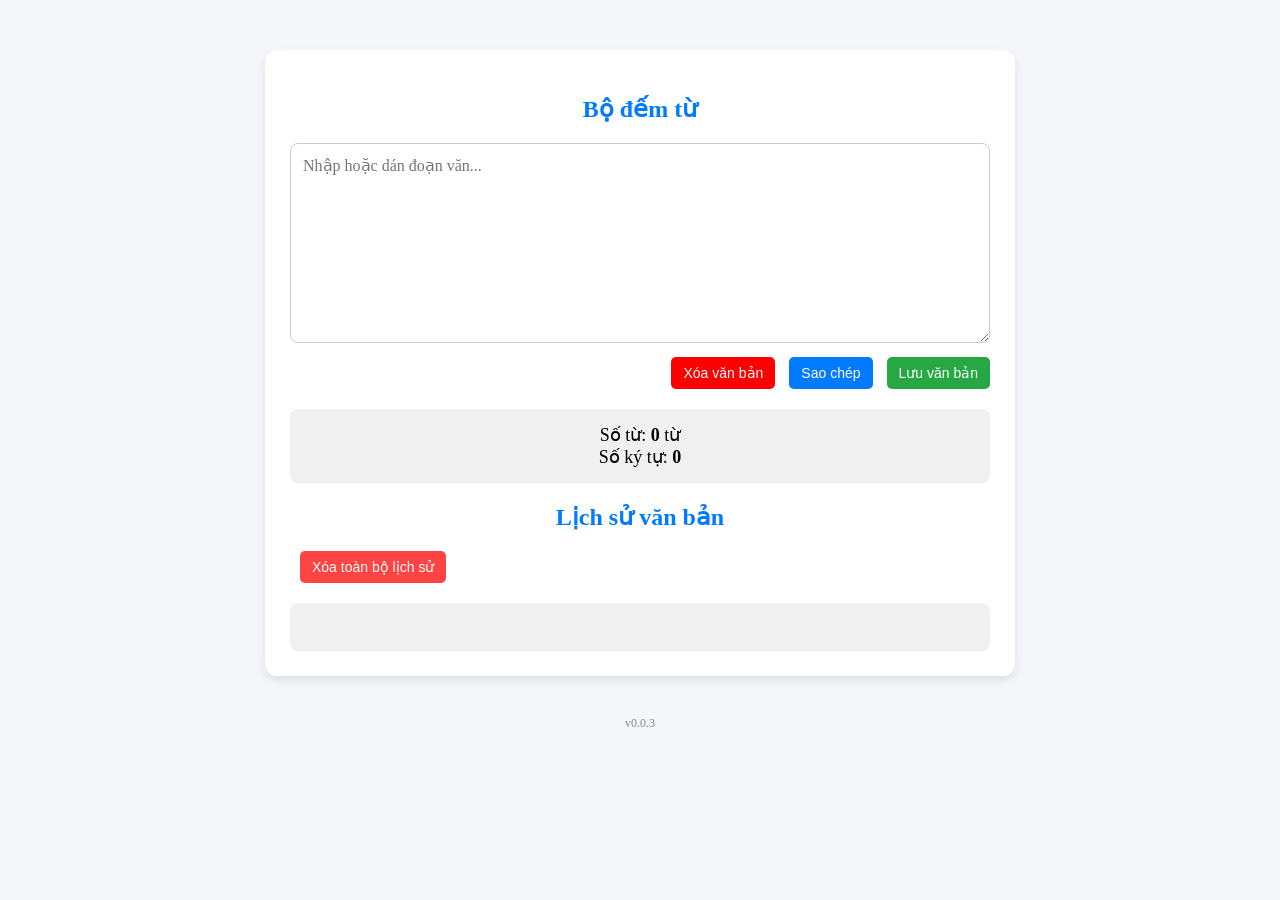
==== index.html @ a681078d "Update index.html" ====
<!DOCTYPE html>
<html lang="vi">
<head>
  <meta charset="UTF-8" />
  <meta name="viewport" content="width=device-width, initial-scale=1.0"/>
  <meta name="description" content="Công cụ đếm từ và ký tự tiếng Việt miễn phí.">
  <meta name="keywords" content="đếm từ, đếm ký tự, công cụ văn bản, tiếng Việt">
  <title>Bộ đếm từ</title>
  <!-- Font Awesome cho icon cây bút -->
  <link rel="stylesheet" href="https://cdnjs.cloudflare.com/ajax/libs/font-awesome/6.4.2/css/all.min.css">
  <style>
    body {
      font-family: "Times New Roman", Times, serif;
      background-color: #f4f6f9;
      margin: 0;
      padding: 0;
      display: flex;
      flex-direction: column;
      min-height: 100vh;
    }

    .container {
      background: #fff;
      padding: 25px;
      margin: 50px auto 20px;
      max-width: 700px;
      width: 90%;
      border-radius: 12px;
      box-shadow: 0 4px 10px rgba(0,0,0,0.1);
    }

    h2 {
      text-align: center;
      color: #007bff;
    }

    textarea {
      width: 100%;
      min-height: 200px;
      padding: 12px;
      font-size: 16px;
      border: 1px solid #ccc;
      border-radius: 8px;
      resize: vertical;
      font-family: "Times New Roman", Times, serif;
      box-sizing: border-box;
    }

    .button-container {
      text-align: right;
      margin-top: 10px;
    }

    button {
      background-color: #007bff;
      color: #fff;
      border: none;
      padding: 8px 12px;
      border-radius: 5px;
      cursor: pointer;
      font-size: 14px;
      margin-left: 10px;
    }

    button:hover {
      background-color: #0056b3;
    }

    button.clear-btn {
      background-color: #ff0000;
    }

    button.clear-btn:hover {
      background-color: #cc0000;
    }

    button.save-btn {
      background-color: #28a745;
    }

    button.save-btn:hover {
      background-color: #218838;
    }

    button.delete {
      background-color: #ff4444;
    }

    button.delete:hover {
      background-color: #cc0000;
    }

    button.edit {
      background-color: #007bff;
      padding: 5px 10px;
      font-size: 12px;
    }

    .output {
      margin-top: 20px;
      padding: 15px;
      background: #f0f0f0;
      border-radius: 8px;
      font-size: 18px;
      text-align: center;
    }

    .error {
      color: red;
      font-size: 14px;
      margin-top: 10px;
      text-align: center;
    }

    .version {
      text-align: center;
      font-size: 12px;
      color: #888;
      margin: 20px 0;
    }

    ul {
      padding-left: 20px;
      margin-top: 15px;
    }

    li {
      margin-bottom: 15px;
      padding: 10px;
      border: 1px solid #ddd;
      border-radius: 8px;
    }

    .history-title {
      display: flex;
      align-items: center;
      margin-bottom: 5px;
    }

    .history-title input {
      width: 150px;
      margin-right: 10px;
      display: none;
    }

    .history-title span {
      font-weight: bold;
    }

    @media (max-width: 600px) {
      textarea {
        min-height: 180px;
      }

      .output {
        font-size: 16px;
      }
    }
  </style>
</head>
<body>
  <div class="container">
    <h2>Bộ đếm từ</h2>
    <textarea id="doanVan" placeholder="Nhập hoặc dán đoạn văn..."></textarea>
    <div class="button-container">
      <button class="clear-btn" onclick="xoaVanBan()">Xóa văn bản</button>
      <button onclick="saoChep()">Sao chép</button>
      <button class="save-btn" onclick="luuLichSu()">Lưu văn bản</button>
    </div>
    <div id="ketQua" class="output">
      Số từ: <strong>0</strong> từ<br>
      Số ký tự: <strong>0</strong>
    </div>
    <div id="error" class="error"></div>

    <h2>Lịch sử văn bản</h2>
    <button class="delete" onclick="xoaLichSu()">Xóa toàn bộ lịch sử</button>
    <div id="lich_su" class="output"></div>
  </div>

  <div class="version">v0.0.3</div>

  <script>
    const textarea = document.getElementById("doanVan");
    const ketQua = document.getElementById("ketQua");

    // Hàm đếm từ và ký tự
    function demSoTuVaKyTu() {
      let text = textarea.value.trim();

      // Đếm từ: chỉ giữ chữ cái (bao gồm tiếng Việt) và bỏ số, dấu câu, ký tự đặc biệt
      let cleanedText = text.replace(/[^a-zA-ZÀ-ỹ\s]/g, " ");
      let words = cleanedText.split(/\s+/).filter(word => word.length > 0 && /[a-zA-ZÀ-ỹ]/.test(word));
      let soTu = words.length;

      // Đếm ký tự (không tính khoảng trắng)
      let soKyTu = textarea.value.replace(/\s/g, '').length;

      ketQua.innerHTML = `Số từ: <strong>${soTu}</strong> từ<br>Số ký tự: <strong>${soKyTu}</strong>`;
    }

    // Hàm xóa văn bản
    function xoaVanBan() {
      textarea.value = "";
      demSoTuVaKyTu();
    }

    // Hàm sao chép văn bản
    function saoChep() {
      const text = textarea.value;
      if (!text.trim()) {
        showError("Vui lòng nhập văn bản trước khi sao chép.");
        return;
      }
      navigator.clipboard.writeText(text).then(() => {
        ketQua.innerHTML += `<br><span style="color: green;">Đã sao chép!</span>`;
        setTimeout(demSoTuVaKyTu, 2000);
      });
    }

    // Hàm hiển thị lỗi
    function showError(message) {
      document.getElementById("error").innerHTML = message;
      setTimeout(() => document.getElementById("error").innerHTML = "", 3000);
    }

    // Hàm lưu lịch sử
    function luuLichSu() {
      const text = textarea.value.trim();
      if (!text) {
        showError("Vui lòng nhập văn bản trước khi lưu.");
        return;
      }
      const soTu = ketQua.querySelector("strong").textContent;
      const soKyTu = ketQua.querySelectorAll("strong")[1].textContent;
      let lichSu = JSON.parse(localStorage.getItem("lichSuVanBan") || "[]");
      lichSu.push({
        title: "Văn bản", // Tên mặc định
        text: text.slice(0, 100) + (text.length > 100 ? "..." : ""), // Giới hạn hiển thị
        soTu,
        soKyTu,
        timestamp: new Date().toLocaleString("vi-VN")
      });
      localStorage.setItem("lichSuVanBan", JSON.stringify(lichSu));
      hienThiLichSu();
    }

    // Hàm hiển thị lịch sử
    function hienThiLichSu() {
      const lichSu = JSON.parse(localStorage.getItem("lichSuVanBan") || "[]");
      let output = "<ul>";
      lichSu.forEach((item, index) => {
        output += `
          <li>
            <div class="history-title">
              <span id="title_${index}">${item.title}</span>
              <input id="input_${index}" value="${item.title}" type="text">
              <button class="edit" onclick="toggleEditTitle(${index})"><i class="fas fa-pencil-alt"></i></button>
              <button class="delete" onclick="xoaMotMuc(${index})">Xóa</button>
            </div>
            Thời gian: ${item.timestamp}<br>
            Văn bản: ${item.text}<br>
            Số từ: ${item.soTu} từ<br>
            Số ký tự: ${item.soKyTu}
          </li>`;
      });
      output += "</ul>";
      document.getElementById("lich_su").innerHTML = output;
    }

    // Hàm chỉnh sửa tiêu đề
    function toggleEditTitle(index) {
      const titleSpan = document.getElementById(`title_${index}`);
      const titleInput = document.getElementById(`input_${index}`);
      if (titleInput.style.display === "none" || !titleInput.style.display) {
        titleSpan.style.display = "none";
        titleInput.style.display = "inline-block";
        titleInput.focus();
        titleInput.onblur = () => saveTitle(index);
        titleInput.onkeypress = (e) => {
          if (e.key === "Enter") saveTitle(index);
        };
      }
    }

    // Hàm lưu tiêu đề sau khi chỉnh sửa
    function saveTitle(index) {
      const titleInput = document.getElementById(`input_${index}`);
      const titleSpan = document.getElementById(`title_${index}`);
      let lichSu = JSON.parse(localStorage.getItem("lichSuVanBan") || "[]");
      const newTitle = titleInput.value.trim() || "Văn bản"; // Mặc định nếu rỗng
      lichSu[index].title = newTitle;
      localStorage.setItem("lichSuVanBan", JSON.stringify(lichSu));
      titleSpan.textContent = newTitle;
      titleSpan.style.display = "inline";
      titleInput.style.display = "none";
    }

    // Hàm xóa một mục lịch sử
    function xoaMotMuc(index) {
      let lichSu = JSON.parse(localStorage.getItem("lichSuVanBan") || "[]");
      lichSu.splice(index, 1);
      localStorage.setItem("lichSuVanBan", JSON.stringify(lichSu));
      hienThiLichSu();
    }

    // Hàm xóa toàn bộ lịch sử
    function xoaLichSu() {
      localStorage.removeItem("lichSuVanBan");
      hienThiLichSu();
    }

    // Sự kiện input cho đếm thời gian thực
    textarea.addEventListener("input", demSoTuVaKyTu);

    // Hiển thị lịch sử khi tải trang
    hienThiLichSu();

    // Gọi lần đầu nếu có nội dung mặc định
    demSoTuVaKyTu();
  </script>
</body>
</html>
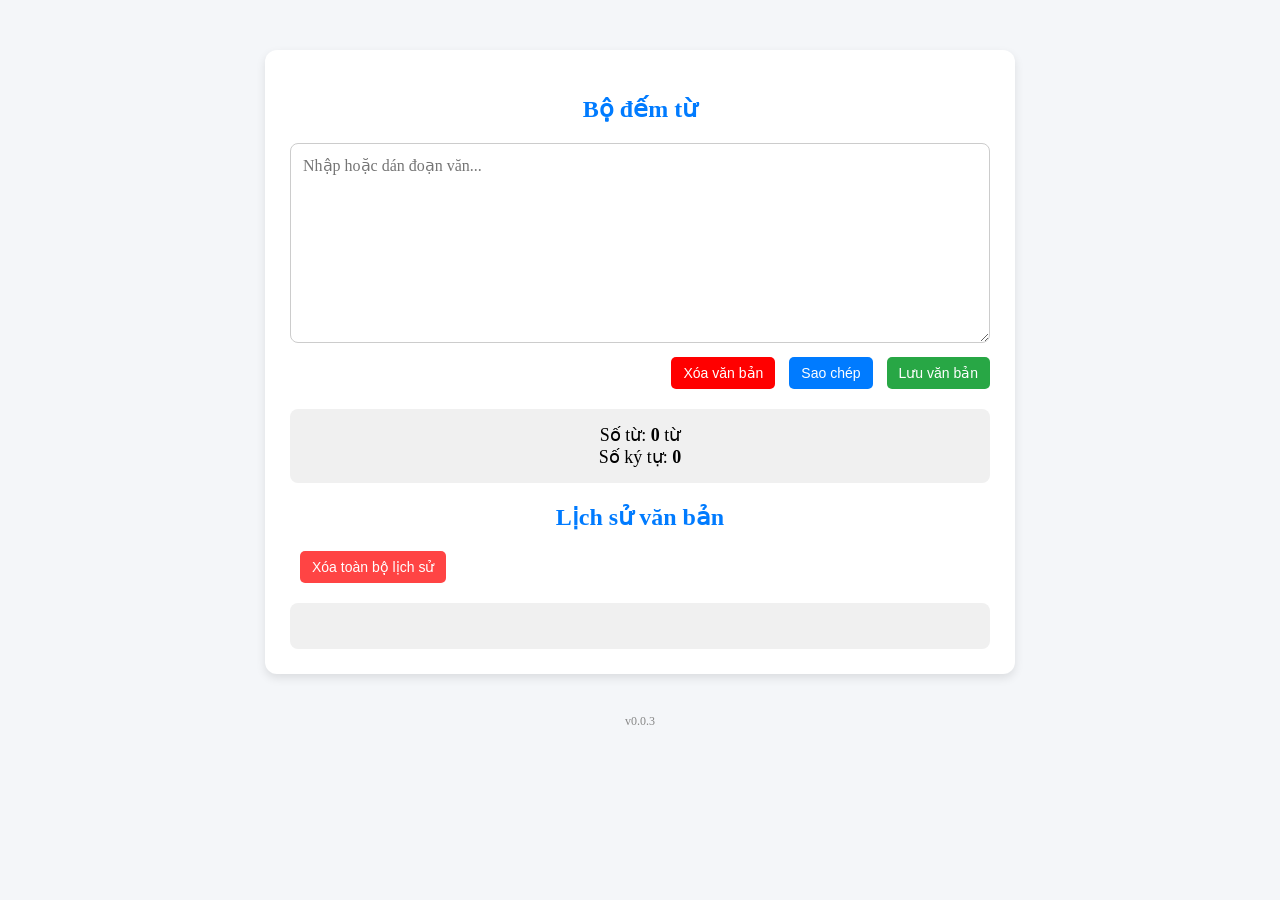
==== commit 3053c7ea: "Update index.html" ====
--- a/index.html
+++ b/index.html
@@ -105,6 +105,15 @@
       text-align: center;
     }
 
+    .history-output {
+      margin-top: 20px;
+      padding: 15px;
+      background: #f0f0f0;
+      border-radius: 8px;
+      font-size: 16px;
+      text-align: left; /* Căn trái cho lịch sử */
+    }
+
     .error {
       color: red;
       font-size: 14px;
@@ -175,7 +184,7 @@
 
     <h2>Lịch sử văn bản</h2>
     <button class="delete" onclick="xoaLichSu()">Xóa toàn bộ lịch sử</button>
-    <div id="lich_su" class="output"></div>
+    <div id="lich_su" class="history-output"></div>
   </div>
 
   <div class="version">v0.0.3</div>
@@ -236,7 +245,7 @@
       let lichSu = JSON.parse(localStorage.getItem("lichSuVanBan") || "[]");
       lichSu.push({
         title: "Văn bản", // Tên mặc định
-        text: text.slice(0, 100) + (text.length > 100 ? "..." : ""), // Giới hạn hiển thị
+        text: text, // Lưu toàn bộ văn bản
         soTu,
         soKyTu,
         timestamp: new Date().toLocaleString("vi-VN")
@@ -259,7 +268,7 @@
               <button class="delete" onclick="xoaMotMuc(${index})">Xóa</button>
             </div>
             Thời gian: ${item.timestamp}<br>
-            Văn bản: ${item.text}<br>
+            Văn bản: ${item.text.replace(/\n/g, "<br>")}<br>
             Số từ: ${item.soTu} từ<br>
             Số ký tự: ${item.soKyTu}
           </li>`;
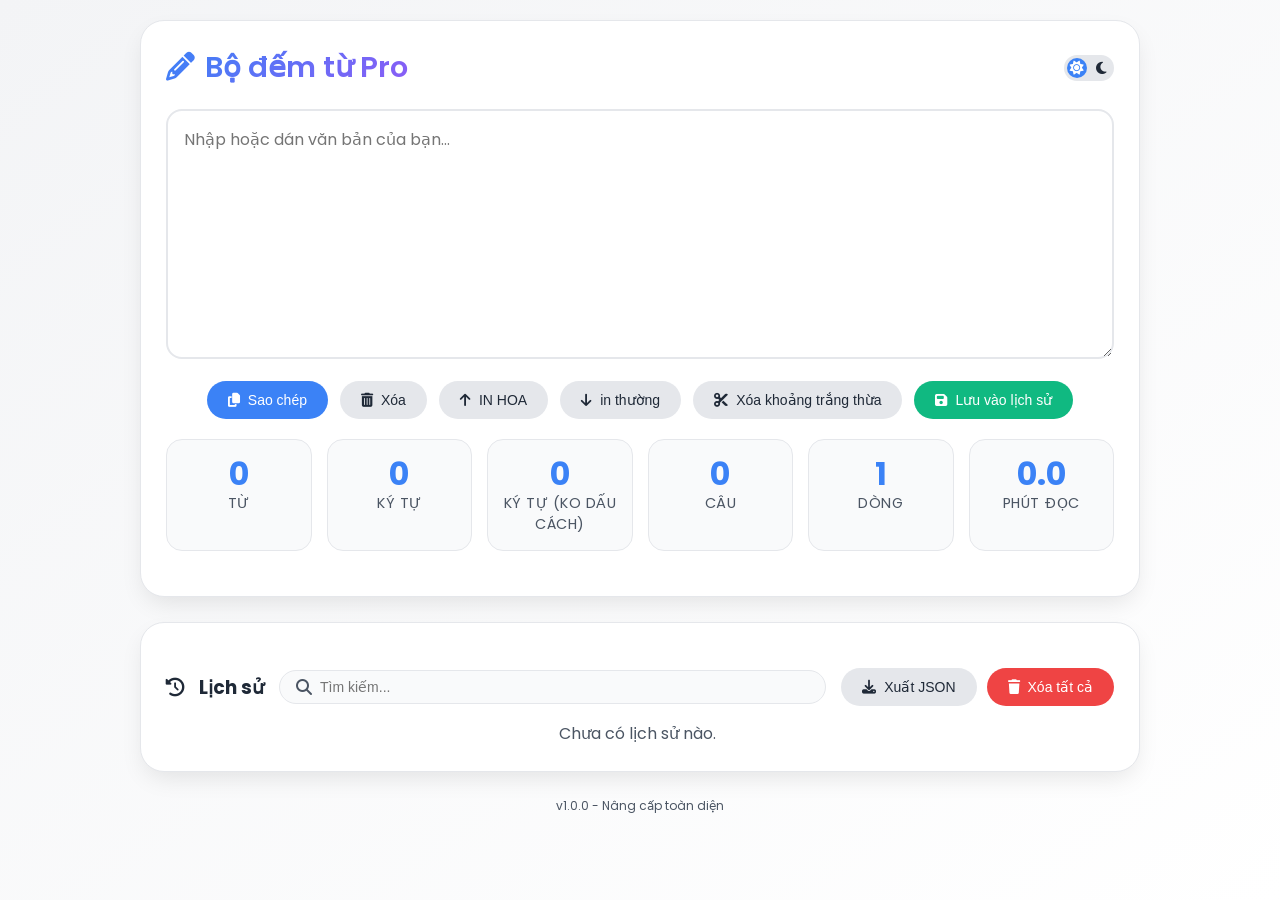
==== commit c68d0465: "Update index.html" ====
--- a/index.html
+++ b/index.html
@@ -1,332 +1,769 @@
 <!DOCTYPE html>
 <html lang="vi">
 <head>
-  <meta charset="UTF-8" />
-  <meta name="viewport" content="width=device-width, initial-scale=1.0"/>
-  <meta name="description" content="Công cụ đếm từ và ký tự tiếng Việt miễn phí.">
-  <meta name="keywords" content="đếm từ, đếm ký tự, công cụ văn bản, tiếng Việt">
-  <title>Bộ đếm từ</title>
-  <!-- Font Awesome cho icon cây bút -->
-  <link rel="stylesheet" href="https://cdnjs.cloudflare.com/ajax/libs/font-awesome/6.4.2/css/all.min.css">
-  <style>
-    body {
-      font-family: "Times New Roman", Times, serif;
-      background-color: #f4f6f9;
-      margin: 0;
-      padding: 0;
-      display: flex;
-      flex-direction: column;
-      min-height: 100vh;
-    }
-
-    .container {
-      background: #fff;
-      padding: 25px;
-      margin: 50px auto 20px;
-      max-width: 700px;
-      width: 90%;
-      border-radius: 12px;
-      box-shadow: 0 4px 10px rgba(0,0,0,0.1);
-    }
-
-    h2 {
-      text-align: center;
-      color: #007bff;
-    }
-
-    textarea {
-      width: 100%;
-      min-height: 200px;
-      padding: 12px;
-      font-size: 16px;
-      border: 1px solid #ccc;
-      border-radius: 8px;
-      resize: vertical;
-      font-family: "Times New Roman", Times, serif;
-      box-sizing: border-box;
-    }
-
-    .button-container {
-      text-align: right;
-      margin-top: 10px;
-    }
-
-    button {
-      background-color: #007bff;
-      color: #fff;
-      border: none;
-      padding: 8px 12px;
-      border-radius: 5px;
-      cursor: pointer;
-      font-size: 14px;
-      margin-left: 10px;
-    }
-
-    button:hover {
-      background-color: #0056b3;
-    }
-
-    button.clear-btn {
-      background-color: #ff0000;
-    }
-
-    button.clear-btn:hover {
-      background-color: #cc0000;
-    }
-
-    button.save-btn {
-      background-color: #28a745;
-    }
-
-    button.save-btn:hover {
-      background-color: #218838;
-    }
-
-    button.delete {
-      background-color: #ff4444;
-    }
-
-    button.delete:hover {
-      background-color: #cc0000;
-    }
-
-    button.edit {
-      background-color: #007bff;
-      padding: 5px 10px;
-      font-size: 12px;
-    }
-
-    .output {
-      margin-top: 20px;
-      padding: 15px;
-      background: #f0f0f0;
-      border-radius: 8px;
-      font-size: 18px;
-      text-align: center;
-    }
-
-    .history-output {
-      margin-top: 20px;
-      padding: 15px;
-      background: #f0f0f0;
-      border-radius: 8px;
-      font-size: 16px;
-      text-align: left; /* Căn trái cho lịch sử */
-    }
-
-    .error {
-      color: red;
-      font-size: 14px;
-      margin-top: 10px;
-      text-align: center;
-    }
-
-    .version {
-      text-align: center;
-      font-size: 12px;
-      color: #888;
-      margin: 20px 0;
-    }
-
-    ul {
-      padding-left: 20px;
-      margin-top: 15px;
-    }
-
-    li {
-      margin-bottom: 15px;
-      padding: 10px;
-      border: 1px solid #ddd;
-      border-radius: 8px;
-    }
-
-    .history-title {
-      display: flex;
-      align-items: center;
-      margin-bottom: 5px;
-    }
-
-    .history-title input {
-      width: 150px;
-      margin-right: 10px;
-      display: none;
-    }
-
-    .history-title span {
-      font-weight: bold;
-    }
-
-    @media (max-width: 600px) {
-      textarea {
-        min-height: 180px;
-      }
-
-      .output {
-        font-size: 16px;
-      }
-    }
-  </style>
+    <meta charset="UTF-8">
+    <meta name="viewport" content="width=device-width, initial-scale=1.0">
+    <meta name="description" content="Công cụ đếm từ và ký tự tiếng Việt miễn phí, nhiều tính năng thông minh">
+    <meta name="keywords" content="đếm từ, đếm ký tự, công cụ văn bản, tiếng Việt, xử lý văn bản">
+    <title>Bộ đếm từ Pro</title>
+    <!-- Google Fonts & Font Awesome -->
+    <link rel="preconnect" href="https://fonts.googleapis.com">
+    <link rel="preconnect" href="https://fonts.gstatic.com" crossorigin>
+    <link href="https://fonts.googleapis.com/css2?family=Poppins:wght@300;400;500;600;700&display=swap" rel="stylesheet">
+    <link rel="stylesheet" href="https://cdnjs.cloudflare.com/ajax/libs/font-awesome/6.4.2/css/all.min.css">
+    <style>
+        * {
+            margin: 0;
+            padding: 0;
+            box-sizing: border-box;
+        }
+
+        :root {
+            --bg-gradient: linear-gradient(145deg, #f3f4f6, #ffffff);
+            --card-bg: #ffffff;
+            --text-primary: #1f2937;
+            --text-secondary: #4b5563;
+            --border: #e5e7eb;
+            --accent: #3b82f6;
+            --accent-hover: #2563eb;
+            --danger: #ef4444;
+            --danger-hover: #dc2626;
+            --success: #10b981;
+            --success-hover: #059669;
+            --history-bg: #f9fafb;
+            --shadow: 0 10px 25px -5px rgba(0,0,0,0.1);
+        }
+
+        body.dark {
+            --bg-gradient: linear-gradient(145deg, #1f2937, #111827);
+            --card-bg: #1f2937;
+            --text-primary: #f9fafb;
+            --text-secondary: #d1d5db;
+            --border: #374151;
+            --history-bg: #111827;
+            --shadow: 0 10px 25px -5px rgba(0,0,0,0.5);
+        }
+
+        body {
+            font-family: 'Poppins', sans-serif;
+            background: var(--bg-gradient);
+            color: var(--text-primary);
+            min-height: 100vh;
+            display: flex;
+            flex-direction: column;
+            transition: background 0.3s, color 0.3s;
+            padding: 20px;
+        }
+
+        .container {
+            max-width: 1000px;
+            margin: 0 auto;
+            width: 100%;
+        }
+
+        .card {
+            background: var(--card-bg);
+            border-radius: 24px;
+            padding: 25px;
+            box-shadow: var(--shadow);
+            margin-bottom: 25px;
+            transition: background 0.3s, box-shadow 0.3s;
+            border: 1px solid var(--border);
+        }
+
+        .header {
+            display: flex;
+            justify-content: space-between;
+            align-items: center;
+            margin-bottom: 20px;
+            flex-wrap: wrap;
+            gap: 15px;
+        }
+
+        h2 {
+            font-weight: 600;
+            font-size: 1.8rem;
+            background: linear-gradient(135deg, #3b82f6, #8b5cf6);
+            -webkit-background-clip: text;
+            -webkit-text-fill-color: transparent;
+        }
+
+        .theme-toggle {
+            background: var(--border);
+            border: none;
+            border-radius: 40px;
+            width: 50px;
+            height: 26px;
+            display: flex;
+            align-items: center;
+            justify-content: space-between;
+            padding: 3px;
+            cursor: pointer;
+            position: relative;
+        }
+
+        .theme-toggle span {
+            font-size: 14px;
+            width: 20px;
+            height: 20px;
+            display: flex;
+            align-items: center;
+            justify-content: center;
+            border-radius: 50%;
+            transition: 0.2s;
+        }
+
+        .theme-toggle .active {
+            background: var(--accent);
+            color: white;
+        }
+
+        textarea {
+            width: 100%;
+            min-height: 250px;
+            padding: 16px;
+            font-size: 16px;
+            border: 2px solid var(--border);
+            border-radius: 16px;
+            background: var(--card-bg);
+            color: var(--text-primary);
+            resize: vertical;
+            font-family: 'Poppins', sans-serif;
+            transition: border 0.2s;
+            outline: none;
+        }
+
+        textarea:focus {
+            border-color: var(--accent);
+        }
+
+        .toolbar {
+            display: flex;
+            flex-wrap: wrap;
+            gap: 12px;
+            margin: 15px 0 10px;
+            justify-content: center;
+        }
+
+        .btn {
+            padding: 10px 20px;
+            border: none;
+            border-radius: 40px;
+            font-weight: 500;
+            font-size: 14px;
+            display: inline-flex;
+            align-items: center;
+            gap: 8px;
+            cursor: pointer;
+            background: var(--border);
+            color: var(--text-primary);
+            transition: all 0.2s;
+            border: 1px solid transparent;
+        }
+
+        .btn-primary {
+            background: var(--accent);
+            color: white;
+        }
+        .btn-primary:hover {
+            background: var(--accent-hover);
+            transform: translateY(-2px);
+        }
+
+        .btn-danger {
+            background: var(--danger);
+            color: white;
+        }
+        .btn-danger:hover {
+            background: var(--danger-hover);
+        }
+
+        .btn-success {
+            background: var(--success);
+            color: white;
+        }
+        .btn-success:hover {
+            background: var(--success-hover);
+        }
+
+        .btn:hover {
+            box-shadow: 0 5px 10px rgba(0,0,0,0.1);
+        }
+
+        .stats-grid {
+            display: grid;
+            grid-template-columns: repeat(auto-fit, minmax(140px, 1fr));
+            gap: 15px;
+            margin: 20px 0;
+        }
+
+        .stat-item {
+            background: var(--history-bg);
+            border-radius: 16px;
+            padding: 15px 10px;
+            text-align: center;
+            border: 1px solid var(--border);
+        }
+
+        .stat-value {
+            font-size: 2rem;
+            font-weight: 700;
+            color: var(--accent);
+            line-height: 1.2;
+        }
+
+        .stat-label {
+            font-size: 0.9rem;
+            color: var(--text-secondary);
+            text-transform: uppercase;
+            letter-spacing: 0.5px;
+        }
+
+        .history-header {
+            display: flex;
+            flex-wrap: wrap;
+            justify-content: space-between;
+            align-items: center;
+            margin: 20px 0 15px;
+            gap: 15px;
+        }
+
+        .search-box {
+            flex: 1;
+            min-width: 200px;
+            display: flex;
+            align-items: center;
+            background: var(--history-bg);
+            border: 1px solid var(--border);
+            border-radius: 40px;
+            padding: 8px 16px;
+        }
+
+        .search-box i {
+            color: var(--text-secondary);
+            margin-right: 8px;
+        }
+
+        .search-box input {
+            background: transparent;
+            border: none;
+            outline: none;
+            width: 100%;
+            color: var(--text-primary);
+            font-size: 14px;
+        }
+
+        .history-list {
+            display: flex;
+            flex-direction: column;
+            gap: 15px;
+            max-height: 400px;
+            overflow-y: auto;
+            padding-right: 5px;
+        }
+
+        .history-item {
+            background: var(--history-bg);
+            border: 1px solid var(--border);
+            border-radius: 16px;
+            padding: 16px;
+            transition: 0.2s;
+        }
+
+        .history-item:hover {
+            box-shadow: 0 5px 10px rgba(0,0,0,0.05);
+        }
+
+        .history-title {
+            display: flex;
+            align-items: center;
+            gap: 12px;
+            flex-wrap: wrap;
+            margin-bottom: 8px;
+        }
+
+        .history-title .title-text {
+            font-weight: 600;
+            font-size: 1.1rem;
+            flex: 1;
+        }
+
+        .history-actions {
+            display: flex;
+            gap: 8px;
+        }
+
+        .history-actions button {
+            padding: 6px 12px;
+            font-size: 12px;
+        }
+
+        .history-preview {
+            color: var(--text-secondary);
+            font-size: 14px;
+            display: -webkit-box;
+            -webkit-line-clamp: 2;
+            -webkit-box-orient: vertical;
+            overflow: hidden;
+            margin: 8px 0 6px;
+        }
+
+        .history-meta {
+            display: flex;
+            gap: 20px;
+            font-size: 13px;
+            color: var(--text-secondary);
+        }
+
+        .toast {
+            position: fixed;
+            bottom: 30px;
+            left: 50%;
+            transform: translateX(-50%);
+            background: var(--card-bg);
+            color: var(--text-primary);
+            padding: 12px 24px;
+            border-radius: 40px;
+            box-shadow: var(--shadow);
+            border-left: 5px solid var(--success);
+            z-index: 999;
+            opacity: 0;
+            transition: opacity 0.3s;
+            pointer-events: none;
+        }
+
+        .toast.show {
+            opacity: 1;
+        }
+
+        .version {
+            text-align: center;
+            font-size: 12px;
+            color: var(--text-secondary);
+            margin-top: 20px;
+        }
+
+        @media (max-width: 600px) {
+            .stats-grid {
+                grid-template-columns: repeat(2, 1fr);
+            }
+            .toolbar .btn {
+                padding: 8px 12px;
+                font-size: 13px;
+            }
+        }
+    </style>
 </head>
 <body>
-  <div class="container">
-    <h2>Bộ đếm từ</h2>
-    <textarea id="doanVan" placeholder="Nhập hoặc dán đoạn văn..."></textarea>
-    <div class="button-container">
-      <button class="clear-btn" onclick="xoaVanBan()">Xóa văn bản</button>
-      <button onclick="saoChep()">Sao chép</button>
-      <button class="save-btn" onclick="luuLichSu()">Lưu văn bản</button>
+    <div class="container">
+        <!-- Header với dark mode toggle -->
+        <div class="card">
+            <div class="header">
+                <h2><i class="fas fa-pencil-alt" style="margin-right: 10px; color: var(--accent);"></i>Bộ đếm từ Pro</h2>
+                <div class="theme-toggle" id="themeToggle">
+                    <span class="active"><i class="fas fa-sun"></i></span>
+                    <span><i class="fas fa-moon"></i></span>
+                </div>
+            </div>
+
+            <!-- Vùng nhập liệu -->
+            <textarea id="textInput" placeholder="Nhập hoặc dán văn bản của bạn..."></textarea>
+
+            <!-- Thanh công cụ -->
+            <div class="toolbar">
+                <button class="btn btn-primary" id="copyBtn"><i class="fas fa-copy"></i> Sao chép</button>
+                <button class="btn" id="clearBtn"><i class="fas fa-trash-alt"></i> Xóa</button>
+                <button class="btn" id="uppercaseBtn"><i class="fas fa-arrow-up"></i> IN HOA</button>
+                <button class="btn" id="lowercaseBtn"><i class="fas fa-arrow-down"></i> in thường</button>
+                <button class="btn" id="trimBtn"><i class="fas fa-cut"></i> Xóa khoảng trắng thừa</button>
+                <button class="btn btn-success" id="saveHistoryBtn"><i class="fas fa-save"></i> Lưu vào lịch sử</button>
+            </div>
+
+            <!-- Thống kê mở rộng -->
+            <div class="stats-grid" id="stats">
+                <div class="stat-item">
+                    <div class="stat-value" id="wordCount">0</div>
+                    <div class="stat-label">Từ</div>
+                </div>
+                <div class="stat-item">
+                    <div class="stat-value" id="charCount">0</div>
+                    <div class="stat-label">Ký tự</div>
+                </div>
+                <div class="stat-item">
+                    <div class="stat-value" id="charNoSpace">0</div>
+                    <div class="stat-label">Ký tự (ko dấu cách)</div>
+                </div>
+                <div class="stat-item">
+                    <div class="stat-value" id="sentenceCount">0</div>
+                    <div class="stat-label">Câu</div>
+                </div>
+                <div class="stat-item">
+                    <div class="stat-value" id="lineCount">0</div>
+                    <div class="stat-label">Dòng</div>
+                </div>
+                <div class="stat-item">
+                    <div class="stat-value" id="readingTime">0</div>
+                    <div class="stat-label">Phút đọc</div>
+                </div>
+            </div>
+        </div>
+
+        <!-- Lịch sử văn bản -->
+        <div class="card">
+            <div class="history-header">
+                <h3><i class="fas fa-history" style="margin-right: 10px;"></i> Lịch sử</h3>
+                <div class="search-box">
+                    <i class="fas fa-search"></i>
+                    <input type="text" id="searchHistory" placeholder="Tìm kiếm...">
+                </div>
+                <div style="display: flex; gap: 10px;">
+                    <button class="btn" id="exportHistoryBtn"><i class="fas fa-download"></i> Xuất JSON</button>
+                    <button class="btn btn-danger" id="clearAllHistoryBtn"><i class="fas fa-trash"></i> Xóa tất cả</button>
+                </div>
+            </div>
+            <div id="historyList" class="history-list">
+                <!-- Lịch sử sẽ được render ở đây -->
+            </div>
+        </div>
+        <div class="version">v1.0.0 - Nâng cấp toàn diện</div>
     </div>
-    <div id="ketQua" class="output">
-      Số từ: <strong>0</strong> từ<br>
-      Số ký tự: <strong>0</strong>
-    </div>
-    <div id="error" class="error"></div>
-
-    <h2>Lịch sử văn bản</h2>
-    <button class="delete" onclick="xoaLichSu()">Xóa toàn bộ lịch sử</button>
-    <div id="lich_su" class="history-output"></div>
-  </div>
-
-  <div class="version">v0.0.3</div>
-
-  <script>
-    const textarea = document.getElementById("doanVan");
-    const ketQua = document.getElementById("ketQua");
-
-    // Hàm đếm từ và ký tự
-    function demSoTuVaKyTu() {
-      let text = textarea.value.trim();
-
-      // Đếm từ: chỉ giữ chữ cái (bao gồm tiếng Việt) và bỏ số, dấu câu, ký tự đặc biệt
-      let cleanedText = text.replace(/[^a-zA-ZÀ-ỹ\s]/g, " ");
-      let words = cleanedText.split(/\s+/).filter(word => word.length > 0 && /[a-zA-ZÀ-ỹ]/.test(word));
-      let soTu = words.length;
-
-      // Đếm ký tự (không tính khoảng trắng)
-      let soKyTu = textarea.value.replace(/\s/g, '').length;
-
-      ketQua.innerHTML = `Số từ: <strong>${soTu}</strong> từ<br>Số ký tự: <strong>${soKyTu}</strong>`;
-    }
-
-    // Hàm xóa văn bản
-    function xoaVanBan() {
-      textarea.value = "";
-      demSoTuVaKyTu();
-    }
-
-    // Hàm sao chép văn bản
-    function saoChep() {
-      const text = textarea.value;
-      if (!text.trim()) {
-        showError("Vui lòng nhập văn bản trước khi sao chép.");
-        return;
-      }
-      navigator.clipboard.writeText(text).then(() => {
-        ketQua.innerHTML += `<br><span style="color: green;">Đã sao chép!</span>`;
-        setTimeout(demSoTuVaKyTu, 2000);
-      });
-    }
-
-    // Hàm hiển thị lỗi
-    function showError(message) {
-      document.getElementById("error").innerHTML = message;
-      setTimeout(() => document.getElementById("error").innerHTML = "", 3000);
-    }
-
-    // Hàm lưu lịch sử
-    function luuLichSu() {
-      const text = textarea.value.trim();
-      if (!text) {
-        showError("Vui lòng nhập văn bản trước khi lưu.");
-        return;
-      }
-      const soTu = ketQua.querySelector("strong").textContent;
-      const soKyTu = ketQua.querySelectorAll("strong")[1].textContent;
-      let lichSu = JSON.parse(localStorage.getItem("lichSuVanBan") || "[]");
-      lichSu.push({
-        title: "Văn bản", // Tên mặc định
-        text: text, // Lưu toàn bộ văn bản
-        soTu,
-        soKyTu,
-        timestamp: new Date().toLocaleString("vi-VN")
-      });
-      localStorage.setItem("lichSuVanBan", JSON.stringify(lichSu));
-      hienThiLichSu();
-    }
-
-    // Hàm hiển thị lịch sử
-    function hienThiLichSu() {
-      const lichSu = JSON.parse(localStorage.getItem("lichSuVanBan") || "[]");
-      let output = "<ul>";
-      lichSu.forEach((item, index) => {
-        output += `
-          <li>
-            <div class="history-title">
-              <span id="title_${index}">${item.title}</span>
-              <input id="input_${index}" value="${item.title}" type="text">
-              <button class="edit" onclick="toggleEditTitle(${index})"><i class="fas fa-pencil-alt"></i></button>
-              <button class="delete" onclick="xoaMotMuc(${index})">Xóa</button>
-            </div>
-            Thời gian: ${item.timestamp}<br>
-            Văn bản: ${item.text.replace(/\n/g, "<br>")}<br>
-            Số từ: ${item.soTu} từ<br>
-            Số ký tự: ${item.soKyTu}
-          </li>`;
-      });
-      output += "</ul>";
-      document.getElementById("lich_su").innerHTML = output;
-    }
-
-    // Hàm chỉnh sửa tiêu đề
-    function toggleEditTitle(index) {
-      const titleSpan = document.getElementById(`title_${index}`);
-      const titleInput = document.getElementById(`input_${index}`);
-      if (titleInput.style.display === "none" || !titleInput.style.display) {
-        titleSpan.style.display = "none";
-        titleInput.style.display = "inline-block";
-        titleInput.focus();
-        titleInput.onblur = () => saveTitle(index);
-        titleInput.onkeypress = (e) => {
-          if (e.key === "Enter") saveTitle(index);
-        };
-      }
-    }
-
-    // Hàm lưu tiêu đề sau khi chỉnh sửa
-    function saveTitle(index) {
-      const titleInput = document.getElementById(`input_${index}`);
-      const titleSpan = document.getElementById(`title_${index}`);
-      let lichSu = JSON.parse(localStorage.getItem("lichSuVanBan") || "[]");
-      const newTitle = titleInput.value.trim() || "Văn bản"; // Mặc định nếu rỗng
-      lichSu[index].title = newTitle;
-      localStorage.setItem("lichSuVanBan", JSON.stringify(lichSu));
-      titleSpan.textContent = newTitle;
-      titleSpan.style.display = "inline";
-      titleInput.style.display = "none";
-    }
-
-    // Hàm xóa một mục lịch sử
-    function xoaMotMuc(index) {
-      let lichSu = JSON.parse(localStorage.getItem("lichSuVanBan") || "[]");
-      lichSu.splice(index, 1);
-      localStorage.setItem("lichSuVanBan", JSON.stringify(lichSu));
-      hienThiLichSu();
-    }
-
-    // Hàm xóa toàn bộ lịch sử
-    function xoaLichSu() {
-      localStorage.removeItem("lichSuVanBan");
-      hienThiLichSu();
-    }
-
-    // Sự kiện input cho đếm thời gian thực
-    textarea.addEventListener("input", demSoTuVaKyTu);
-
-    // Hiển thị lịch sử khi tải trang
-    hienThiLichSu();
-
-    // Gọi lần đầu nếu có nội dung mặc định
-    demSoTuVaKyTu();
-  </script>
+
+    <!-- Toast thông báo -->
+    <div id="toast" class="toast"></div>
+
+    <script>
+        (function() {
+            // ---------- DOM elements ----------
+            const textarea = document.getElementById('textInput');
+            const wordCountEl = document.getElementById('wordCount');
+            const charCountEl = document.getElementById('charCount');
+            const charNoSpaceEl = document.getElementById('charNoSpace');
+            const sentenceCountEl = document.getElementById('sentenceCount');
+            const lineCountEl = document.getElementById('lineCount');
+            const readingTimeEl = document.getElementById('readingTime');
+
+            const copyBtn = document.getElementById('copyBtn');
+            const clearBtn = document.getElementById('clearBtn');
+            const uppercaseBtn = document.getElementById('uppercaseBtn');
+            const lowercaseBtn = document.getElementById('lowercaseBtn');
+            const trimBtn = document.getElementById('trimBtn');
+            const saveHistoryBtn = document.getElementById('saveHistoryBtn');
+            const themeToggle = document.getElementById('themeToggle');
+            const searchInput = document.getElementById('searchHistory');
+            const exportBtn = document.getElementById('exportHistoryBtn');
+            const clearAllBtn = document.getElementById('clearAllHistoryBtn');
+            const historyListDiv = document.getElementById('historyList');
+            const toastDiv = document.getElementById('toast');
+
+            // ---------- State ----------
+            let historyData = JSON.parse(localStorage.getItem('pro_word_history')) || [];
+            let currentText = localStorage.getItem('pro_current_text') || '';
+            let darkMode = localStorage.getItem('pro_dark_mode') === 'true';
+            let searchTerm = '';
+
+            // ---------- Khởi tạo ----------
+            textarea.value = currentText;
+            if (darkMode) document.body.classList.add('dark');
+            updateThemeToggle();
+
+            // ---------- Hàm đếm từ, câu, ... ----------
+            function updateStats() {
+                const text = textarea.value;
+                // Đếm từ (tách bằng khoảng trắng, loại bỏ khoảng trắng đầu cuối)
+                const words = text.trim() ? text.trim().split(/\s+/).filter(w => w.length > 0) : [];
+                const wordCount = words.length;
+
+                // Đếm ký tự (bao gồm dấu cách)
+                const charCount = text.length;
+                // Ký tự không dấu cách
+                const charNoSpace = text.replace(/\s/g, '').length;
+
+                // Đếm câu (dựa trên . ! ? nhưng cần tránh trường hợp viết tắt, tạm dùng regex đơn giản)
+                const sentences = text.split(/[.!?]+/).filter(s => s.trim().length > 0);
+                const sentenceCount = sentences.length;
+
+                // Đếm dòng
+                const lines = text.split(/\r\n|\r|\n/);
+                const lineCount = lines.length;
+
+                // Thời gian đọc (trung bình 200 từ/phút)
+                const readingTime = (wordCount / 200).toFixed(1);
+
+                // Cập nhật DOM
+                wordCountEl.textContent = wordCount;
+                charCountEl.textContent = charCount;
+                charNoSpaceEl.textContent = charNoSpace;
+                sentenceCountEl.textContent = sentenceCount;
+                lineCountEl.textContent = lineCount;
+                readingTimeEl.textContent = readingTime;
+            }
+
+            // ---------- Lưu văn bản hiện tại vào localStorage (tự động) ----------
+            function saveCurrentText() {
+                localStorage.setItem('pro_current_text', textarea.value);
+            }
+
+            // ---------- Toast ----------
+            function showToast(message, type = 'success') {
+                toastDiv.textContent = message;
+                toastDiv.style.borderLeftColor = type === 'success' ? '#10b981' : '#ef4444';
+                toastDiv.classList.add('show');
+                setTimeout(() => toastDiv.classList.remove('show'), 2500);
+            }
+
+            // ---------- Render lịch sử ----------
+            function renderHistory() {
+                const filtered = historyData.filter(item => 
+                    item.title.toLowerCase().includes(searchTerm.toLowerCase()) ||
+                    item.text.toLowerCase().includes(searchTerm.toLowerCase())
+                );
+
+                if (filtered.length === 0) {
+                    historyListDiv.innerHTML = '<p style="text-align:center; color: var(--text-secondary);">Chưa có lịch sử nào.</p>';
+                    return;
+                }
+
+                let html = '';
+                filtered.forEach((item, index) => {
+                    // Tìm index gốc để thao tác xóa/sửa
+                    const originalIndex = historyData.findIndex(h => h.timestamp === item.timestamp && h.text === item.text);
+                    html += `
+                        <div class="history-item" data-index="${originalIndex}">
+                            <div class="history-title">
+                                <span class="title-text" id="title-${originalIndex}">${escapeHtml(item.title)}</span>
+                                <input type="text" id="edit-input-${originalIndex}" value="${escapeHtml(item.title)}" style="display:none; flex:1; padding:5px; border-radius:20px; border:1px solid var(--border); background:var(--card-bg); color:var(--text-primary);">
+                                <div class="history-actions">
+                                    <button class="btn edit-title-btn" data-index="${originalIndex}"><i class="fas fa-pencil-alt"></i></button>
+                                    <button class="btn copy-history-btn" data-index="${originalIndex}"><i class="fas fa-copy"></i></button>
+                                    <button class="btn btn-danger delete-history-btn" data-index="${originalIndex}"><i class="fas fa-trash"></i></button>
+                                </div>
+                            </div>
+                            <div class="history-preview">${escapeHtml(item.text.substring(0, 150))}${item.text.length > 150 ? '...' : ''}</div>
+                            <div class="history-meta">
+                                <span><i class="far fa-clock"></i> ${item.timestamp}</span>
+                                <span><i class="fas fa-language"></i> ${item.wordCount || '0'} từ</span>
+                                <span><i class="fas fa-text-height"></i> ${item.charCount || '0'} ký tự</span>
+                            </div>
+                        </div>
+                    `;
+                });
+                historyListDiv.innerHTML = html;
+
+                // Gắn sự kiện cho các nút trong lịch sử
+                document.querySelectorAll('.edit-title-btn').forEach(btn => {
+                    btn.addEventListener('click', (e) => {
+                        e.stopPropagation();
+                        const idx = btn.getAttribute('data-index');
+                        toggleEditTitle(idx);
+                    });
+                });
+
+                document.querySelectorAll('.copy-history-btn').forEach(btn => {
+                    btn.addEventListener('click', (e) => {
+                        e.stopPropagation();
+                        const idx = btn.getAttribute('data-index');
+                        copyFromHistory(idx);
+                    });
+                });
+
+                document.querySelectorAll('.delete-history-btn').forEach(btn => {
+                    btn.addEventListener('click', (e) => {
+                        e.stopPropagation();
+                        const idx = btn.getAttribute('data-index');
+                        deleteHistoryItem(idx);
+                    });
+                });
+            }
+
+            // Hàm escape HTML để tránh XSS
+            function escapeHtml(unsafe) {
+                return unsafe.replace(/[&<>"]/g, function(m) {
+                    if (m === '&') return '&amp;';
+                    if (m === '<') return '&lt;';
+                    if (m === '>') return '&gt;';
+                    if (m === '"') return '&quot;';
+                    return m;
+                });
+            }
+
+            // Chỉnh sửa tiêu đề lịch sử
+            function toggleEditTitle(index) {
+                const titleSpan = document.getElementById(`title-${index}`);
+                const input = document.getElementById(`edit-input-${index}`);
+                if (input.style.display === 'none' || input.style.display === '') {
+                    titleSpan.style.display = 'none';
+                    input.style.display = 'flex';
+                    input.focus();
+                    const saveEdit = () => {
+                        const newTitle = input.value.trim() || 'Văn bản';
+                        historyData[index].title = newTitle;
+                        localStorage.setItem('pro_word_history', JSON.stringify(historyData));
+                        titleSpan.textContent = newTitle;
+                        titleSpan.style.display = 'inline';
+                        input.style.display = 'none';
+                        showToast('Đã cập nhật tên');
+                    };
+                    input.onblur = saveEdit;
+                    input.onkeypress = (e) => {
+                        if (e.key === 'Enter') {
+                            saveEdit();
+                        }
+                    };
+                }
+            }
+
+            // Sao chép từ lịch sử
+            function copyFromHistory(index) {
+                const text = historyData[index].text;
+                navigator.clipboard.writeText(text).then(() => {
+                    showToast('Đã sao chép văn bản');
+                }).catch(() => showToast('Không thể sao chép', 'error'));
+            }
+
+            // Xóa một mục lịch sử
+            function deleteHistoryItem(index) {
+                historyData.splice(index, 1);
+                localStorage.setItem('pro_word_history', JSON.stringify(historyData));
+                renderHistory();
+                showToast('Đã xóa mục');
+            }
+
+            // Xóa tất cả lịch sử
+            clearAllBtn.addEventListener('click', () => {
+                if (confirm('Xóa toàn bộ lịch sử?')) {
+                    historyData = [];
+                    localStorage.removeItem('pro_word_history');
+                    renderHistory();
+                    showToast('Đã xóa toàn bộ lịch sử');
+                }
+            });
+
+            // Xuất lịch sử ra JSON
+            exportBtn.addEventListener('click', () => {
+                const dataStr = JSON.stringify(historyData, null, 2);
+                const blob = new Blob([dataStr], { type: 'application/json' });
+                const url = URL.createObjectURL(blob);
+                const a = document.createElement('a');
+                a.href = url;
+                a.download = `word_history_${new Date().toISOString().slice(0,10)}.json`;
+                a.click();
+                URL.revokeObjectURL(url);
+                showToast('Đã xuất file JSON');
+            });
+
+            // Tìm kiếm lịch sử
+            searchInput.addEventListener('input', (e) => {
+                searchTerm = e.target.value;
+                renderHistory();
+            });
+
+            // ---------- Lưu lịch sử mới ----------
+            saveHistoryBtn.addEventListener('click', () => {
+                const text = textarea.value.trim();
+                if (!text) {
+                    showToast('Vui lòng nhập văn bản', 'error');
+                    return;
+                }
+
+                // Tạo tên mặc định
+                const defaultTitle = `Văn bản ${new Date().toLocaleString('vi-VN')}`;
+                // Dùng prompt để nhập tên (hoặc có thể dùng modal, nhưng tạm prompt)
+                const title = prompt('Nhập tên cho văn bản này:', defaultTitle) || defaultTitle;
+
+                // Lấy thống kê hiện tại
+                const words = text.trim().split(/\s+/).filter(w => w.length > 0).length;
+                const chars = text.length;
+
+                const newItem = {
+                    title: title,
+                    text: text,
+                    wordCount: words,
+                    charCount: chars,
+                    timestamp: new Date().toLocaleString('vi-VN')
+                };
+                historyData.unshift(newItem); // Thêm vào đầu
+                localStorage.setItem('pro_word_history', JSON.stringify(historyData));
+                renderHistory();
+                showToast('Đã lưu vào lịch sử');
+            });
+
+            // ---------- Xử lý nút công cụ ----------
+            copyBtn.addEventListener('click', () => {
+                const text = textarea.value;
+                if (!text.trim()) {
+                    showToast('Không có nội dung', 'error');
+                    return;
+                }
+                navigator.clipboard.writeText(text).then(() => showToast('Đã sao chép'));
+            });
+
+            clearBtn.addEventListener('click', () => {
+                if (textarea.value.trim() && confirm('Xóa văn bản hiện tại?')) {
+                    textarea.value = '';
+                    updateStats();
+                    saveCurrentText();
+                    showToast('Đã xóa');
+                }
+            });
+
+            uppercaseBtn.addEventListener('click', () => {
+                textarea.value = textarea.value.toLocaleUpperCase('vi');
+                updateStats();
+                saveCurrentText();
+            });
+
+            lowercaseBtn.addEventListener('click', () => {
+                textarea.value = textarea.value.toLocaleLowerCase('vi');
+                updateStats();
+                saveCurrentText();
+            });
+
+            trimBtn.addEventListener('click', () => {
+                // Xóa khoảng trắng đầu cuối và chuẩn hóa khoảng trắng giữa các từ
+                let text = textarea.value;
+                text = text.replace(/^\s+|\s+$/g, ''); // trim
+                text = text.replace(/\s+/g, ' '); // nhiều space -> 1 space
+                textarea.value = text;
+                updateStats();
+                saveCurrentText();
+                showToast('Đã chuẩn hóa khoảng trắng');
+            });
+
+            // ---------- Dark mode ----------
+            function updateThemeToggle() {
+                const spans = themeToggle.children;
+                if (darkMode) {
+                    spans[0].classList.remove('active');
+                    spans[1].classList.add('active');
+                } else {
+                    spans[0].classList.add('active');
+                    spans[1].classList.remove('active');
+                }
+            }
+
+            themeToggle.addEventListener('click', () => {
+                darkMode = !darkMode;
+                document.body.classList.toggle('dark', darkMode);
+                localStorage.setItem('pro_dark_mode', darkMode);
+                updateThemeToggle();
+            });
+
+            // ---------- Sự kiện nhập liệu ----------
+            textarea.addEventListener('input', () => {
+                updateStats();
+                saveCurrentText();
+            });
+
+            // ---------- Khởi tạo lần đầu ----------
+            updateStats();
+            renderHistory();
+
+            // Auto-save khi rời trang (cũng đã lưu qua input)
+            window.addEventListener('beforeunload', () => {
+                saveCurrentText();
+            });
+
+        })();
+    </script>
 </body>
 </html>
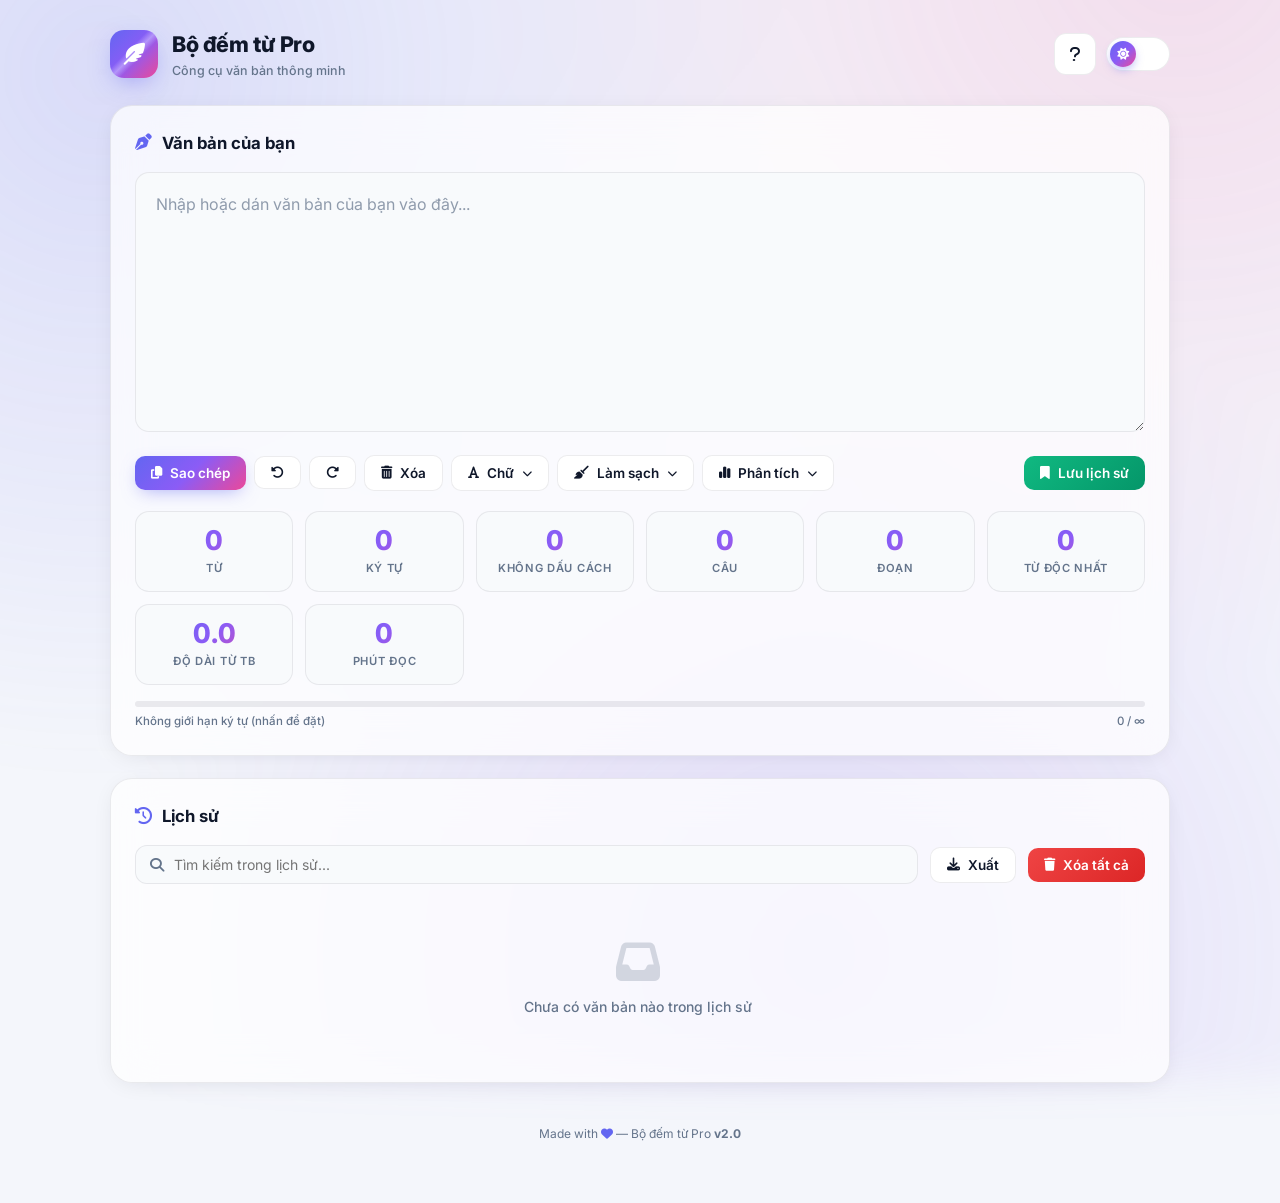
==== commit 6213ed11: "Update index.html" ====
--- a/index.html
+++ b/index.html
@@ -1,769 +1,1077 @@
 <!DOCTYPE html>
 <html lang="vi">
 <head>
-    <meta charset="UTF-8">
-    <meta name="viewport" content="width=device-width, initial-scale=1.0">
-    <meta name="description" content="Công cụ đếm từ và ký tự tiếng Việt miễn phí, nhiều tính năng thông minh">
-    <meta name="keywords" content="đếm từ, đếm ký tự, công cụ văn bản, tiếng Việt, xử lý văn bản">
-    <title>Bộ đếm từ Pro</title>
-    <!-- Google Fonts & Font Awesome -->
-    <link rel="preconnect" href="https://fonts.googleapis.com">
-    <link rel="preconnect" href="https://fonts.gstatic.com" crossorigin>
-    <link href="https://fonts.googleapis.com/css2?family=Poppins:wght@300;400;500;600;700&display=swap" rel="stylesheet">
-    <link rel="stylesheet" href="https://cdnjs.cloudflare.com/ajax/libs/font-awesome/6.4.2/css/all.min.css">
-    <style>
-        * {
-            margin: 0;
-            padding: 0;
-            box-sizing: border-box;
-        }
-
-        :root {
-            --bg-gradient: linear-gradient(145deg, #f3f4f6, #ffffff);
-            --card-bg: #ffffff;
-            --text-primary: #1f2937;
-            --text-secondary: #4b5563;
-            --border: #e5e7eb;
-            --accent: #3b82f6;
-            --accent-hover: #2563eb;
-            --danger: #ef4444;
-            --danger-hover: #dc2626;
-            --success: #10b981;
-            --success-hover: #059669;
-            --history-bg: #f9fafb;
-            --shadow: 0 10px 25px -5px rgba(0,0,0,0.1);
-        }
-
-        body.dark {
-            --bg-gradient: linear-gradient(145deg, #1f2937, #111827);
-            --card-bg: #1f2937;
-            --text-primary: #f9fafb;
-            --text-secondary: #d1d5db;
-            --border: #374151;
-            --history-bg: #111827;
-            --shadow: 0 10px 25px -5px rgba(0,0,0,0.5);
-        }
-
-        body {
-            font-family: 'Poppins', sans-serif;
-            background: var(--bg-gradient);
-            color: var(--text-primary);
-            min-height: 100vh;
-            display: flex;
-            flex-direction: column;
-            transition: background 0.3s, color 0.3s;
-            padding: 20px;
-        }
-
-        .container {
-            max-width: 1000px;
-            margin: 0 auto;
-            width: 100%;
-        }
-
-        .card {
-            background: var(--card-bg);
-            border-radius: 24px;
-            padding: 25px;
-            box-shadow: var(--shadow);
-            margin-bottom: 25px;
-            transition: background 0.3s, box-shadow 0.3s;
-            border: 1px solid var(--border);
-        }
-
-        .header {
-            display: flex;
-            justify-content: space-between;
-            align-items: center;
-            margin-bottom: 20px;
-            flex-wrap: wrap;
-            gap: 15px;
-        }
-
-        h2 {
-            font-weight: 600;
-            font-size: 1.8rem;
-            background: linear-gradient(135deg, #3b82f6, #8b5cf6);
-            -webkit-background-clip: text;
-            -webkit-text-fill-color: transparent;
-        }
-
-        .theme-toggle {
-            background: var(--border);
-            border: none;
-            border-radius: 40px;
-            width: 50px;
-            height: 26px;
-            display: flex;
-            align-items: center;
-            justify-content: space-between;
-            padding: 3px;
-            cursor: pointer;
-            position: relative;
-        }
-
-        .theme-toggle span {
-            font-size: 14px;
-            width: 20px;
-            height: 20px;
-            display: flex;
-            align-items: center;
-            justify-content: center;
-            border-radius: 50%;
-            transition: 0.2s;
-        }
-
-        .theme-toggle .active {
-            background: var(--accent);
-            color: white;
-        }
-
-        textarea {
-            width: 100%;
-            min-height: 250px;
-            padding: 16px;
-            font-size: 16px;
-            border: 2px solid var(--border);
-            border-radius: 16px;
-            background: var(--card-bg);
-            color: var(--text-primary);
-            resize: vertical;
-            font-family: 'Poppins', sans-serif;
-            transition: border 0.2s;
-            outline: none;
-        }
-
-        textarea:focus {
-            border-color: var(--accent);
-        }
-
-        .toolbar {
-            display: flex;
-            flex-wrap: wrap;
-            gap: 12px;
-            margin: 15px 0 10px;
-            justify-content: center;
-        }
-
-        .btn {
-            padding: 10px 20px;
-            border: none;
-            border-radius: 40px;
-            font-weight: 500;
-            font-size: 14px;
-            display: inline-flex;
-            align-items: center;
-            gap: 8px;
-            cursor: pointer;
-            background: var(--border);
-            color: var(--text-primary);
-            transition: all 0.2s;
-            border: 1px solid transparent;
-        }
-
-        .btn-primary {
-            background: var(--accent);
-            color: white;
-        }
-        .btn-primary:hover {
-            background: var(--accent-hover);
-            transform: translateY(-2px);
-        }
-
-        .btn-danger {
-            background: var(--danger);
-            color: white;
-        }
-        .btn-danger:hover {
-            background: var(--danger-hover);
-        }
-
-        .btn-success {
-            background: var(--success);
-            color: white;
-        }
-        .btn-success:hover {
-            background: var(--success-hover);
-        }
-
-        .btn:hover {
-            box-shadow: 0 5px 10px rgba(0,0,0,0.1);
-        }
-
-        .stats-grid {
-            display: grid;
-            grid-template-columns: repeat(auto-fit, minmax(140px, 1fr));
-            gap: 15px;
-            margin: 20px 0;
-        }
-
-        .stat-item {
-            background: var(--history-bg);
-            border-radius: 16px;
-            padding: 15px 10px;
-            text-align: center;
-            border: 1px solid var(--border);
-        }
-
-        .stat-value {
-            font-size: 2rem;
-            font-weight: 700;
-            color: var(--accent);
-            line-height: 1.2;
-        }
-
-        .stat-label {
-            font-size: 0.9rem;
-            color: var(--text-secondary);
-            text-transform: uppercase;
-            letter-spacing: 0.5px;
-        }
-
-        .history-header {
-            display: flex;
-            flex-wrap: wrap;
-            justify-content: space-between;
-            align-items: center;
-            margin: 20px 0 15px;
-            gap: 15px;
-        }
-
-        .search-box {
-            flex: 1;
-            min-width: 200px;
-            display: flex;
-            align-items: center;
-            background: var(--history-bg);
-            border: 1px solid var(--border);
-            border-radius: 40px;
-            padding: 8px 16px;
-        }
-
-        .search-box i {
-            color: var(--text-secondary);
-            margin-right: 8px;
-        }
-
-        .search-box input {
-            background: transparent;
-            border: none;
-            outline: none;
-            width: 100%;
-            color: var(--text-primary);
-            font-size: 14px;
-        }
-
-        .history-list {
-            display: flex;
-            flex-direction: column;
-            gap: 15px;
-            max-height: 400px;
-            overflow-y: auto;
-            padding-right: 5px;
-        }
-
-        .history-item {
-            background: var(--history-bg);
-            border: 1px solid var(--border);
-            border-radius: 16px;
-            padding: 16px;
-            transition: 0.2s;
-        }
-
-        .history-item:hover {
-            box-shadow: 0 5px 10px rgba(0,0,0,0.05);
-        }
-
-        .history-title {
-            display: flex;
-            align-items: center;
-            gap: 12px;
-            flex-wrap: wrap;
-            margin-bottom: 8px;
-        }
-
-        .history-title .title-text {
-            font-weight: 600;
-            font-size: 1.1rem;
-            flex: 1;
-        }
-
-        .history-actions {
-            display: flex;
-            gap: 8px;
-        }
-
-        .history-actions button {
-            padding: 6px 12px;
-            font-size: 12px;
-        }
-
-        .history-preview {
-            color: var(--text-secondary);
-            font-size: 14px;
-            display: -webkit-box;
-            -webkit-line-clamp: 2;
-            -webkit-box-orient: vertical;
-            overflow: hidden;
-            margin: 8px 0 6px;
-        }
-
-        .history-meta {
-            display: flex;
-            gap: 20px;
-            font-size: 13px;
-            color: var(--text-secondary);
-        }
-
-        .toast {
-            position: fixed;
-            bottom: 30px;
-            left: 50%;
-            transform: translateX(-50%);
-            background: var(--card-bg);
-            color: var(--text-primary);
-            padding: 12px 24px;
-            border-radius: 40px;
-            box-shadow: var(--shadow);
-            border-left: 5px solid var(--success);
-            z-index: 999;
-            opacity: 0;
-            transition: opacity 0.3s;
-            pointer-events: none;
-        }
-
-        .toast.show {
-            opacity: 1;
-        }
-
-        .version {
-            text-align: center;
-            font-size: 12px;
-            color: var(--text-secondary);
-            margin-top: 20px;
-        }
-
-        @media (max-width: 600px) {
-            .stats-grid {
-                grid-template-columns: repeat(2, 1fr);
-            }
-            .toolbar .btn {
-                padding: 8px 12px;
-                font-size: 13px;
-            }
-        }
-    </style>
+<meta charset="UTF-8">
+<meta name="viewport" content="width=device-width, initial-scale=1.0">
+<meta name="description" content="Bộ đếm từ và ký tự tiếng Việt miễn phí - công cụ văn bản thông minh, hiện đại">
+<meta name="keywords" content="đếm từ, đếm ký tự, công cụ văn bản, tiếng Việt, xử lý văn bản">
+<title>Bộ đếm từ Pro — Công cụ văn bản thông minh</title>
+<link rel="preconnect" href="https://fonts.googleapis.com">
+<link rel="preconnect" href="https://fonts.gstatic.com" crossorigin>
+<link href="https://fonts.googleapis.com/css2?family=Inter:wght@400;500;600;700;800&family=JetBrains+Mono:wght@400;500&display=swap" rel="stylesheet">
+<link rel="stylesheet" href="https://cdnjs.cloudflare.com/ajax/libs/font-awesome/6.4.2/css/all.min.css">
+<style>
+/* ============ RESET & TOKENS ============ */
+*,*::before,*::after{margin:0;padding:0;box-sizing:border-box}
+:root{
+  --bg:#f4f6fb;
+  --bg-2:#eef1f9;
+  --surface:rgba(255,255,255,.72);
+  --surface-solid:#ffffff;
+  --surface-2:#f8fafc;
+  --text:#0f172a;
+  --text-muted:#64748b;
+  --border:rgba(15,23,42,.08);
+  --border-strong:rgba(15,23,42,.14);
+  --accent:#6366f1;
+  --accent-2:#8b5cf6;
+  --accent-soft:rgba(99,102,241,.12);
+  --accent-grad:linear-gradient(135deg,#6366f1 0%,#8b5cf6 50%,#ec4899 100%);
+  --success:#10b981;
+  --warning:#f59e0b;
+  --danger:#ef4444;
+  --shadow-sm:0 1px 2px rgba(15,23,42,.04);
+  --shadow:0 4px 24px -8px rgba(15,23,42,.12);
+  --shadow-lg:0 24px 60px -20px rgba(15,23,42,.25);
+  --radius:14px;
+  --radius-lg:22px;
+  --radius-pill:999px;
+  --tr:all .25s cubic-bezier(.4,0,.2,1);
+}
+body.dark{
+  --bg:#0b1020;
+  --bg-2:#0f1629;
+  --surface:rgba(24,31,52,.72);
+  --surface-solid:#151c33;
+  --surface-2:#1a2140;
+  --text:#e8ecf6;
+  --text-muted:#94a3b8;
+  --border:rgba(148,163,184,.14);
+  --border-strong:rgba(148,163,184,.24);
+  --accent-soft:rgba(99,102,241,.2);
+  --shadow:0 4px 24px -8px rgba(0,0,0,.5);
+  --shadow-lg:0 24px 60px -20px rgba(0,0,0,.7);
+}
+
+body{
+  font-family:'Inter',system-ui,sans-serif;
+  background:var(--bg);
+  color:var(--text);
+  min-height:100vh;
+  line-height:1.55;
+  transition:background .35s,color .35s;
+  overflow-x:hidden;
+  -webkit-font-smoothing:antialiased;
+}
+/* animated mesh background */
+body::before{
+  content:'';position:fixed;inset:-20%;z-index:-1;
+  background:
+    radial-gradient(circle at 20% 20%,rgba(99,102,241,.18),transparent 40%),
+    radial-gradient(circle at 80% 10%,rgba(236,72,153,.14),transparent 40%),
+    radial-gradient(circle at 60% 90%,rgba(139,92,246,.16),transparent 45%);
+  animation:mesh 22s ease-in-out infinite alternate;
+  filter:blur(20px);
+}
+body.dark::before{opacity:.55}
+@keyframes mesh{
+  0%{transform:translate(0,0) scale(1)}
+  50%{transform:translate(2%,-2%) scale(1.05)}
+  100%{transform:translate(-2%,2%) scale(1)}
+}
+
+/* ============ LAYOUT ============ */
+.container{max-width:1100px;margin:0 auto;padding:28px 20px 60px}
+header.app-header{
+  display:flex;justify-content:space-between;align-items:center;
+  gap:16px;flex-wrap:wrap;margin-bottom:24px;
+}
+.brand{display:flex;align-items:center;gap:14px}
+.brand-logo{
+  width:48px;height:48px;border-radius:14px;
+  background:var(--accent-grad);color:#fff;
+  display:grid;place-items:center;font-size:22px;
+  box-shadow:0 8px 24px -6px rgba(99,102,241,.5);
+  position:relative;overflow:hidden;
+}
+.brand-logo::after{
+  content:'';position:absolute;inset:0;
+  background:linear-gradient(135deg,transparent 40%,rgba(255,255,255,.35) 50%,transparent 60%);
+  animation:shine 4s linear infinite;
+}
+@keyframes shine{0%{transform:translateX(-100%)}100%{transform:translateX(100%)}}
+.brand h1{font-size:1.35rem;font-weight:800;letter-spacing:-.02em}
+.brand p{font-size:.78rem;color:var(--text-muted);font-weight:500}
+
+.header-actions{display:flex;gap:10px;align-items:center}
+
+/* icon button */
+.icon-btn{
+  width:42px;height:42px;border-radius:12px;
+  background:var(--surface-solid);border:1px solid var(--border);
+  color:var(--text);cursor:pointer;
+  display:grid;place-items:center;font-size:16px;
+  transition:var(--tr);position:relative;
+  backdrop-filter:blur(12px);
+}
+.icon-btn:hover{transform:translateY(-2px);border-color:var(--accent);color:var(--accent);box-shadow:var(--shadow)}
+.icon-btn .badge{
+  position:absolute;top:-4px;right:-4px;
+  background:var(--accent);color:#fff;font-size:10px;font-weight:700;
+  border-radius:999px;padding:2px 6px;min-width:18px;text-align:center;
+}
+
+/* theme toggle */
+.theme-toggle{
+  width:64px;height:34px;border-radius:999px;
+  background:var(--surface-solid);border:1px solid var(--border);
+  cursor:pointer;position:relative;transition:var(--tr);
+  backdrop-filter:blur(12px);
+}
+.theme-toggle .thumb{
+  position:absolute;top:3px;left:3px;width:26px;height:26px;
+  border-radius:50%;background:var(--accent-grad);
+  display:grid;place-items:center;color:#fff;font-size:12px;
+  transition:transform .35s cubic-bezier(.34,1.56,.64,1);
+  box-shadow:0 4px 10px -2px rgba(99,102,241,.5);
+}
+body.dark .theme-toggle .thumb{transform:translateX(30px)}
+.theme-toggle:hover{border-color:var(--accent)}
+
+/* ============ CARD ============ */
+.card{
+  background:var(--surface);
+  border:1px solid var(--border);
+  border-radius:var(--radius-lg);
+  padding:24px;
+  box-shadow:var(--shadow);
+  backdrop-filter:blur(20px);
+  -webkit-backdrop-filter:blur(20px);
+  margin-bottom:22px;
+  transition:var(--tr);
+}
+.card-title{
+  display:flex;align-items:center;gap:10px;
+  font-size:1.05rem;font-weight:700;margin-bottom:16px;
+}
+.card-title i{color:var(--accent)}
+
+/* ============ EDITOR ============ */
+.editor-wrap{position:relative}
+textarea.editor{
+  width:100%;min-height:260px;padding:18px 20px;
+  font-family:'Inter',sans-serif;font-size:16px;line-height:1.7;
+  background:var(--surface-2);color:var(--text);
+  border:1.5px solid var(--border);border-radius:var(--radius);
+  resize:vertical;outline:none;transition:var(--tr);
+}
+textarea.editor:focus{
+  border-color:var(--accent);
+  box-shadow:0 0 0 4px var(--accent-soft);
+  background:var(--surface-solid);
+}
+textarea.editor::placeholder{color:var(--text-muted);opacity:.7}
+
+.save-indicator{
+  position:absolute;top:14px;right:16px;
+  font-size:11px;color:var(--text-muted);
+  background:var(--surface-solid);padding:4px 10px;border-radius:999px;
+  border:1px solid var(--border);
+  display:flex;align-items:center;gap:6px;
+  opacity:0;transition:opacity .3s;pointer-events:none;
+}
+.save-indicator.show{opacity:1}
+.save-indicator i{color:var(--success)}
+
+/* ============ TOOLBAR ============ */
+.toolbar{
+  display:flex;flex-wrap:wrap;gap:8px;margin-top:16px;
+  align-items:center;
+}
+.btn{
+  display:inline-flex;align-items:center;gap:8px;
+  padding:9px 16px;border-radius:10px;
+  font-family:inherit;font-size:13.5px;font-weight:600;
+  background:var(--surface-solid);color:var(--text);
+  border:1px solid var(--border);cursor:pointer;
+  transition:var(--tr);white-space:nowrap;position:relative;overflow:hidden;
+}
+.btn:hover{transform:translateY(-2px);box-shadow:var(--shadow);border-color:var(--border-strong)}
+.btn:active{transform:translateY(0)}
+.btn i{font-size:13px}
+.btn-primary{background:var(--accent-grad);color:#fff;border:none;box-shadow:0 6px 18px -6px rgba(99,102,241,.55)}
+.btn-primary:hover{box-shadow:0 10px 24px -6px rgba(99,102,241,.7)}
+.btn-success{background:linear-gradient(135deg,#10b981,#059669);color:#fff;border:none}
+.btn-danger{background:linear-gradient(135deg,#ef4444,#dc2626);color:#fff;border:none}
+.btn-ghost{background:transparent}
+
+/* dropdown */
+.dropdown{position:relative}
+.dropdown-menu{
+  position:absolute;top:calc(100% + 8px);left:0;z-index:50;
+  background:var(--surface-solid);border:1px solid var(--border);
+  border-radius:14px;padding:8px;min-width:230px;
+  box-shadow:var(--shadow-lg);
+  opacity:0;visibility:hidden;transform:translateY(-8px);
+  transition:var(--tr);
+}
+.dropdown.open .dropdown-menu{opacity:1;visibility:visible;transform:translateY(0)}
+.dropdown-menu button{
+  width:100%;text-align:left;padding:9px 12px;
+  background:transparent;border:none;border-radius:8px;
+  color:var(--text);font-family:inherit;font-size:13.5px;font-weight:500;
+  cursor:pointer;display:flex;align-items:center;gap:10px;
+  transition:background .15s;
+}
+.dropdown-menu button:hover{background:var(--accent-soft);color:var(--accent)}
+.dropdown-menu hr{border:none;border-top:1px solid var(--border);margin:6px 4px}
+.dropdown-menu button i{width:16px;text-align:center;color:var(--text-muted);font-size:13px}
+.dropdown-menu button:hover i{color:var(--accent)}
+
+/* ============ STATS ============ */
+.stats-grid{
+  display:grid;grid-template-columns:repeat(auto-fit,minmax(140px,1fr));
+  gap:12px;margin-top:20px;
+}
+.stat{
+  background:var(--surface-2);border:1px solid var(--border);
+  border-radius:14px;padding:14px 12px;text-align:center;
+  transition:var(--tr);position:relative;overflow:hidden;
+}
+.stat::before{
+  content:'';position:absolute;top:0;left:0;right:0;height:3px;
+  background:var(--accent-grad);opacity:0;transition:opacity .3s;
+}
+.stat:hover{transform:translateY(-3px);border-color:var(--border-strong);box-shadow:var(--shadow)}
+.stat:hover::before{opacity:1}
+.stat-value{
+  font-size:1.7rem;font-weight:800;
+  background:var(--accent-grad);-webkit-background-clip:text;-webkit-text-fill-color:transparent;
+  background-clip:text;line-height:1.1;font-variant-numeric:tabular-nums;
+}
+.stat-label{
+  font-size:.7rem;font-weight:600;color:var(--text-muted);
+  text-transform:uppercase;letter-spacing:.06em;margin-top:4px;
+}
+.stat.clickable{cursor:pointer}
+
+/* progress bar */
+.limit-bar{height:6px;background:var(--border);border-radius:999px;margin-top:16px;overflow:hidden;position:relative}
+.limit-bar-fill{height:100%;background:var(--accent-grad);width:0;border-radius:999px;transition:width .3s,background .3s}
+.limit-bar-fill.warning{background:linear-gradient(90deg,#f59e0b,#f97316)}
+.limit-bar-fill.danger{background:linear-gradient(90deg,#ef4444,#dc2626)}
+.limit-info{display:flex;justify-content:space-between;font-size:11.5px;color:var(--text-muted);margin-top:6px;font-weight:500}
+
+/* ============ HISTORY ============ */
+.history-head{display:flex;flex-wrap:wrap;gap:12px;align-items:center;margin-bottom:16px}
+.search-box{
+  flex:1;min-width:200px;display:flex;align-items:center;gap:10px;
+  background:var(--surface-2);border:1px solid var(--border);
+  border-radius:12px;padding:10px 14px;transition:var(--tr);
+}
+.search-box:focus-within{border-color:var(--accent);box-shadow:0 0 0 4px var(--accent-soft)}
+.search-box i{color:var(--text-muted);font-size:14px}
+.search-box input{flex:1;background:transparent;border:none;outline:none;color:var(--text);font-family:inherit;font-size:14px}
+
+.history-list{display:flex;flex-direction:column;gap:12px;max-height:520px;overflow-y:auto;padding-right:4px}
+.history-list::-webkit-scrollbar{width:8px}
+.history-list::-webkit-scrollbar-thumb{background:var(--border-strong);border-radius:4px}
+
+.history-item{
+  background:var(--surface-2);border:1px solid var(--border);
+  border-radius:14px;padding:14px 16px;transition:var(--tr);
+  animation:fadeIn .35s ease;
+}
+@keyframes fadeIn{from{opacity:0;transform:translateY(8px)}to{opacity:1;transform:translateY(0)}}
+.history-item:hover{border-color:var(--border-strong);box-shadow:var(--shadow)}
+.history-item.pinned{border-left:3px solid var(--warning)}
+
+.h-row1{display:flex;align-items:center;gap:10px;margin-bottom:6px}
+.h-title{font-weight:600;font-size:14.5px;flex:1;overflow:hidden;text-overflow:ellipsis;white-space:nowrap;display:flex;align-items:center;gap:8px}
+.h-title input{
+  flex:1;background:var(--surface-solid);border:1px solid var(--accent);
+  border-radius:8px;padding:5px 10px;font-family:inherit;font-size:14px;color:var(--text);outline:none;
+}
+.h-actions{display:flex;gap:4px}
+.h-actions button{
+  width:30px;height:30px;border-radius:8px;border:none;
+  background:transparent;color:var(--text-muted);cursor:pointer;
+  display:grid;place-items:center;font-size:12.5px;transition:var(--tr);
+}
+.h-actions button:hover{background:var(--accent-soft);color:var(--accent);transform:scale(1.08)}
+.h-actions button.fav.active{color:var(--warning)}
+.h-actions button.del:hover{background:rgba(239,68,68,.12);color:var(--danger)}
+
+.h-preview{
+  color:var(--text-muted);font-size:13px;line-height:1.5;
+  display:-webkit-box;-webkit-line-clamp:2;-webkit-box-orient:vertical;overflow:hidden;
+  margin:6px 0 8px;
+}
+.h-meta{display:flex;flex-wrap:wrap;gap:14px;font-size:11.5px;color:var(--text-muted);font-weight:500}
+.h-meta span{display:inline-flex;align-items:center;gap:5px}
+.h-meta i{color:var(--accent);font-size:10.5px}
+
+.empty{
+  text-align:center;padding:40px 20px;color:var(--text-muted);
+}
+.empty i{font-size:44px;opacity:.25;margin-bottom:12px;display:block}
+.empty p{font-size:14px;font-weight:500}
+
+/* ============ MODAL ============ */
+.modal-backdrop{
+  position:fixed;inset:0;background:rgba(15,23,42,.55);
+  backdrop-filter:blur(6px);-webkit-backdrop-filter:blur(6px);
+  z-index:200;display:grid;place-items:center;padding:20px;
+  opacity:0;visibility:hidden;transition:var(--tr);
+}
+.modal-backdrop.open{opacity:1;visibility:visible}
+.modal{
+  background:var(--surface-solid);border:1px solid var(--border);
+  border-radius:20px;padding:24px;width:100%;max-width:520px;
+  box-shadow:var(--shadow-lg);transform:scale(.95);transition:var(--tr);
+  max-height:85vh;overflow-y:auto;
+}
+.modal-backdrop.open .modal{transform:scale(1)}
+.modal-head{display:flex;justify-content:space-between;align-items:center;margin-bottom:18px}
+.modal-head h3{font-size:1.1rem;font-weight:700}
+.modal-head button{
+  width:32px;height:32px;border-radius:9px;border:none;
+  background:var(--surface-2);color:var(--text-muted);cursor:pointer;transition:var(--tr);
+}
+.modal-head button:hover{background:var(--danger);color:#fff}
+.modal input[type=text]{
+  width:100%;padding:12px 14px;border-radius:12px;
+  border:1.5px solid var(--border);background:var(--surface-2);
+  color:var(--text);font-family:inherit;font-size:15px;outline:none;transition:var(--tr);
+}
+.modal input[type=text]:focus{border-color:var(--accent);box-shadow:0 0 0 4px var(--accent-soft)}
+.modal-actions{display:flex;gap:10px;justify-content:flex-end;margin-top:18px}
+
+/* frequency list */
+.freq-list{display:flex;flex-direction:column;gap:8px;max-height:50vh;overflow-y:auto}
+.freq-item{display:flex;align-items:center;gap:12px;padding:9px 12px;background:var(--surface-2);border-radius:10px}
+.freq-word{font-family:'JetBrains Mono',monospace;font-weight:600;font-size:14px;min-width:80px}
+.freq-bar{flex:1;height:8px;background:var(--border);border-radius:999px;overflow:hidden}
+.freq-bar div{height:100%;background:var(--accent-grad);border-radius:999px;transition:width .5s}
+.freq-count{font-size:13px;font-weight:700;color:var(--accent);min-width:36px;text-align:right}
+
+/* shortcuts table */
+.kbd-table{width:100%;border-collapse:collapse;font-size:14px}
+.kbd-table td{padding:9px 4px;border-bottom:1px solid var(--border)}
+.kbd-table td:last-child{text-align:right;color:var(--text-muted);font-size:12.5px}
+kbd{
+  display:inline-block;padding:3px 8px;border-radius:6px;
+  background:var(--surface-2);border:1px solid var(--border-strong);
+  font-family:'JetBrains Mono',monospace;font-size:11.5px;font-weight:600;
+  box-shadow:0 2px 0 var(--border-strong);
+}
+
+/* ============ TOAST ============ */
+.toast-container{
+  position:fixed;bottom:24px;left:50%;transform:translateX(-50%);
+  z-index:300;display:flex;flex-direction:column-reverse;gap:10px;align-items:center;
+  pointer-events:none;width:min(92vw,420px);
+}
+.toast{
+  display:flex;align-items:center;gap:12px;
+  background:var(--surface-solid);border:1px solid var(--border);
+  border-radius:14px;padding:12px 18px;min-width:220px;
+  box-shadow:var(--shadow-lg);font-size:14px;font-weight:500;
+  animation:toastIn .35s cubic-bezier(.34,1.56,.64,1);
+  pointer-events:auto;
+}
+@keyframes toastIn{from{opacity:0;transform:translateY(20px) scale(.95)}to{opacity:1;transform:translateY(0) scale(1)}}
+.toast.out{animation:toastOut .3s forwards}
+@keyframes toastOut{to{opacity:0;transform:translateY(20px) scale(.95)}}
+.toast-icon{
+  width:30px;height:30px;border-radius:50%;display:grid;place-items:center;
+  color:#fff;font-size:13px;flex-shrink:0;
+}
+.toast.success .toast-icon{background:linear-gradient(135deg,#10b981,#059669)}
+.toast.error .toast-icon{background:linear-gradient(135deg,#ef4444,#dc2626)}
+.toast.info .toast-icon{background:var(--accent-grad)}
+
+/* footer */
+footer{text-align:center;font-size:12px;color:var(--text-muted);padding:20px 0 0}
+footer i{color:var(--accent)}
+
+/* ============ RESPONSIVE ============ */
+@media (max-width:600px){
+  .container{padding:20px 14px 40px}
+  .brand h1{font-size:1.15rem}
+  .stats-grid{grid-template-columns:repeat(2,1fr);gap:10px}
+  .stat{padding:11px 8px}
+  .stat-value{font-size:1.35rem}
+  .btn{padding:8px 12px;font-size:12.5px}
+  .btn span.lbl{display:none}
+  .card{padding:18px}
+  .theme-toggle{width:56px;height:30px}
+  body.dark .theme-toggle .thumb{transform:translateX(26px)}
+  .theme-toggle .thumb{width:22px;height:22px}
+}
+</style>
 </head>
 <body>
-    <div class="container">
-        <!-- Header với dark mode toggle -->
-        <div class="card">
-            <div class="header">
-                <h2><i class="fas fa-pencil-alt" style="margin-right: 10px; color: var(--accent);"></i>Bộ đếm từ Pro</h2>
-                <div class="theme-toggle" id="themeToggle">
-                    <span class="active"><i class="fas fa-sun"></i></span>
-                    <span><i class="fas fa-moon"></i></span>
-                </div>
-            </div>
-
-            <!-- Vùng nhập liệu -->
-            <textarea id="textInput" placeholder="Nhập hoặc dán văn bản của bạn..."></textarea>
-
-            <!-- Thanh công cụ -->
-            <div class="toolbar">
-                <button class="btn btn-primary" id="copyBtn"><i class="fas fa-copy"></i> Sao chép</button>
-                <button class="btn" id="clearBtn"><i class="fas fa-trash-alt"></i> Xóa</button>
-                <button class="btn" id="uppercaseBtn"><i class="fas fa-arrow-up"></i> IN HOA</button>
-                <button class="btn" id="lowercaseBtn"><i class="fas fa-arrow-down"></i> in thường</button>
-                <button class="btn" id="trimBtn"><i class="fas fa-cut"></i> Xóa khoảng trắng thừa</button>
-                <button class="btn btn-success" id="saveHistoryBtn"><i class="fas fa-save"></i> Lưu vào lịch sử</button>
-            </div>
-
-            <!-- Thống kê mở rộng -->
-            <div class="stats-grid" id="stats">
-                <div class="stat-item">
-                    <div class="stat-value" id="wordCount">0</div>
-                    <div class="stat-label">Từ</div>
-                </div>
-                <div class="stat-item">
-                    <div class="stat-value" id="charCount">0</div>
-                    <div class="stat-label">Ký tự</div>
-                </div>
-                <div class="stat-item">
-                    <div class="stat-value" id="charNoSpace">0</div>
-                    <div class="stat-label">Ký tự (ko dấu cách)</div>
-                </div>
-                <div class="stat-item">
-                    <div class="stat-value" id="sentenceCount">0</div>
-                    <div class="stat-label">Câu</div>
-                </div>
-                <div class="stat-item">
-                    <div class="stat-value" id="lineCount">0</div>
-                    <div class="stat-label">Dòng</div>
-                </div>
-                <div class="stat-item">
-                    <div class="stat-value" id="readingTime">0</div>
-                    <div class="stat-label">Phút đọc</div>
-                </div>
-            </div>
+
+<div class="container">
+
+  <!-- ============ HEADER ============ -->
+  <header class="app-header">
+    <div class="brand">
+      <div class="brand-logo"><i class="fas fa-feather-alt"></i></div>
+      <div>
+        <h1>Bộ đếm từ Pro</h1>
+        <p>Công cụ văn bản thông minh</p>
+      </div>
+    </div>
+    <div class="header-actions">
+      <button class="icon-btn" id="helpBtn" title="Trợ giúp (Ctrl+/)"><i class="fas fa-question"></i></button>
+      <div class="theme-toggle" id="themeToggle" title="Đổi chế độ sáng/tối">
+        <div class="thumb"><i class="fas fa-sun" id="themeIcon"></i></div>
+      </div>
+    </div>
+  </header>
+
+  <!-- ============ EDITOR CARD ============ -->
+  <section class="card">
+    <div class="card-title"><i class="fas fa-pen-nib"></i> Văn bản của bạn</div>
+
+    <div class="editor-wrap">
+      <textarea id="textInput" class="editor" placeholder="Nhập hoặc dán văn bản của bạn vào đây..."></textarea>
+      <div class="save-indicator" id="saveIndicator"><i class="fas fa-circle-check"></i> Đã lưu</div>
+    </div>
+
+    <!-- toolbar -->
+    <div class="toolbar">
+      <button class="btn btn-primary" id="copyBtn"><i class="fas fa-copy"></i><span class="lbl">Sao chép</span></button>
+      <button class="btn" id="undoBtn" title="Hoàn tác (Ctrl+Z)"><i class="fas fa-rotate-left"></i></button>
+      <button class="btn" id="redoBtn" title="Làm lại (Ctrl+Y)"><i class="fas fa-rotate-right"></i></button>
+      <button class="btn" id="clearBtn"><i class="fas fa-trash-alt"></i><span class="lbl">Xóa</span></button>
+
+      <div class="dropdown" id="caseDropdown">
+        <button class="btn dropdown-toggle"><i class="fas fa-font"></i><span class="lbl">Chữ</span> <i class="fas fa-chevron-down" style="font-size:10px"></i></button>
+        <div class="dropdown-menu">
+          <button data-action="upper"><i class="fas fa-arrow-up"></i> IN HOA toàn bộ</button>
+          <button data-action="lower"><i class="fas fa-arrow-down"></i> in thường toàn bộ</button>
+          <button data-action="capitalize"><i class="fas fa-heading"></i> Viết Hoa Đầu Từ</button>
+          <button data-action="sentence"><i class="fas fa-paragraph"></i> Sentence case</button>
         </div>
-
-        <!-- Lịch sử văn bản -->
-        <div class="card">
-            <div class="history-header">
-                <h3><i class="fas fa-history" style="margin-right: 10px;"></i> Lịch sử</h3>
-                <div class="search-box">
-                    <i class="fas fa-search"></i>
-                    <input type="text" id="searchHistory" placeholder="Tìm kiếm...">
-                </div>
-                <div style="display: flex; gap: 10px;">
-                    <button class="btn" id="exportHistoryBtn"><i class="fas fa-download"></i> Xuất JSON</button>
-                    <button class="btn btn-danger" id="clearAllHistoryBtn"><i class="fas fa-trash"></i> Xóa tất cả</button>
-                </div>
-            </div>
-            <div id="historyList" class="history-list">
-                <!-- Lịch sử sẽ được render ở đây -->
-            </div>
+      </div>
+
+      <div class="dropdown" id="cleanDropdown">
+        <button class="btn dropdown-toggle"><i class="fas fa-broom"></i><span class="lbl">Làm sạch</span> <i class="fas fa-chevron-down" style="font-size:10px"></i></button>
+        <div class="dropdown-menu">
+          <button data-action="trim"><i class="fas fa-scissors"></i> Xóa khoảng trắng thừa</button>
+          <button data-action="rmlines"><i class="fas fa-align-left"></i> Xóa xuống dòng</button>
+          <button data-action="rmaccents"><i class="fas fa-language"></i> Xóa dấu tiếng Việt</button>
+          <button data-action="reverse"><i class="fas fa-arrows-rotate"></i> Đảo ngược văn bản</button>
         </div>
-        <div class="version">v1.0.0 - Nâng cấp toàn diện</div>
-    </div>
-
-    <!-- Toast thông báo -->
-    <div id="toast" class="toast"></div>
-
-    <script>
-        (function() {
-            // ---------- DOM elements ----------
-            const textarea = document.getElementById('textInput');
-            const wordCountEl = document.getElementById('wordCount');
-            const charCountEl = document.getElementById('charCount');
-            const charNoSpaceEl = document.getElementById('charNoSpace');
-            const sentenceCountEl = document.getElementById('sentenceCount');
-            const lineCountEl = document.getElementById('lineCount');
-            const readingTimeEl = document.getElementById('readingTime');
-
-            const copyBtn = document.getElementById('copyBtn');
-            const clearBtn = document.getElementById('clearBtn');
-            const uppercaseBtn = document.getElementById('uppercaseBtn');
-            const lowercaseBtn = document.getElementById('lowercaseBtn');
-            const trimBtn = document.getElementById('trimBtn');
-            const saveHistoryBtn = document.getElementById('saveHistoryBtn');
-            const themeToggle = document.getElementById('themeToggle');
-            const searchInput = document.getElementById('searchHistory');
-            const exportBtn = document.getElementById('exportHistoryBtn');
-            const clearAllBtn = document.getElementById('clearAllHistoryBtn');
-            const historyListDiv = document.getElementById('historyList');
-            const toastDiv = document.getElementById('toast');
-
-            // ---------- State ----------
-            let historyData = JSON.parse(localStorage.getItem('pro_word_history')) || [];
-            let currentText = localStorage.getItem('pro_current_text') || '';
-            let darkMode = localStorage.getItem('pro_dark_mode') === 'true';
-            let searchTerm = '';
-
-            // ---------- Khởi tạo ----------
-            textarea.value = currentText;
-            if (darkMode) document.body.classList.add('dark');
-            updateThemeToggle();
-
-            // ---------- Hàm đếm từ, câu, ... ----------
-            function updateStats() {
-                const text = textarea.value;
-                // Đếm từ (tách bằng khoảng trắng, loại bỏ khoảng trắng đầu cuối)
-                const words = text.trim() ? text.trim().split(/\s+/).filter(w => w.length > 0) : [];
-                const wordCount = words.length;
-
-                // Đếm ký tự (bao gồm dấu cách)
-                const charCount = text.length;
-                // Ký tự không dấu cách
-                const charNoSpace = text.replace(/\s/g, '').length;
-
-                // Đếm câu (dựa trên . ! ? nhưng cần tránh trường hợp viết tắt, tạm dùng regex đơn giản)
-                const sentences = text.split(/[.!?]+/).filter(s => s.trim().length > 0);
-                const sentenceCount = sentences.length;
-
-                // Đếm dòng
-                const lines = text.split(/\r\n|\r|\n/);
-                const lineCount = lines.length;
-
-                // Thời gian đọc (trung bình 200 từ/phút)
-                const readingTime = (wordCount / 200).toFixed(1);
-
-                // Cập nhật DOM
-                wordCountEl.textContent = wordCount;
-                charCountEl.textContent = charCount;
-                charNoSpaceEl.textContent = charNoSpace;
-                sentenceCountEl.textContent = sentenceCount;
-                lineCountEl.textContent = lineCount;
-                readingTimeEl.textContent = readingTime;
-            }
-
-            // ---------- Lưu văn bản hiện tại vào localStorage (tự động) ----------
-            function saveCurrentText() {
-                localStorage.setItem('pro_current_text', textarea.value);
-            }
-
-            // ---------- Toast ----------
-            function showToast(message, type = 'success') {
-                toastDiv.textContent = message;
-                toastDiv.style.borderLeftColor = type === 'success' ? '#10b981' : '#ef4444';
-                toastDiv.classList.add('show');
-                setTimeout(() => toastDiv.classList.remove('show'), 2500);
-            }
-
-            // ---------- Render lịch sử ----------
-            function renderHistory() {
-                const filtered = historyData.filter(item => 
-                    item.title.toLowerCase().includes(searchTerm.toLowerCase()) ||
-                    item.text.toLowerCase().includes(searchTerm.toLowerCase())
-                );
-
-                if (filtered.length === 0) {
-                    historyListDiv.innerHTML = '<p style="text-align:center; color: var(--text-secondary);">Chưa có lịch sử nào.</p>';
-                    return;
-                }
-
-                let html = '';
-                filtered.forEach((item, index) => {
-                    // Tìm index gốc để thao tác xóa/sửa
-                    const originalIndex = historyData.findIndex(h => h.timestamp === item.timestamp && h.text === item.text);
-                    html += `
-                        <div class="history-item" data-index="${originalIndex}">
-                            <div class="history-title">
-                                <span class="title-text" id="title-${originalIndex}">${escapeHtml(item.title)}</span>
-                                <input type="text" id="edit-input-${originalIndex}" value="${escapeHtml(item.title)}" style="display:none; flex:1; padding:5px; border-radius:20px; border:1px solid var(--border); background:var(--card-bg); color:var(--text-primary);">
-                                <div class="history-actions">
-                                    <button class="btn edit-title-btn" data-index="${originalIndex}"><i class="fas fa-pencil-alt"></i></button>
-                                    <button class="btn copy-history-btn" data-index="${originalIndex}"><i class="fas fa-copy"></i></button>
-                                    <button class="btn btn-danger delete-history-btn" data-index="${originalIndex}"><i class="fas fa-trash"></i></button>
-                                </div>
-                            </div>
-                            <div class="history-preview">${escapeHtml(item.text.substring(0, 150))}${item.text.length > 150 ? '...' : ''}</div>
-                            <div class="history-meta">
-                                <span><i class="far fa-clock"></i> ${item.timestamp}</span>
-                                <span><i class="fas fa-language"></i> ${item.wordCount || '0'} từ</span>
-                                <span><i class="fas fa-text-height"></i> ${item.charCount || '0'} ký tự</span>
-                            </div>
-                        </div>
-                    `;
-                });
-                historyListDiv.innerHTML = html;
-
-                // Gắn sự kiện cho các nút trong lịch sử
-                document.querySelectorAll('.edit-title-btn').forEach(btn => {
-                    btn.addEventListener('click', (e) => {
-                        e.stopPropagation();
-                        const idx = btn.getAttribute('data-index');
-                        toggleEditTitle(idx);
-                    });
-                });
-
-                document.querySelectorAll('.copy-history-btn').forEach(btn => {
-                    btn.addEventListener('click', (e) => {
-                        e.stopPropagation();
-                        const idx = btn.getAttribute('data-index');
-                        copyFromHistory(idx);
-                    });
-                });
-
-                document.querySelectorAll('.delete-history-btn').forEach(btn => {
-                    btn.addEventListener('click', (e) => {
-                        e.stopPropagation();
-                        const idx = btn.getAttribute('data-index');
-                        deleteHistoryItem(idx);
-                    });
-                });
-            }
-
-            // Hàm escape HTML để tránh XSS
-            function escapeHtml(unsafe) {
-                return unsafe.replace(/[&<>"]/g, function(m) {
-                    if (m === '&') return '&amp;';
-                    if (m === '<') return '&lt;';
-                    if (m === '>') return '&gt;';
-                    if (m === '"') return '&quot;';
-                    return m;
-                });
-            }
-
-            // Chỉnh sửa tiêu đề lịch sử
-            function toggleEditTitle(index) {
-                const titleSpan = document.getElementById(`title-${index}`);
-                const input = document.getElementById(`edit-input-${index}`);
-                if (input.style.display === 'none' || input.style.display === '') {
-                    titleSpan.style.display = 'none';
-                    input.style.display = 'flex';
-                    input.focus();
-                    const saveEdit = () => {
-                        const newTitle = input.value.trim() || 'Văn bản';
-                        historyData[index].title = newTitle;
-                        localStorage.setItem('pro_word_history', JSON.stringify(historyData));
-                        titleSpan.textContent = newTitle;
-                        titleSpan.style.display = 'inline';
-                        input.style.display = 'none';
-                        showToast('Đã cập nhật tên');
-                    };
-                    input.onblur = saveEdit;
-                    input.onkeypress = (e) => {
-                        if (e.key === 'Enter') {
-                            saveEdit();
-                        }
-                    };
-                }
-            }
-
-            // Sao chép từ lịch sử
-            function copyFromHistory(index) {
-                const text = historyData[index].text;
-                navigator.clipboard.writeText(text).then(() => {
-                    showToast('Đã sao chép văn bản');
-                }).catch(() => showToast('Không thể sao chép', 'error'));
-            }
-
-            // Xóa một mục lịch sử
-            function deleteHistoryItem(index) {
-                historyData.splice(index, 1);
-                localStorage.setItem('pro_word_history', JSON.stringify(historyData));
-                renderHistory();
-                showToast('Đã xóa mục');
-            }
-
-            // Xóa tất cả lịch sử
-            clearAllBtn.addEventListener('click', () => {
-                if (confirm('Xóa toàn bộ lịch sử?')) {
-                    historyData = [];
-                    localStorage.removeItem('pro_word_history');
-                    renderHistory();
-                    showToast('Đã xóa toàn bộ lịch sử');
-                }
-            });
-
-            // Xuất lịch sử ra JSON
-            exportBtn.addEventListener('click', () => {
-                const dataStr = JSON.stringify(historyData, null, 2);
-                const blob = new Blob([dataStr], { type: 'application/json' });
-                const url = URL.createObjectURL(blob);
-                const a = document.createElement('a');
-                a.href = url;
-                a.download = `word_history_${new Date().toISOString().slice(0,10)}.json`;
-                a.click();
-                URL.revokeObjectURL(url);
-                showToast('Đã xuất file JSON');
-            });
-
-            // Tìm kiếm lịch sử
-            searchInput.addEventListener('input', (e) => {
-                searchTerm = e.target.value;
-                renderHistory();
-            });
-
-            // ---------- Lưu lịch sử mới ----------
-            saveHistoryBtn.addEventListener('click', () => {
-                const text = textarea.value.trim();
-                if (!text) {
-                    showToast('Vui lòng nhập văn bản', 'error');
-                    return;
-                }
-
-                // Tạo tên mặc định
-                const defaultTitle = `Văn bản ${new Date().toLocaleString('vi-VN')}`;
-                // Dùng prompt để nhập tên (hoặc có thể dùng modal, nhưng tạm prompt)
-                const title = prompt('Nhập tên cho văn bản này:', defaultTitle) || defaultTitle;
-
-                // Lấy thống kê hiện tại
-                const words = text.trim().split(/\s+/).filter(w => w.length > 0).length;
-                const chars = text.length;
-
-                const newItem = {
-                    title: title,
-                    text: text,
-                    wordCount: words,
-                    charCount: chars,
-                    timestamp: new Date().toLocaleString('vi-VN')
-                };
-                historyData.unshift(newItem); // Thêm vào đầu
-                localStorage.setItem('pro_word_history', JSON.stringify(historyData));
-                renderHistory();
-                showToast('Đã lưu vào lịch sử');
-            });
-
-            // ---------- Xử lý nút công cụ ----------
-            copyBtn.addEventListener('click', () => {
-                const text = textarea.value;
-                if (!text.trim()) {
-                    showToast('Không có nội dung', 'error');
-                    return;
-                }
-                navigator.clipboard.writeText(text).then(() => showToast('Đã sao chép'));
-            });
-
-            clearBtn.addEventListener('click', () => {
-                if (textarea.value.trim() && confirm('Xóa văn bản hiện tại?')) {
-                    textarea.value = '';
-                    updateStats();
-                    saveCurrentText();
-                    showToast('Đã xóa');
-                }
-            });
-
-            uppercaseBtn.addEventListener('click', () => {
-                textarea.value = textarea.value.toLocaleUpperCase('vi');
-                updateStats();
-                saveCurrentText();
-            });
-
-            lowercaseBtn.addEventListener('click', () => {
-                textarea.value = textarea.value.toLocaleLowerCase('vi');
-                updateStats();
-                saveCurrentText();
-            });
-
-            trimBtn.addEventListener('click', () => {
-                // Xóa khoảng trắng đầu cuối và chuẩn hóa khoảng trắng giữa các từ
-                let text = textarea.value;
-                text = text.replace(/^\s+|\s+$/g, ''); // trim
-                text = text.replace(/\s+/g, ' '); // nhiều space -> 1 space
-                textarea.value = text;
-                updateStats();
-                saveCurrentText();
-                showToast('Đã chuẩn hóa khoảng trắng');
-            });
-
-            // ---------- Dark mode ----------
-            function updateThemeToggle() {
-                const spans = themeToggle.children;
-                if (darkMode) {
-                    spans[0].classList.remove('active');
-                    spans[1].classList.add('active');
-                } else {
-                    spans[0].classList.add('active');
-                    spans[1].classList.remove('active');
-                }
-            }
-
-            themeToggle.addEventListener('click', () => {
-                darkMode = !darkMode;
-                document.body.classList.toggle('dark', darkMode);
-                localStorage.setItem('pro_dark_mode', darkMode);
-                updateThemeToggle();
-            });
-
-            // ---------- Sự kiện nhập liệu ----------
-            textarea.addEventListener('input', () => {
-                updateStats();
-                saveCurrentText();
-            });
-
-            // ---------- Khởi tạo lần đầu ----------
-            updateStats();
-            renderHistory();
-
-            // Auto-save khi rời trang (cũng đã lưu qua input)
-            window.addEventListener('beforeunload', () => {
-                saveCurrentText();
-            });
-
-        })();
-    </script>
+      </div>
+
+      <div class="dropdown" id="analyzeDropdown">
+        <button class="btn dropdown-toggle"><i class="fas fa-chart-simple"></i><span class="lbl">Phân tích</span> <i class="fas fa-chevron-down" style="font-size:10px"></i></button>
+        <div class="dropdown-menu">
+          <button data-action="frequency"><i class="fas fa-ranking-star"></i> Tần suất từ</button>
+          <button data-action="stats-to-clipboard"><i class="fas fa-clipboard-list"></i> Sao chép thống kê</button>
+        </div>
+      </div>
+
+      <button class="btn btn-success" id="saveHistoryBtn" style="margin-left:auto"><i class="fas fa-bookmark"></i><span class="lbl">Lưu lịch sử</span></button>
+    </div>
+
+    <!-- stats -->
+    <div class="stats-grid" id="statsGrid">
+      <div class="stat"><div class="stat-value" id="wordCount">0</div><div class="stat-label">Từ</div></div>
+      <div class="stat"><div class="stat-value" id="charCount">0</div><div class="stat-label">Ký tự</div></div>
+      <div class="stat"><div class="stat-value" id="charNoSpace">0</div><div class="stat-label">Không dấu cách</div></div>
+      <div class="stat"><div class="stat-value" id="sentenceCount">0</div><div class="stat-label">Câu</div></div>
+      <div class="stat"><div class="stat-value" id="paragraphCount">0</div><div class="stat-label">Đoạn</div></div>
+      <div class="stat"><div class="stat-value" id="uniqueWords">0</div><div class="stat-label">Từ độc nhất</div></div>
+      <div class="stat"><div class="stat-value" id="avgWordLen">0</div><div class="stat-label">Độ dài từ TB</div></div>
+      <div class="stat"><div class="stat-value" id="readingTime">0</div><div class="stat-label">Phút đọc</div></div>
+    </div>
+
+    <!-- char limit bar -->
+    <div class="limit-bar"><div class="limit-bar-fill" id="limitFill"></div></div>
+    <div class="limit-info">
+      <span id="limitLabel">Không giới hạn ký tự</span>
+      <span id="limitValue">0 / ∞</span>
+    </div>
+  </section>
+
+  <!-- ============ HISTORY CARD ============ -->
+  <section class="card">
+    <div class="history-head">
+      <div class="card-title" style="margin:0"><i class="fas fa-clock-rotate-left"></i> Lịch sử <span class="badge" id="historyBadge" style="display:none"></span></div>
+    </div>
+    <div class="history-head">
+      <div class="search-box">
+        <i class="fas fa-search"></i>
+        <input type="text" id="searchHistory" placeholder="Tìm kiếm trong lịch sử...">
+      </div>
+      <div class="dropdown" id="exportDropdown">
+        <button class="btn dropdown-toggle"><i class="fas fa-download"></i><span class="lbl">Xuất</span></button>
+        <div class="dropdown-menu" style="right:0;left:auto">
+          <button data-action="export-json"><i class="fas fa-file-code"></i> Xuất JSON</button>
+          <button data-action="export-txt"><i class="fas fa-file-lines"></i> Xuất TXT</button>
+        </div>
+      </div>
+      <button class="btn btn-danger" id="clearAllBtn"><i class="fas fa-trash"></i><span class="lbl">Xóa tất cả</span></button>
+    </div>
+    <div class="history-list" id="historyList"></div>
+  </section>
+
+  <footer>
+    <p>Made with <i class="fas fa-heart"></i> — Bộ đếm từ Pro <strong>v2.0</strong></p>
+  </footer>
+</div>
+
+<!-- ============ MODAL: SAVE ============ -->
+<div class="modal-backdrop" id="saveModal">
+  <div class="modal">
+    <div class="modal-head">
+      <h3><i class="fas fa-bookmark" style="color:var(--accent);margin-right:8px"></i>Lưu vào lịch sử</h3>
+      <button class="modal-close"><i class="fas fa-times"></i></button>
+    </div>
+    <label style="font-size:13px;color:var(--text-muted);font-weight:500">Tên văn bản</label>
+    <input type="text" id="saveTitleInput" placeholder="Nhập tên..." style="margin-top:8px">
+    <div class="modal-actions">
+      <button class="btn modal-close">Hủy</button>
+      <button class="btn btn-primary" id="saveConfirmBtn"><i class="fas fa-check"></i> Lưu</button>
+    </div>
+  </div>
+</div>
+
+<!-- ============ MODAL: HELP ============ -->
+<div class="modal-backdrop" id="helpModal">
+  <div class="modal">
+    <div class="modal-head">
+      <h3><i class="fas fa-keyboard" style="color:var(--accent);margin-right:8px"></i>Phím tắt & Trợ giúp</h3>
+      <button class="modal-close"><i class="fas fa-times"></i></button>
+    </div>
+    <table class="kbd-table">
+      <tr><td><kbd>Ctrl</kbd> + <kbd>S</kbd></td><td>Lưu vào lịch sử</td></tr>
+      <tr><td><kbd>Ctrl</kbd> + <kbd>Shift</kbd> + <kbd>C</kbd></td><td>Sao chép văn bản</td></tr>
+      <tr><td><kbd>Ctrl</kbd> + <kbd>Z</kbd></td><td>Hoàn tác</td></tr>
+      <tr><td><kbd>Ctrl</kbd> + <kbd>Y</kbd></td><td>Làm lại</td></tr>
+      <tr><td><kbd>Ctrl</kbd> + <kbd>K</kbd></td><td>Xóa văn bản</td></tr>
+      <tr><td><kbd>Ctrl</kbd> + <kbd>/</kbd></td><td>Mở trợ giúp này</td></tr>
+      <tr><td><kbd>Esc</kbd></td><td>Đóng hộp thoại</td></tr>
+    </table>
+    <p style="margin-top:16px;font-size:13px;color:var(--text-muted);line-height:1.6">
+      Văn bản được <strong style="color:var(--accent)">tự động lưu</strong> vào trình duyệt khi bạn gõ.
+      Lịch sử được lưu cục bộ trên thiết bị — không gửi lên server.
+    </p>
+  </div>
+</div>
+
+<!-- ============ MODAL: FREQUENCY ============ -->
+<div class="modal-backdrop" id="freqModal">
+  <div class="modal">
+    <div class="modal-head">
+      <h3><i class="fas fa-ranking-star" style="color:var(--accent);margin-right:8px"></i>Tần suất từ</h3>
+      <button class="modal-close"><i class="fas fa-times"></i></button>
+    </div>
+    <div class="freq-list" id="freqList"></div>
+  </div>
+</div>
+
+<!-- ============ TOASTS ============ -->
+<div class="toast-container" id="toastContainer"></div>
+
+<script>
+(function(){
+  'use strict';
+
+  /* ============ DOM refs ============ */
+  const $ = id => document.getElementById(id);
+  const textarea = $('textInput');
+  const saveIndicator = $('saveIndicator');
+  const historyList = $('historyList');
+  const historyBadge = $('historyBadge');
+  const toastContainer = $('toastContainer');
+  const searchInput = $('searchHistory');
+  const themeIcon = $('themeIcon');
+  const limitFill = $('limitFill');
+  const limitLabel = $('limitLabel');
+  const limitValue = $('limitValue');
+
+  /* ============ State ============ */
+  const LS = {
+    history: 'pro_v2_history',
+    current: 'pro_v2_current',
+    dark: 'pro_v2_dark',
+    limit: 'pro_v2_limit'
+  };
+  let history = safeJSON(localStorage.getItem(LS.history), []);
+  let darkMode = localStorage.getItem(LS.dark) === '1';
+  let charLimit = parseInt(localStorage.getItem(LS.limit)) || 0;
+  let searchTerm = '';
+  let saveIndicatorTimer = null;
+
+  // undo/redo stacks
+  const undoStack = [];
+  const redoStack = [];
+  let lastSnapshot = '';
+
+  /* ============ Utils ============ */
+  function safeJSON(str, fallback){
+    try{ return str ? JSON.parse(str) : fallback; }catch(e){ return fallback; }
+  }
+  function escapeHtml(s){
+    return String(s).replace(/[&<>"']/g, m => ({
+      '&':'&amp;','<':'&lt;','>':'&gt;','"':'&quot;',"'":'&#39;'
+    }[m]));
+  }
+  function debounce(fn, ms){
+    let t; return function(...args){
+      clearTimeout(t); t = setTimeout(()=>fn.apply(this,args), ms);
+    };
+  }
+  function nowString(){
+    const d = new Date();
+    return d.toLocaleString('vi-VN', {hour:'2-digit',minute:'2-digit',day:'2-digit',month:'2-digit',year:'numeric'});
+  }
+  function uid(){ return Date.now().toString(36) + Math.random().toString(36).slice(2,7); }
+
+  /* ============ Toast ============ */
+  function showToast(msg, type='success'){
+    const icons = {success:'fa-check', error:'fa-xmark', info:'fa-info'};
+    const el = document.createElement('div');
+    el.className = 'toast ' + type;
+    el.innerHTML = `<div class="toast-icon"><i class="fas ${icons[type]||icons.info}"></i></div><div>${escapeHtml(msg)}</div>`;
+    toastContainer.appendChild(el);
+    setTimeout(()=>{
+      el.classList.add('out');
+      setTimeout(()=>el.remove(), 300);
+    }, 2400);
+  }
+
+  /* ============ Theme ============ */
+  function applyTheme(){
+    document.body.classList.toggle('dark', darkMode);
+    themeIcon.className = darkMode ? 'fas fa-moon' : 'fas fa-sun';
+    localStorage.setItem(LS.dark, darkMode ? '1' : '0');
+  }
+  $('themeToggle').addEventListener('click', ()=>{ darkMode = !darkMode; applyTheme(); });
+
+  /* ============ Text stats ============ */
+  function computeStats(text){
+    const trimmed = text.trim();
+    const words = trimmed ? trimmed.split(/\s+/).filter(Boolean) : [];
+    const wordCount = words.length;
+    const charCount = text.length;
+    const charNoSpace = text.replace(/\s/g,'').length;
+    const sentences = trimmed ? text.split(/[.!?…]+/).filter(s=>s.trim().length).length : 0;
+    const paragraphs = trimmed ? text.split(/\n\s*\n/).filter(p=>p.trim().length).length : 0;
+    const lower = words.map(w=>w.toLowerCase().replace(/[.,!?;:…"“”‘’()\[\]{}]/g,''));
+    const uniqueSet = new Set(lower.filter(Boolean));
+    const avgLen = wordCount ? (words.reduce((a,w)=>a+w.length,0)/wordCount) : 0;
+    const readMin = wordCount/200;
+    const speakMin = wordCount/130;
+    return {wordCount, charCount, charNoSpace, sentences, paragraphs, unique: uniqueSet.size, avgLen, readMin, speakMin, words: lower};
+  }
+
+  function updateStats(){
+    const text = textarea.value;
+    const s = computeStats(text);
+    $('wordCount').textContent = s.wordCount.toLocaleString('vi-VN');
+    $('charCount').textContent = s.charCount.toLocaleString('vi-VN');
+    $('charNoSpace').textContent = s.charNoSpace.toLocaleString('vi-VN');
+    $('sentenceCount').textContent = s.sentences.toLocaleString('vi-VN');
+    $('paragraphCount').textContent = s.paragraphs.toLocaleString('vi-VN');
+    $('uniqueWords').textContent = s.unique.toLocaleString('vi-VN');
+    $('avgWordLen').textContent = s.avgLen.toFixed(1);
+    $('readingTime').textContent = s.readMin < 1 && s.readMin > 0 ? '<1' : Math.round(s.readMin);
+
+    // char limit
+    if(charLimit > 0){
+      const pct = Math.min(100, (s.charCount / charLimit) * 100);
+      limitFill.style.width = pct + '%';
+      limitFill.classList.toggle('warning', pct >= 80 && pct < 100);
+      limitFill.classList.toggle('danger', pct >= 100);
+      limitLabel.textContent = `Giới hạn: ${charLimit.toLocaleString('vi-VN')} ký tự`;
+      limitValue.textContent = `${s.charCount.toLocaleString('vi-VN')} / ${charLimit.toLocaleString('vi-VN')}`;
+    } else {
+      limitFill.style.width = '0%';
+      limitLabel.textContent = 'Không giới hạn ký tự (nhấn để đặt)';
+      limitValue.textContent = `${s.charCount.toLocaleString('vi-VN')} / ∞`;
+    }
+  }
+
+  /* ============ Auto-save & Undo/Redo ============ */
+  function persist(){
+    localStorage.setItem(LS.current, textarea.value);
+    saveIndicator.classList.add('show');
+    clearTimeout(saveIndicatorTimer);
+    saveIndicatorTimer = setTimeout(()=>saveIndicator.classList.remove('show'), 1400);
+  }
+  function pushUndo(prev){
+    if(prev === lastSnapshot) return;
+    undoStack.push(prev);
+    if(undoStack.length > 100) undoStack.shift();
+    redoStack.length = 0;
+    lastSnapshot = textarea.value;
+  }
+  function undo(){
+    if(!undoStack.length) return showToast('Không có gì để hoàn tác', 'info');
+    const prev = undoStack.pop();
+    redoStack.push(textarea.value);
+    textarea.value = prev;
+    lastSnapshot = prev;
+    updateStats(); persist();
+    showToast('Đã hoàn tác', 'info');
+  }
+  function redo(){
+    if(!redoStack.length) return showToast('Không có gì để làm lại', 'info');
+    const next = redoStack.pop();
+    undoStack.push(textarea.value);
+    textarea.value = next;
+    lastSnapshot = next;
+    updateStats(); persist();
+    showToast('Đã làm lại', 'info');
+  }
+
+  /* ============ History render ============ */
+  function renderHistory(){
+    const term = searchTerm.toLowerCase().trim();
+    let filtered = history.slice();
+    // pinned first
+    filtered.sort((a,b)=>(b.pinned?1:0)-(a.pinned?1:0));
+    if(term){
+      filtered = filtered.filter(it =>
+        it.title.toLowerCase().includes(term) || it.text.toLowerCase().includes(term)
+      );
+    }
+    // badge
+    historyBadge.style.display = history.length ? 'inline-block' : 'none';
+    historyBadge.textContent = history.length;
+
+    if(!filtered.length){
+      historyList.innerHTML = `<div class="empty">
+        <i class="fas fa-inbox"></i>
+        <p>${term ? 'Không tìm thấy kết quả phù hợp' : 'Chưa có văn bản nào trong lịch sử'}</p>
+      </div>`;
+      return;
+    }
+
+    historyList.innerHTML = filtered.map(item => `
+      <div class="history-item ${item.pinned?'pinned':''}" data-id="${item.id}">
+        <div class="h-row1">
+          <div class="h-title">${item.pinned?'<i class="fas fa-thumbtack" style="color:var(--warning);font-size:11px"></i>':''}<span class="h-title-text">${escapeHtml(item.title)}</span></div>
+          <div class="h-actions">
+            <button class="fav ${item.pinned?'active':''}" data-act="fav" title="Ghim"><i class="fas fa-thumbtack"></i></button>
+            <button data-act="rename" title="Đổi tên"><i class="fas fa-pen"></i></button>
+            <button data-act="copy" title="Sao chép"><i class="fas fa-copy"></i></button>
+            <button data-act="restore" title="Khôi phục vào editor"><i class="fas fa-arrow-up-from-bracket"></i></button>
+            <button class="del" data-act="del" title="Xóa"><i class="fas fa-trash"></i></button>
+          </div>
+        </div>
+        <div class="h-preview">${escapeHtml(item.text.slice(0,160))}${item.text.length>160?'…':''}</div>
+        <div class="h-meta">
+          <span><i class="far fa-clock"></i> ${escapeHtml(item.time)}</span>
+          <span><i class="fas fa-font"></i> ${item.wordCount.toLocaleString('vi-VN')} từ</span>
+          <span><i class="fas fa-text-height"></i> ${item.charCount.toLocaleString('vi-VN')} ký tự</span>
+        </div>
+      </div>
+    `).join('');
+  }
+
+  /* History delegation */
+  historyList.addEventListener('click', e => {
+    const btn = e.target.closest('button[data-act]');
+    if(!btn) return;
+    const row = btn.closest('.history-item');
+    const id = row.dataset.id;
+    const idx = history.findIndex(h=>h.id===id);
+    if(idx === -1) return;
+    const act = btn.dataset.act;
+
+    if(act === 'copy'){
+      navigator.clipboard.writeText(history[idx].text)
+        .then(()=>showToast('Đã sao chép văn bản'))
+        .catch(()=>showToast('Không thể sao chép','error'));
+    }
+    else if(act === 'restore'){
+      textarea.value = history[idx].text;
+      pushUndo(lastSnapshot);
+      updateStats(); persist();
+      window.scrollTo({top:0,behavior:'smooth'});
+      showToast('Đã khôi phục vào editor');
+    }
+    else if(act === 'del'){
+      if(confirm('Xóa mục này khỏi lịch sử?')){
+        history.splice(idx,1);
+        saveHistory();
+        renderHistory();
+        showToast('Đã xóa mục','info');
+      }
+    }
+    else if(act === 'fav'){
+      history[idx].pinned = !history[idx].pinned;
+      saveHistory();
+      renderHistory();
+      showToast(history[idx].pinned ? 'Đã ghim' : 'Đã bỏ ghim', 'info');
+    }
+    else if(act === 'rename'){
+      const titleEl = row.querySelector('.h-title-text');
+      const cur = history[idx].title;
+      const input = document.createElement('input');
+      input.type = 'text'; input.value = cur; input.maxLength = 100;
+      titleEl.replaceWith(input); input.focus(); input.select();
+
+      const commit = () => {
+        const val = input.value.trim() || 'Văn bản';
+        history[idx].title = val;
+        saveHistory(); renderHistory();
+        showToast('Đã đổi tên');
+      };
+      input.addEventListener('blur', commit);
+      input.addEventListener('keydown', ev => {
+        if(ev.key === 'Enter'){ ev.preventDefault(); input.blur(); }
+        if(ev.key === 'Escape'){ renderHistory(); }
+      });
+    }
+  });
+
+  function saveHistory(){ localStorage.setItem(LS.history, JSON.stringify(history)); }
+  const saveHistoryDebounced = debounce(saveHistory, 300);
+
+  /* ============ Save modal ============ */
+  const saveModal = $('saveModal');
+  const saveTitleInput = $('saveTitleInput');
+
+  function openSaveModal(){
+    const text = textarea.value.trim();
+    if(!text) return showToast('Vui lòng nhập văn bản trước', 'error');
+    saveTitleInput.value = `Văn bản ${new Date().toLocaleString('vi-VN')}`;
+    saveModal.classList.add('open');
+    setTimeout(()=>{ saveTitleInput.focus(); saveTitleInput.select(); }, 150);
+  }
+  function closeModal(el){ el.classList.remove('open'); }
+
+  $('saveHistoryBtn').addEventListener('click', openSaveModal);
+  $('saveConfirmBtn').addEventListener('click', ()=>{
+    const text = textarea.value.trim();
+    const title = saveTitleInput.value.trim() || 'Văn bản';
+    const s = computeStats(text);
+    history.unshift({
+      id: uid(),
+      title,
+      text,
+      wordCount: s.wordCount,
+      charCount: s.charCount,
+      time: nowString(),
+      pinned: false
+    });
+    if(history.length > 200) history.length = 200;
+    saveHistory();
+    renderHistory();
+    closeModal(saveModal);
+    showToast('Đã lưu vào lịch sử');
+  });
+
+  /* ============ Modal close ============ */
+  document.querySelectorAll('.modal-backdrop').forEach(m => {
+    m.addEventListener('click', e => { if(e.target === m) closeModal(m); });
+    m.querySelectorAll('.modal-close').forEach(b => b.addEventListener('click', ()=>closeModal(m)));
+  });
+  document.addEventListener('keydown', e => {
+    if(e.key === 'Escape') document.querySelectorAll('.modal-backdrop.open').forEach(closeModal);
+  });
+
+  /* ============ Help modal ============ */
+  $('helpBtn').addEventListener('click', ()=>$('helpModal').classList.add('open'));
+
+  /* ============ Frequency modal ============ */
+  function openFrequency(){
+    const text = textarea.value.trim();
+    if(!text) return showToast('Chưa có văn bản để phân tích', 'error');
+    const s = computeStats(text);
+    const map = new Map();
+    s.words.filter(w=>w.length>1).forEach(w => map.set(w, (map.get(w)||0)+1));
+    const sorted = [...map.entries()].sort((a,b)=>b[1]-a[1]).slice(0,30);
+    if(!sorted.length) return showToast('Không đủ dữ liệu', 'info');
+    const max = sorted[0][1];
+    $('freqList').innerHTML = sorted.map(([w,c])=>`
+      <div class="freq-item">
+        <div class="freq-word">${escapeHtml(w)}</div>
+        <div class="freq-bar"><div style="width:${(c/max)*100}%"></div></div>
+        <div class="freq-count">${c}</div>
+      </div>
+    `).join('');
+    $('freqModal').classList.add('open');
+  }
+
+  /* ============ Toolbar actions ============ */
+  function applyTransform(fn){
+    const prev = textarea.value;
+    const next = fn(prev);
+    if(next === prev) return showToast('Không có gì thay đổi', 'info');
+    pushUndo(prev);
+    textarea.value = next;
+    updateStats(); persist();
+  }
+
+  const transforms = {
+    upper: t => t.toLocaleUpperCase('vi'),
+    lower: t => t.toLocaleLowerCase('vi'),
+    capitalize: t => t.replace(/\b\p{L}/gu, c => c.toLocaleUpperCase('vi')),
+    sentence: t => t.toLowerCase().replace(/(^\s*\p{L}|[.!?…]\s+\p{L})/gu, c => c.toLocaleUpperCase('vi')),
+    trim: t => t.replace(/[ \t]+/g,' ').replace(/ *\n */g,'\n').replace(/\n{3,}/g,'\n\n').trim(),
+    rmlines: t => t.replace(/\s*\n\s*/g, ' ').replace(/\s+/g,' ').trim(),
+    rmaccents: t => t.normalize('NFD').replace(/[\u0300-\u036f]/g,'').replace(/đ/g,'d').replace(/Đ/g,'D'),
+    reverse: t => t.split('\n').map(line => [...line].reverse().join('')).join('\n')
+  };
+
+  // dropdown toggles
+  document.querySelectorAll('.dropdown').forEach(dd => {
+    const toggle = dd.querySelector('.dropdown-toggle');
+    if(!toggle) return;
+    toggle.addEventListener('click', e => {
+      e.stopPropagation();
+      const wasOpen = dd.classList.contains('open');
+      document.querySelectorAll('.dropdown.open').forEach(o=>o.classList.remove('open'));
+      if(!wasOpen) dd.classList.add('open');
+    });
+  });
+  document.addEventListener('click', ()=>document.querySelectorAll('.dropdown.open').forEach(o=>o.classList.remove('open')));
+
+  // handle dropdown menu actions
+  document.addEventListener('click', e => {
+    const btn = e.target.closest('.dropdown-menu button[data-action]');
+    if(!btn) return;
+    const act = btn.dataset.action;
+    if(transforms[act]) applyTransform(transforms[act]);
+    else if(act === 'frequency') openFrequency();
+    else if(act === 'stats-to-clipboard') copyStats();
+    else if(act === 'export-json') exportJSON();
+    else if(act === 'export-txt') exportTXT();
+  });
+
+  function copyStats(){
+    const s = computeStats(textarea.value);
+    const txt = `THỐNG KÊ VĂN BẢN
+─────────────────────
+Từ: ${s.wordCount}
+Ký tự: ${s.charCount}
+Ký tự (không dấu cách): ${s.charNoSpace}
+Câu: ${s.sentences}
+Đoạn: ${s.paragraphs}
+Từ độc nhất: ${s.unique}
+Độ dài từ trung bình: ${s.avgLen.toFixed(1)}
+Thời gian đọc: ~${s.readMin.toFixed(1)} phút
+Thời gian nói: ~${s.speakMin.toFixed(1)} phút`;
+    navigator.clipboard.writeText(txt)
+      .then(()=>showToast('Đã sao chép thống kê'))
+      .catch(()=>showToast('Không thể sao chép','error'));
+  }
+
+  /* ============ Export ============ */
+  function download(filename, content, type){
+    const blob = new Blob([content], {type});
+    const url = URL.createObjectURL(blob);
+    const a = document.createElement('a');
+    a.href = url; a.download = filename; a.click();
+    URL.revokeObjectURL(url);
+  }
+  function exportJSON(){
+    if(!history.length) return showToast('Lịch sử trống','info');
+    const date = new Date().toISOString().slice(0,10);
+    download(`word_history_${date}.json`, JSON.stringify(history,null,2), 'application/json');
+    showToast('Đã xuất JSON');
+  }
+  function exportTXT(){
+    if(!history.length) return showToast('Lịch sử trống','info');
+    const date = new Date().toISOString().slice(0,10);
+    const content = history.map((h,i)=>
+      `#${i+1} — ${h.title}\n[${h.time}] ${h.wordCount} từ, ${h.charCount} ký tự\n${'─'.repeat(40)}\n${h.text}\n`
+    ).join('\n\n');
+    download(`word_history_${date}.txt`, content, 'text/plain');
+    showToast('Đã xuất TXT');
+  }
+
+  /* ============ Buttons ============ */
+  $('copyBtn').addEventListener('click', ()=>{
+    const t = textarea.value;
+    if(!t.trim()) return showToast('Không có nội dung', 'error');
+    navigator.clipboard.writeText(t)
+      .then(()=>showToast('Đã sao chép'))
+      .catch(()=>showToast('Không thể sao chép','error'));
+  });
+  $('clearBtn').addEventListener('click', ()=>{
+    if(!textarea.value.trim()) return;
+    if(confirm('Xóa văn bản hiện tại?')){
+      pushUndo(textarea.value);
+      textarea.value = '';
+      updateStats(); persist();
+      showToast('Đã xóa','info');
+    }
+  });
+  $('undoBtn').addEventListener('click', undo);
+  $('redoBtn').addEventListener('click', redo);
+  $('clearAllBtn').addEventListener('click', ()=>{
+    if(!history.length) return showToast('Lịch sử đã trống', 'info');
+    if(confirm('Xóa toàn bộ lịch sử? Hành động này không thể hoàn tác.')){
+      history = [];
+      saveHistory();
+      renderHistory();
+      showToast('Đã xóa toàn bộ lịch sử','info');
+    }
+  });
+
+  /* ============ Char limit click ============ */
+  limitLabel.addEventListener('click', ()=>{
+    const v = prompt('Đặt giới hạn ký tự (0 = không giới hạn):', charLimit || 0);
+    if(v === null) return;
+    const n = parseInt(v);
+    if(isNaN(n) || n < 0) return showToast('Giá trị không hợp lệ','error');
+    charLimit = n;
+    localStorage.setItem(LS.limit, charLimit);
+    updateStats();
+  });
+
+  /* ============ Search ============ */
+  const debouncedSearch = debounce(()=>renderHistory(), 200);
+  searchInput.addEventListener('input', e => { searchTerm = e.target.value; debouncedSearch(); });
+
+  /* ============ Input handling ============ */
+  const persistDebounced = debounce(persist, 400);
+  textarea.addEventListener('input', ()=>{
+    pushUndo(lastSnapshot);
+    updateStats();
+    persistDebounced();
+  });
+
+  /* ============ Keyboard shortcuts ============ */
+  document.addEventListener('keydown', e => {
+    const ctrl = e.ctrlKey || e.metaKey;
+    if(!ctrl) return;
+    const k = e.key.toLowerCase();
+    if(k === 's'){ e.preventDefault(); openSaveModal(); }
+    else if(k === 'c' && e.shiftKey){ e.preventDefault(); $('copyBtn').click(); }
+    else if(k === 'z' && !e.shiftKey){ e.preventDefault(); undo(); }
+    else if(k === 'y' || (k === 'z' && e.shiftKey)){ e.preventDefault(); redo(); }
+    else if(k === 'k'){ e.preventDefault(); $('clearBtn').click(); }
+    else if(k === '/'){ e.preventDefault(); $('helpModal').classList.add('open'); }
+  });
+
+  /* ============ Init ============ */
+  function init(){
+    applyTheme();
+    textarea.value = localStorage.getItem(LS.current) || '';
+    lastSnapshot = textarea.value;
+    updateStats();
+    renderHistory();
+    // welcome
+    if(!history.length && textarea.value.trim()){
+      setTimeout(()=>showToast('Văn bản cũ đã được phục hồi','info'), 600);
+    }
+  }
+  init();
+
+  window.addEventListener('beforeunload', ()=>persist());
+})();
+</script>
 </body>
 </html>
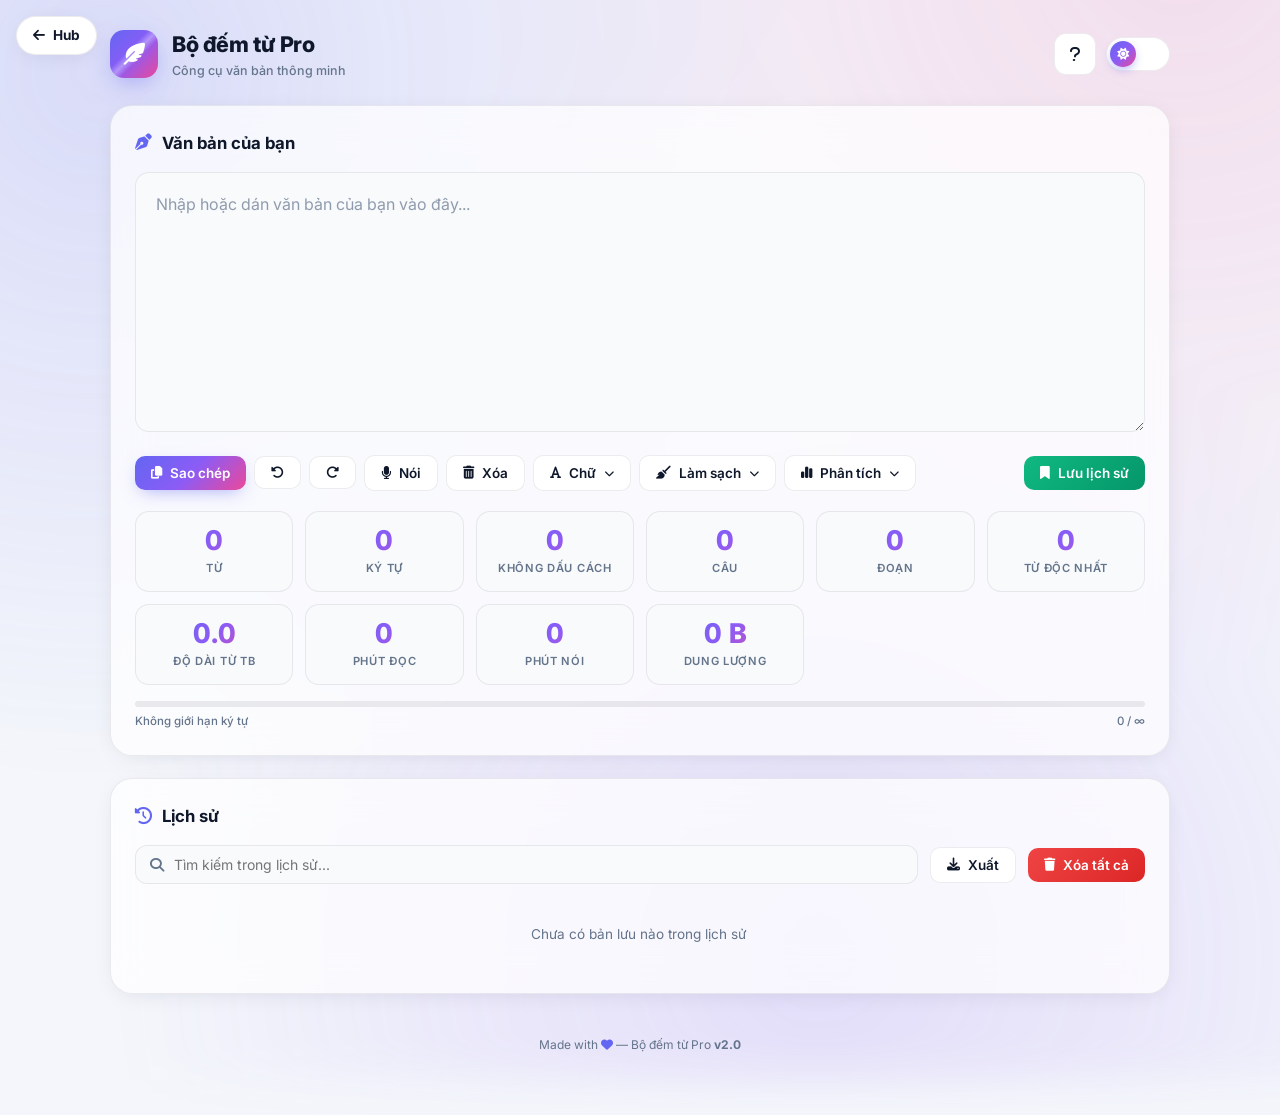
==== commit 17160d00: "feat: modularize architecture into css/js, fix abbreviations regex and add find-replace" ====
--- a/index.html
+++ b/index.html
@@ -10,409 +10,13 @@
 <link rel="preconnect" href="https://fonts.gstatic.com" crossorigin>
 <link href="https://fonts.googleapis.com/css2?family=Inter:wght@400;500;600;700;800&family=JetBrains+Mono:wght@400;500&display=swap" rel="stylesheet">
 <link rel="stylesheet" href="https://cdnjs.cloudflare.com/ajax/libs/font-awesome/6.4.2/css/all.min.css">
-<style>
-/* ============ RESET & TOKENS ============ */
-*,*::before,*::after{margin:0;padding:0;box-sizing:border-box}
-:root{
-  --bg:#f4f6fb;
-  --bg-2:#eef1f9;
-  --surface:rgba(255,255,255,.72);
-  --surface-solid:#ffffff;
-  --surface-2:#f8fafc;
-  --text:#0f172a;
-  --text-muted:#64748b;
-  --border:rgba(15,23,42,.08);
-  --border-strong:rgba(15,23,42,.14);
-  --accent:#6366f1;
-  --accent-2:#8b5cf6;
-  --accent-soft:rgba(99,102,241,.12);
-  --accent-grad:linear-gradient(135deg,#6366f1 0%,#8b5cf6 50%,#ec4899 100%);
-  --success:#10b981;
-  --warning:#f59e0b;
-  --danger:#ef4444;
-  --shadow-sm:0 1px 2px rgba(15,23,42,.04);
-  --shadow:0 4px 24px -8px rgba(15,23,42,.12);
-  --shadow-lg:0 24px 60px -20px rgba(15,23,42,.25);
-  --radius:14px;
-  --radius-lg:22px;
-  --radius-pill:999px;
-  --tr:all .25s cubic-bezier(.4,0,.2,1);
-}
-body.dark{
-  --bg:#0b1020;
-  --bg-2:#0f1629;
-  --surface:rgba(24,31,52,.72);
-  --surface-solid:#151c33;
-  --surface-2:#1a2140;
-  --text:#e8ecf6;
-  --text-muted:#94a3b8;
-  --border:rgba(148,163,184,.14);
-  --border-strong:rgba(148,163,184,.24);
-  --accent-soft:rgba(99,102,241,.2);
-  --shadow:0 4px 24px -8px rgba(0,0,0,.5);
-  --shadow-lg:0 24px 60px -20px rgba(0,0,0,.7);
-}
-
-body{
-  font-family:'Inter',system-ui,sans-serif;
-  background:var(--bg);
-  color:var(--text);
-  min-height:100vh;
-  line-height:1.55;
-  transition:background .35s,color .35s;
-  overflow-x:hidden;
-  -webkit-font-smoothing:antialiased;
-}
-/* animated mesh background */
-body::before{
-  content:'';position:fixed;inset:-20%;z-index:-1;
-  background:
-    radial-gradient(circle at 20% 20%,rgba(99,102,241,.18),transparent 40%),
-    radial-gradient(circle at 80% 10%,rgba(236,72,153,.14),transparent 40%),
-    radial-gradient(circle at 60% 90%,rgba(139,92,246,.16),transparent 45%);
-  animation:mesh 22s ease-in-out infinite alternate;
-  filter:blur(20px);
-}
-body.dark::before{opacity:.55}
-@keyframes mesh{
-  0%{transform:translate(0,0) scale(1)}
-  50%{transform:translate(2%,-2%) scale(1.05)}
-  100%{transform:translate(-2%,2%) scale(1)}
-}
-
-/* ============ LAYOUT ============ */
-.container{max-width:1100px;margin:0 auto;padding:28px 20px 60px}
-header.app-header{
-  display:flex;justify-content:space-between;align-items:center;
-  gap:16px;flex-wrap:wrap;margin-bottom:24px;
-}
-.brand{display:flex;align-items:center;gap:14px}
-.brand-logo{
-  width:48px;height:48px;border-radius:14px;
-  background:var(--accent-grad);color:#fff;
-  display:grid;place-items:center;font-size:22px;
-  box-shadow:0 8px 24px -6px rgba(99,102,241,.5);
-  position:relative;overflow:hidden;
-}
-.brand-logo::after{
-  content:'';position:absolute;inset:0;
-  background:linear-gradient(135deg,transparent 40%,rgba(255,255,255,.35) 50%,transparent 60%);
-  animation:shine 4s linear infinite;
-}
-@keyframes shine{0%{transform:translateX(-100%)}100%{transform:translateX(100%)}}
-.brand h1{font-size:1.35rem;font-weight:800;letter-spacing:-.02em}
-.brand p{font-size:.78rem;color:var(--text-muted);font-weight:500}
-
-.header-actions{display:flex;gap:10px;align-items:center}
-
-/* icon button */
-.icon-btn{
-  width:42px;height:42px;border-radius:12px;
-  background:var(--surface-solid);border:1px solid var(--border);
-  color:var(--text);cursor:pointer;
-  display:grid;place-items:center;font-size:16px;
-  transition:var(--tr);position:relative;
-  backdrop-filter:blur(12px);
-}
-.icon-btn:hover{transform:translateY(-2px);border-color:var(--accent);color:var(--accent);box-shadow:var(--shadow)}
-.icon-btn .badge{
-  position:absolute;top:-4px;right:-4px;
-  background:var(--accent);color:#fff;font-size:10px;font-weight:700;
-  border-radius:999px;padding:2px 6px;min-width:18px;text-align:center;
-}
-
-/* theme toggle */
-.theme-toggle{
-  width:64px;height:34px;border-radius:999px;
-  background:var(--surface-solid);border:1px solid var(--border);
-  cursor:pointer;position:relative;transition:var(--tr);
-  backdrop-filter:blur(12px);
-}
-.theme-toggle .thumb{
-  position:absolute;top:3px;left:3px;width:26px;height:26px;
-  border-radius:50%;background:var(--accent-grad);
-  display:grid;place-items:center;color:#fff;font-size:12px;
-  transition:transform .35s cubic-bezier(.34,1.56,.64,1);
-  box-shadow:0 4px 10px -2px rgba(99,102,241,.5);
-}
-body.dark .theme-toggle .thumb{transform:translateX(30px)}
-.theme-toggle:hover{border-color:var(--accent)}
-
-/* ============ CARD ============ */
-.card{
-  background:var(--surface);
-  border:1px solid var(--border);
-  border-radius:var(--radius-lg);
-  padding:24px;
-  box-shadow:var(--shadow);
-  backdrop-filter:blur(20px);
-  -webkit-backdrop-filter:blur(20px);
-  margin-bottom:22px;
-  transition:var(--tr);
-}
-.card-title{
-  display:flex;align-items:center;gap:10px;
-  font-size:1.05rem;font-weight:700;margin-bottom:16px;
-}
-.card-title i{color:var(--accent)}
-
-/* ============ EDITOR ============ */
-.editor-wrap{position:relative}
-textarea.editor{
-  width:100%;min-height:260px;padding:18px 20px;
-  font-family:'Inter',sans-serif;font-size:16px;line-height:1.7;
-  background:var(--surface-2);color:var(--text);
-  border:1.5px solid var(--border);border-radius:var(--radius);
-  resize:vertical;outline:none;transition:var(--tr);
-}
-textarea.editor:focus{
-  border-color:var(--accent);
-  box-shadow:0 0 0 4px var(--accent-soft);
-  background:var(--surface-solid);
-}
-textarea.editor::placeholder{color:var(--text-muted);opacity:.7}
-
-.save-indicator{
-  position:absolute;top:14px;right:16px;
-  font-size:11px;color:var(--text-muted);
-  background:var(--surface-solid);padding:4px 10px;border-radius:999px;
-  border:1px solid var(--border);
-  display:flex;align-items:center;gap:6px;
-  opacity:0;transition:opacity .3s;pointer-events:none;
-}
-.save-indicator.show{opacity:1}
-.save-indicator i{color:var(--success)}
-
-/* ============ TOOLBAR ============ */
-.toolbar{
-  display:flex;flex-wrap:wrap;gap:8px;margin-top:16px;
-  align-items:center;
-}
-.btn{
-  display:inline-flex;align-items:center;gap:8px;
-  padding:9px 16px;border-radius:10px;
-  font-family:inherit;font-size:13.5px;font-weight:600;
-  background:var(--surface-solid);color:var(--text);
-  border:1px solid var(--border);cursor:pointer;
-  transition:var(--tr);white-space:nowrap;position:relative;overflow:hidden;
-}
-.btn:hover{transform:translateY(-2px);box-shadow:var(--shadow);border-color:var(--border-strong)}
-.btn:active{transform:translateY(0)}
-.btn i{font-size:13px}
-.btn-primary{background:var(--accent-grad);color:#fff;border:none;box-shadow:0 6px 18px -6px rgba(99,102,241,.55)}
-.btn-primary:hover{box-shadow:0 10px 24px -6px rgba(99,102,241,.7)}
-.btn-success{background:linear-gradient(135deg,#10b981,#059669);color:#fff;border:none}
-.btn-danger{background:linear-gradient(135deg,#ef4444,#dc2626);color:#fff;border:none}
-.btn-ghost{background:transparent}
-
-/* dropdown */
-.dropdown{position:relative}
-.dropdown-menu{
-  position:absolute;top:calc(100% + 8px);left:0;z-index:50;
-  background:var(--surface-solid);border:1px solid var(--border);
-  border-radius:14px;padding:8px;min-width:230px;
-  box-shadow:var(--shadow-lg);
-  opacity:0;visibility:hidden;transform:translateY(-8px);
-  transition:var(--tr);
-}
-.dropdown.open .dropdown-menu{opacity:1;visibility:visible;transform:translateY(0)}
-.dropdown-menu button{
-  width:100%;text-align:left;padding:9px 12px;
-  background:transparent;border:none;border-radius:8px;
-  color:var(--text);font-family:inherit;font-size:13.5px;font-weight:500;
-  cursor:pointer;display:flex;align-items:center;gap:10px;
-  transition:background .15s;
-}
-.dropdown-menu button:hover{background:var(--accent-soft);color:var(--accent)}
-.dropdown-menu hr{border:none;border-top:1px solid var(--border);margin:6px 4px}
-.dropdown-menu button i{width:16px;text-align:center;color:var(--text-muted);font-size:13px}
-.dropdown-menu button:hover i{color:var(--accent)}
-
-/* ============ STATS ============ */
-.stats-grid{
-  display:grid;grid-template-columns:repeat(auto-fit,minmax(140px,1fr));
-  gap:12px;margin-top:20px;
-}
-.stat{
-  background:var(--surface-2);border:1px solid var(--border);
-  border-radius:14px;padding:14px 12px;text-align:center;
-  transition:var(--tr);position:relative;overflow:hidden;
-}
-.stat::before{
-  content:'';position:absolute;top:0;left:0;right:0;height:3px;
-  background:var(--accent-grad);opacity:0;transition:opacity .3s;
-}
-.stat:hover{transform:translateY(-3px);border-color:var(--border-strong);box-shadow:var(--shadow)}
-.stat:hover::before{opacity:1}
-.stat-value{
-  font-size:1.7rem;font-weight:800;
-  background:var(--accent-grad);-webkit-background-clip:text;-webkit-text-fill-color:transparent;
-  background-clip:text;line-height:1.1;font-variant-numeric:tabular-nums;
-}
-.stat-label{
-  font-size:.7rem;font-weight:600;color:var(--text-muted);
-  text-transform:uppercase;letter-spacing:.06em;margin-top:4px;
-}
-.stat.clickable{cursor:pointer}
-
-/* progress bar */
-.limit-bar{height:6px;background:var(--border);border-radius:999px;margin-top:16px;overflow:hidden;position:relative}
-.limit-bar-fill{height:100%;background:var(--accent-grad);width:0;border-radius:999px;transition:width .3s,background .3s}
-.limit-bar-fill.warning{background:linear-gradient(90deg,#f59e0b,#f97316)}
-.limit-bar-fill.danger{background:linear-gradient(90deg,#ef4444,#dc2626)}
-.limit-info{display:flex;justify-content:space-between;font-size:11.5px;color:var(--text-muted);margin-top:6px;font-weight:500}
-
-/* ============ HISTORY ============ */
-.history-head{display:flex;flex-wrap:wrap;gap:12px;align-items:center;margin-bottom:16px}
-.search-box{
-  flex:1;min-width:200px;display:flex;align-items:center;gap:10px;
-  background:var(--surface-2);border:1px solid var(--border);
-  border-radius:12px;padding:10px 14px;transition:var(--tr);
-}
-.search-box:focus-within{border-color:var(--accent);box-shadow:0 0 0 4px var(--accent-soft)}
-.search-box i{color:var(--text-muted);font-size:14px}
-.search-box input{flex:1;background:transparent;border:none;outline:none;color:var(--text);font-family:inherit;font-size:14px}
-
-.history-list{display:flex;flex-direction:column;gap:12px;max-height:520px;overflow-y:auto;padding-right:4px}
-.history-list::-webkit-scrollbar{width:8px}
-.history-list::-webkit-scrollbar-thumb{background:var(--border-strong);border-radius:4px}
-
-.history-item{
-  background:var(--surface-2);border:1px solid var(--border);
-  border-radius:14px;padding:14px 16px;transition:var(--tr);
-  animation:fadeIn .35s ease;
-}
-@keyframes fadeIn{from{opacity:0;transform:translateY(8px)}to{opacity:1;transform:translateY(0)}}
-.history-item:hover{border-color:var(--border-strong);box-shadow:var(--shadow)}
-.history-item.pinned{border-left:3px solid var(--warning)}
-
-.h-row1{display:flex;align-items:center;gap:10px;margin-bottom:6px}
-.h-title{font-weight:600;font-size:14.5px;flex:1;overflow:hidden;text-overflow:ellipsis;white-space:nowrap;display:flex;align-items:center;gap:8px}
-.h-title input{
-  flex:1;background:var(--surface-solid);border:1px solid var(--accent);
-  border-radius:8px;padding:5px 10px;font-family:inherit;font-size:14px;color:var(--text);outline:none;
-}
-.h-actions{display:flex;gap:4px}
-.h-actions button{
-  width:30px;height:30px;border-radius:8px;border:none;
-  background:transparent;color:var(--text-muted);cursor:pointer;
-  display:grid;place-items:center;font-size:12.5px;transition:var(--tr);
-}
-.h-actions button:hover{background:var(--accent-soft);color:var(--accent);transform:scale(1.08)}
-.h-actions button.fav.active{color:var(--warning)}
-.h-actions button.del:hover{background:rgba(239,68,68,.12);color:var(--danger)}
-
-.h-preview{
-  color:var(--text-muted);font-size:13px;line-height:1.5;
-  display:-webkit-box;-webkit-line-clamp:2;-webkit-box-orient:vertical;overflow:hidden;
-  margin:6px 0 8px;
-}
-.h-meta{display:flex;flex-wrap:wrap;gap:14px;font-size:11.5px;color:var(--text-muted);font-weight:500}
-.h-meta span{display:inline-flex;align-items:center;gap:5px}
-.h-meta i{color:var(--accent);font-size:10.5px}
-
-.empty{
-  text-align:center;padding:40px 20px;color:var(--text-muted);
-}
-.empty i{font-size:44px;opacity:.25;margin-bottom:12px;display:block}
-.empty p{font-size:14px;font-weight:500}
-
-/* ============ MODAL ============ */
-.modal-backdrop{
-  position:fixed;inset:0;background:rgba(15,23,42,.55);
-  backdrop-filter:blur(6px);-webkit-backdrop-filter:blur(6px);
-  z-index:200;display:grid;place-items:center;padding:20px;
-  opacity:0;visibility:hidden;transition:var(--tr);
-}
-.modal-backdrop.open{opacity:1;visibility:visible}
-.modal{
-  background:var(--surface-solid);border:1px solid var(--border);
-  border-radius:20px;padding:24px;width:100%;max-width:520px;
-  box-shadow:var(--shadow-lg);transform:scale(.95);transition:var(--tr);
-  max-height:85vh;overflow-y:auto;
-}
-.modal-backdrop.open .modal{transform:scale(1)}
-.modal-head{display:flex;justify-content:space-between;align-items:center;margin-bottom:18px}
-.modal-head h3{font-size:1.1rem;font-weight:700}
-.modal-head button{
-  width:32px;height:32px;border-radius:9px;border:none;
-  background:var(--surface-2);color:var(--text-muted);cursor:pointer;transition:var(--tr);
-}
-.modal-head button:hover{background:var(--danger);color:#fff}
-.modal input[type=text]{
-  width:100%;padding:12px 14px;border-radius:12px;
-  border:1.5px solid var(--border);background:var(--surface-2);
-  color:var(--text);font-family:inherit;font-size:15px;outline:none;transition:var(--tr);
-}
-.modal input[type=text]:focus{border-color:var(--accent);box-shadow:0 0 0 4px var(--accent-soft)}
-.modal-actions{display:flex;gap:10px;justify-content:flex-end;margin-top:18px}
-
-/* frequency list */
-.freq-list{display:flex;flex-direction:column;gap:8px;max-height:50vh;overflow-y:auto}
-.freq-item{display:flex;align-items:center;gap:12px;padding:9px 12px;background:var(--surface-2);border-radius:10px}
-.freq-word{font-family:'JetBrains Mono',monospace;font-weight:600;font-size:14px;min-width:80px}
-.freq-bar{flex:1;height:8px;background:var(--border);border-radius:999px;overflow:hidden}
-.freq-bar div{height:100%;background:var(--accent-grad);border-radius:999px;transition:width .5s}
-.freq-count{font-size:13px;font-weight:700;color:var(--accent);min-width:36px;text-align:right}
-
-/* shortcuts table */
-.kbd-table{width:100%;border-collapse:collapse;font-size:14px}
-.kbd-table td{padding:9px 4px;border-bottom:1px solid var(--border)}
-.kbd-table td:last-child{text-align:right;color:var(--text-muted);font-size:12.5px}
-kbd{
-  display:inline-block;padding:3px 8px;border-radius:6px;
-  background:var(--surface-2);border:1px solid var(--border-strong);
-  font-family:'JetBrains Mono',monospace;font-size:11.5px;font-weight:600;
-  box-shadow:0 2px 0 var(--border-strong);
-}
-
-/* ============ TOAST ============ */
-.toast-container{
-  position:fixed;bottom:24px;left:50%;transform:translateX(-50%);
-  z-index:300;display:flex;flex-direction:column-reverse;gap:10px;align-items:center;
-  pointer-events:none;width:min(92vw,420px);
-}
-.toast{
-  display:flex;align-items:center;gap:12px;
-  background:var(--surface-solid);border:1px solid var(--border);
-  border-radius:14px;padding:12px 18px;min-width:220px;
-  box-shadow:var(--shadow-lg);font-size:14px;font-weight:500;
-  animation:toastIn .35s cubic-bezier(.34,1.56,.64,1);
-  pointer-events:auto;
-}
-@keyframes toastIn{from{opacity:0;transform:translateY(20px) scale(.95)}to{opacity:1;transform:translateY(0) scale(1)}}
-.toast.out{animation:toastOut .3s forwards}
-@keyframes toastOut{to{opacity:0;transform:translateY(20px) scale(.95)}}
-.toast-icon{
-  width:30px;height:30px;border-radius:50%;display:grid;place-items:center;
-  color:#fff;font-size:13px;flex-shrink:0;
-}
-.toast.success .toast-icon{background:linear-gradient(135deg,#10b981,#059669)}
-.toast.error .toast-icon{background:linear-gradient(135deg,#ef4444,#dc2626)}
-.toast.info .toast-icon{background:var(--accent-grad)}
-
-/* footer */
-footer{text-align:center;font-size:12px;color:var(--text-muted);padding:20px 0 0}
-footer i{color:var(--accent)}
-
-/* ============ RESPONSIVE ============ */
-@media (max-width:600px){
-  .container{padding:20px 14px 40px}
-  .brand h1{font-size:1.15rem}
-  .stats-grid{grid-template-columns:repeat(2,1fr);gap:10px}
-  .stat{padding:11px 8px}
-  .stat-value{font-size:1.35rem}
-  .btn{padding:8px 12px;font-size:12.5px}
-  .btn span.lbl{display:none}
-  .card{padding:18px}
-  .theme-toggle{width:56px;height:30px}
-  body.dark .theme-toggle .thumb{transform:translateX(26px)}
-  .theme-toggle .thumb{width:22px;height:22px}
-}
-</style>
+<link rel="stylesheet" href="css/style.css">
 </head>
 <body>
 
+<!-- Back to Hub Navigation -->
+<a href="../index.html" class="hub-pill" title="Quay lại Master Hub"><i class="fas fa-arrow-left"></i> <span>Hub</span></a>
+
 <div class="container">
 
   <!-- ============ HEADER ============ -->
@@ -446,7 +50,9 @@
       <button class="btn btn-primary" id="copyBtn"><i class="fas fa-copy"></i><span class="lbl">Sao chép</span></button>
       <button class="btn" id="undoBtn" title="Hoàn tác (Ctrl+Z)"><i class="fas fa-rotate-left"></i></button>
       <button class="btn" id="redoBtn" title="Làm lại (Ctrl+Y)"><i class="fas fa-rotate-right"></i></button>
-      <button class="btn" id="clearBtn"><i class="fas fa-trash-alt"></i><span class="lbl">Xóa</span></button>
+      
+        <button class="btn" id="micBtn" title="Nhập liệu bằng giọng nói tiếng Việt"><i class="fas fa-microphone"></i><span class="lbl">Nói</span></button>
+        <button class="btn" id="clearBtn"><i class="fas fa-trash-alt"></i><span class="lbl">Xóa</span></button>
 
       <div class="dropdown" id="caseDropdown">
         <button class="btn dropdown-toggle"><i class="fas fa-font"></i><span class="lbl">Chữ</span> <i class="fas fa-chevron-down" style="font-size:10px"></i></button>
@@ -463,7 +69,12 @@
         <div class="dropdown-menu">
           <button data-action="trim"><i class="fas fa-scissors"></i> Xóa khoảng trắng thừa</button>
           <button data-action="rmlines"><i class="fas fa-align-left"></i> Xóa xuống dòng</button>
-          <button data-action="rmaccents"><i class="fas fa-language"></i> Xóa dấu tiếng Việt</button>
+          <button data-action="rmaccents"><i class="fas fa-language"></i> Xóa dấu tiếng Việt</button>
+          <button data-action="dedup"><i class="fas fa-filter"></i> Lọc trùng dòng (Deduplicate)</button>
+          <button data-action="sortaz"><i class="fas fa-arrow-down-a-z"></i> Sắp xếp dòng (A → Z)</button>
+          <button data-action="sortza"><i class="fas fa-arrow-up-z-a"></i> Sắp xếp dòng (Z → A)</button>
+
+          <button data-action="slug"><i class="fas fa-link"></i> Tạo URL Slug</button>
           <button data-action="reverse"><i class="fas fa-arrows-rotate"></i> Đảo ngược văn bản</button>
         </div>
       </div>
@@ -471,6 +82,7 @@
       <div class="dropdown" id="analyzeDropdown">
         <button class="btn dropdown-toggle"><i class="fas fa-chart-simple"></i><span class="lbl">Phân tích</span> <i class="fas fa-chevron-down" style="font-size:10px"></i></button>
         <div class="dropdown-menu">
+          <button data-action="find-replace"><i class="fas fa-search"></i> Tìm kiếm & Thay thế</button>
           <button data-action="frequency"><i class="fas fa-ranking-star"></i> Tần suất từ</button>
           <button data-action="stats-to-clipboard"><i class="fas fa-clipboard-list"></i> Sao chép thống kê</button>
         </div>
@@ -488,7 +100,9 @@
       <div class="stat"><div class="stat-value" id="paragraphCount">0</div><div class="stat-label">Đoạn</div></div>
       <div class="stat"><div class="stat-value" id="uniqueWords">0</div><div class="stat-label">Từ độc nhất</div></div>
       <div class="stat"><div class="stat-value" id="avgWordLen">0</div><div class="stat-label">Độ dài từ TB</div></div>
-      <div class="stat"><div class="stat-value" id="readingTime">0</div><div class="stat-label">Phút đọc</div></div>
+      <div class="stat"><div class="stat-value" id="readingTime">0</div><div class="stat-label">Phút đọc</div></div>
+      <div class="stat"><div class="stat-value" id="speakingTime">0</div><div class="stat-label">Phút nói</div></div>
+      <div class="stat"><div class="stat-value" id="byteSize">0 B</div><div class="stat-label">Dung lượng</div></div>
     </div>
 
     <!-- char limit bar -->
@@ -513,7 +127,8 @@
         <button class="btn dropdown-toggle"><i class="fas fa-download"></i><span class="lbl">Xuất</span></button>
         <div class="dropdown-menu" style="right:0;left:auto">
           <button data-action="export-json"><i class="fas fa-file-code"></i> Xuất JSON</button>
-          <button data-action="export-txt"><i class="fas fa-file-lines"></i> Xuất TXT</button>
+          <button data-action="export-txt"><i class="fas fa-file-lines"></i> Xuất TXT</button>
+          <button data-action="export-md"><i class="fas fa-file-invoice"></i> Xuất Markdown (.md)</button>
         </div>
       </div>
       <button class="btn btn-danger" id="clearAllBtn"><i class="fas fa-trash"></i><span class="lbl">Xóa tất cả</span></button>
@@ -565,6 +180,28 @@
   </div>
 </div>
 
+
+<!-- ============ MODAL: FIND & REPLACE ============ -->
+<div class="modal-backdrop" id="findReplaceModal">
+  <div class="modal">
+    <div class="modal-head">
+      <h3><i class="fas fa-search" style="color:var(--accent);margin-right:8px"></i>Tìm kiếm & Thay thế</h3>
+      <button class="modal-close"><i class="fas fa-times"></i></button>
+    </div>
+    <label style="font-size:13px;color:var(--text-muted);font-weight:500">Tìm từ khóa</label>
+    <input type="text" id="findInput" placeholder="Nhập từ hoặc cụm từ cần tìm..." style="margin-top:6px;margin-bottom:12px">
+    <label style="font-size:13px;color:var(--text-muted);font-weight:500">Thay thế bằng</label>
+    <input type="text" id="replaceInput" placeholder="Nhập nội dung thay thế..." style="margin-top:6px;margin-bottom:12px">
+    <label style="display:flex;align-items:center;gap:8px;font-size:13px;cursor:pointer;margin-top:4px">
+      <input type="checkbox" id="matchCaseCheck"> Phân biệt hoa / thường
+    </label>
+    <div class="modal-actions">
+      <button class="btn modal-close">Hủy</button>
+      <button class="btn btn-primary" id="doReplaceAllBtn"><i class="fas fa-sync-alt"></i> Thay thế tất cả</button>
+    </div>
+  </div>
+</div>
+
 <!-- ============ MODAL: FREQUENCY ============ -->
 <div class="modal-backdrop" id="freqModal">
   <div class="modal">
@@ -579,499 +216,11 @@
 <!-- ============ TOASTS ============ -->
 <div class="toast-container" id="toastContainer"></div>
 
-<script>
-(function(){
-  'use strict';
-
-  /* ============ DOM refs ============ */
-  const $ = id => document.getElementById(id);
-  const textarea = $('textInput');
-  const saveIndicator = $('saveIndicator');
-  const historyList = $('historyList');
-  const historyBadge = $('historyBadge');
-  const toastContainer = $('toastContainer');
-  const searchInput = $('searchHistory');
-  const themeIcon = $('themeIcon');
-  const limitFill = $('limitFill');
-  const limitLabel = $('limitLabel');
-  const limitValue = $('limitValue');
-
-  /* ============ State ============ */
-  const LS = {
-    history: 'pro_v2_history',
-    current: 'pro_v2_current',
-    dark: 'pro_v2_dark',
-    limit: 'pro_v2_limit'
-  };
-  let history = safeJSON(localStorage.getItem(LS.history), []);
-  let darkMode = localStorage.getItem(LS.dark) === '1';
-  let charLimit = parseInt(localStorage.getItem(LS.limit)) || 0;
-  let searchTerm = '';
-  let saveIndicatorTimer = null;
-
-  // undo/redo stacks
-  const undoStack = [];
-  const redoStack = [];
-  let lastSnapshot = '';
-
-  /* ============ Utils ============ */
-  function safeJSON(str, fallback){
-    try{ return str ? JSON.parse(str) : fallback; }catch(e){ return fallback; }
-  }
-  function escapeHtml(s){
-    return String(s).replace(/[&<>"']/g, m => ({
-      '&':'&amp;','<':'&lt;','>':'&gt;','"':'&quot;',"'":'&#39;'
-    }[m]));
-  }
-  function debounce(fn, ms){
-    let t; return function(...args){
-      clearTimeout(t); t = setTimeout(()=>fn.apply(this,args), ms);
-    };
-  }
-  function nowString(){
-    const d = new Date();
-    return d.toLocaleString('vi-VN', {hour:'2-digit',minute:'2-digit',day:'2-digit',month:'2-digit',year:'numeric'});
-  }
-  function uid(){ return Date.now().toString(36) + Math.random().toString(36).slice(2,7); }
-
-  /* ============ Toast ============ */
-  function showToast(msg, type='success'){
-    const icons = {success:'fa-check', error:'fa-xmark', info:'fa-info'};
-    const el = document.createElement('div');
-    el.className = 'toast ' + type;
-    el.innerHTML = `<div class="toast-icon"><i class="fas ${icons[type]||icons.info}"></i></div><div>${escapeHtml(msg)}</div>`;
-    toastContainer.appendChild(el);
-    setTimeout(()=>{
-      el.classList.add('out');
-      setTimeout(()=>el.remove(), 300);
-    }, 2400);
-  }
-
-  /* ============ Theme ============ */
-  function applyTheme(){
-    document.body.classList.toggle('dark', darkMode);
-    themeIcon.className = darkMode ? 'fas fa-moon' : 'fas fa-sun';
-    localStorage.setItem(LS.dark, darkMode ? '1' : '0');
-  }
-  $('themeToggle').addEventListener('click', ()=>{ darkMode = !darkMode; applyTheme(); });
-
-  /* ============ Text stats ============ */
-  function computeStats(text){
-    const trimmed = text.trim();
-    const words = trimmed ? trimmed.split(/\s+/).filter(Boolean) : [];
-    const wordCount = words.length;
-    const charCount = text.length;
-    const charNoSpace = text.replace(/\s/g,'').length;
-    const sentences = trimmed ? text.split(/[.!?…]+/).filter(s=>s.trim().length).length : 0;
-    const paragraphs = trimmed ? text.split(/\n\s*\n/).filter(p=>p.trim().length).length : 0;
-    const lower = words.map(w=>w.toLowerCase().replace(/[.,!?;:…"“”‘’()\[\]{}]/g,''));
-    const uniqueSet = new Set(lower.filter(Boolean));
-    const avgLen = wordCount ? (words.reduce((a,w)=>a+w.length,0)/wordCount) : 0;
-    const readMin = wordCount/200;
-    const speakMin = wordCount/130;
-    return {wordCount, charCount, charNoSpace, sentences, paragraphs, unique: uniqueSet.size, avgLen, readMin, speakMin, words: lower};
-  }
-
-  function updateStats(){
-    const text = textarea.value;
-    const s = computeStats(text);
-    $('wordCount').textContent = s.wordCount.toLocaleString('vi-VN');
-    $('charCount').textContent = s.charCount.toLocaleString('vi-VN');
-    $('charNoSpace').textContent = s.charNoSpace.toLocaleString('vi-VN');
-    $('sentenceCount').textContent = s.sentences.toLocaleString('vi-VN');
-    $('paragraphCount').textContent = s.paragraphs.toLocaleString('vi-VN');
-    $('uniqueWords').textContent = s.unique.toLocaleString('vi-VN');
-    $('avgWordLen').textContent = s.avgLen.toFixed(1);
-    $('readingTime').textContent = s.readMin < 1 && s.readMin > 0 ? '<1' : Math.round(s.readMin);
-
-    // char limit
-    if(charLimit > 0){
-      const pct = Math.min(100, (s.charCount / charLimit) * 100);
-      limitFill.style.width = pct + '%';
-      limitFill.classList.toggle('warning', pct >= 80 && pct < 100);
-      limitFill.classList.toggle('danger', pct >= 100);
-      limitLabel.textContent = `Giới hạn: ${charLimit.toLocaleString('vi-VN')} ký tự`;
-      limitValue.textContent = `${s.charCount.toLocaleString('vi-VN')} / ${charLimit.toLocaleString('vi-VN')}`;
-    } else {
-      limitFill.style.width = '0%';
-      limitLabel.textContent = 'Không giới hạn ký tự (nhấn để đặt)';
-      limitValue.textContent = `${s.charCount.toLocaleString('vi-VN')} / ∞`;
-    }
-  }
-
-  /* ============ Auto-save & Undo/Redo ============ */
-  function persist(){
-    localStorage.setItem(LS.current, textarea.value);
-    saveIndicator.classList.add('show');
-    clearTimeout(saveIndicatorTimer);
-    saveIndicatorTimer = setTimeout(()=>saveIndicator.classList.remove('show'), 1400);
-  }
-  function pushUndo(prev){
-    if(prev === lastSnapshot) return;
-    undoStack.push(prev);
-    if(undoStack.length > 100) undoStack.shift();
-    redoStack.length = 0;
-    lastSnapshot = textarea.value;
-  }
-  function undo(){
-    if(!undoStack.length) return showToast('Không có gì để hoàn tác', 'info');
-    const prev = undoStack.pop();
-    redoStack.push(textarea.value);
-    textarea.value = prev;
-    lastSnapshot = prev;
-    updateStats(); persist();
-    showToast('Đã hoàn tác', 'info');
-  }
-  function redo(){
-    if(!redoStack.length) return showToast('Không có gì để làm lại', 'info');
-    const next = redoStack.pop();
-    undoStack.push(textarea.value);
-    textarea.value = next;
-    lastSnapshot = next;
-    updateStats(); persist();
-    showToast('Đã làm lại', 'info');
-  }
-
-  /* ============ History render ============ */
-  function renderHistory(){
-    const term = searchTerm.toLowerCase().trim();
-    let filtered = history.slice();
-    // pinned first
-    filtered.sort((a,b)=>(b.pinned?1:0)-(a.pinned?1:0));
-    if(term){
-      filtered = filtered.filter(it =>
-        it.title.toLowerCase().includes(term) || it.text.toLowerCase().includes(term)
-      );
-    }
-    // badge
-    historyBadge.style.display = history.length ? 'inline-block' : 'none';
-    historyBadge.textContent = history.length;
-
-    if(!filtered.length){
-      historyList.innerHTML = `<div class="empty">
-        <i class="fas fa-inbox"></i>
-        <p>${term ? 'Không tìm thấy kết quả phù hợp' : 'Chưa có văn bản nào trong lịch sử'}</p>
-      </div>`;
-      return;
-    }
-
-    historyList.innerHTML = filtered.map(item => `
-      <div class="history-item ${item.pinned?'pinned':''}" data-id="${item.id}">
-        <div class="h-row1">
-          <div class="h-title">${item.pinned?'<i class="fas fa-thumbtack" style="color:var(--warning);font-size:11px"></i>':''}<span class="h-title-text">${escapeHtml(item.title)}</span></div>
-          <div class="h-actions">
-            <button class="fav ${item.pinned?'active':''}" data-act="fav" title="Ghim"><i class="fas fa-thumbtack"></i></button>
-            <button data-act="rename" title="Đổi tên"><i class="fas fa-pen"></i></button>
-            <button data-act="copy" title="Sao chép"><i class="fas fa-copy"></i></button>
-            <button data-act="restore" title="Khôi phục vào editor"><i class="fas fa-arrow-up-from-bracket"></i></button>
-            <button class="del" data-act="del" title="Xóa"><i class="fas fa-trash"></i></button>
-          </div>
-        </div>
-        <div class="h-preview">${escapeHtml(item.text.slice(0,160))}${item.text.length>160?'…':''}</div>
-        <div class="h-meta">
-          <span><i class="far fa-clock"></i> ${escapeHtml(item.time)}</span>
-          <span><i class="fas fa-font"></i> ${item.wordCount.toLocaleString('vi-VN')} từ</span>
-          <span><i class="fas fa-text-height"></i> ${item.charCount.toLocaleString('vi-VN')} ký tự</span>
-        </div>
-      </div>
-    `).join('');
-  }
-
-  /* History delegation */
-  historyList.addEventListener('click', e => {
-    const btn = e.target.closest('button[data-act]');
-    if(!btn) return;
-    const row = btn.closest('.history-item');
-    const id = row.dataset.id;
-    const idx = history.findIndex(h=>h.id===id);
-    if(idx === -1) return;
-    const act = btn.dataset.act;
-
-    if(act === 'copy'){
-      navigator.clipboard.writeText(history[idx].text)
-        .then(()=>showToast('Đã sao chép văn bản'))
-        .catch(()=>showToast('Không thể sao chép','error'));
-    }
-    else if(act === 'restore'){
-      textarea.value = history[idx].text;
-      pushUndo(lastSnapshot);
-      updateStats(); persist();
-      window.scrollTo({top:0,behavior:'smooth'});
-      showToast('Đã khôi phục vào editor');
-    }
-    else if(act === 'del'){
-      if(confirm('Xóa mục này khỏi lịch sử?')){
-        history.splice(idx,1);
-        saveHistory();
-        renderHistory();
-        showToast('Đã xóa mục','info');
-      }
-    }
-    else if(act === 'fav'){
-      history[idx].pinned = !history[idx].pinned;
-      saveHistory();
-      renderHistory();
-      showToast(history[idx].pinned ? 'Đã ghim' : 'Đã bỏ ghim', 'info');
-    }
-    else if(act === 'rename'){
-      const titleEl = row.querySelector('.h-title-text');
-      const cur = history[idx].title;
-      const input = document.createElement('input');
-      input.type = 'text'; input.value = cur; input.maxLength = 100;
-      titleEl.replaceWith(input); input.focus(); input.select();
-
-      const commit = () => {
-        const val = input.value.trim() || 'Văn bản';
-        history[idx].title = val;
-        saveHistory(); renderHistory();
-        showToast('Đã đổi tên');
-      };
-      input.addEventListener('blur', commit);
-      input.addEventListener('keydown', ev => {
-        if(ev.key === 'Enter'){ ev.preventDefault(); input.blur(); }
-        if(ev.key === 'Escape'){ renderHistory(); }
-      });
-    }
-  });
-
-  function saveHistory(){ localStorage.setItem(LS.history, JSON.stringify(history)); }
-  const saveHistoryDebounced = debounce(saveHistory, 300);
-
-  /* ============ Save modal ============ */
-  const saveModal = $('saveModal');
-  const saveTitleInput = $('saveTitleInput');
-
-  function openSaveModal(){
-    const text = textarea.value.trim();
-    if(!text) return showToast('Vui lòng nhập văn bản trước', 'error');
-    saveTitleInput.value = `Văn bản ${new Date().toLocaleString('vi-VN')}`;
-    saveModal.classList.add('open');
-    setTimeout(()=>{ saveTitleInput.focus(); saveTitleInput.select(); }, 150);
-  }
-  function closeModal(el){ el.classList.remove('open'); }
-
-  $('saveHistoryBtn').addEventListener('click', openSaveModal);
-  $('saveConfirmBtn').addEventListener('click', ()=>{
-    const text = textarea.value.trim();
-    const title = saveTitleInput.value.trim() || 'Văn bản';
-    const s = computeStats(text);
-    history.unshift({
-      id: uid(),
-      title,
-      text,
-      wordCount: s.wordCount,
-      charCount: s.charCount,
-      time: nowString(),
-      pinned: false
-    });
-    if(history.length > 200) history.length = 200;
-    saveHistory();
-    renderHistory();
-    closeModal(saveModal);
-    showToast('Đã lưu vào lịch sử');
-  });
-
-  /* ============ Modal close ============ */
-  document.querySelectorAll('.modal-backdrop').forEach(m => {
-    m.addEventListener('click', e => { if(e.target === m) closeModal(m); });
-    m.querySelectorAll('.modal-close').forEach(b => b.addEventListener('click', ()=>closeModal(m)));
-  });
-  document.addEventListener('keydown', e => {
-    if(e.key === 'Escape') document.querySelectorAll('.modal-backdrop.open').forEach(closeModal);
-  });
-
-  /* ============ Help modal ============ */
-  $('helpBtn').addEventListener('click', ()=>$('helpModal').classList.add('open'));
-
-  /* ============ Frequency modal ============ */
-  function openFrequency(){
-    const text = textarea.value.trim();
-    if(!text) return showToast('Chưa có văn bản để phân tích', 'error');
-    const s = computeStats(text);
-    const map = new Map();
-    s.words.filter(w=>w.length>1).forEach(w => map.set(w, (map.get(w)||0)+1));
-    const sorted = [...map.entries()].sort((a,b)=>b[1]-a[1]).slice(0,30);
-    if(!sorted.length) return showToast('Không đủ dữ liệu', 'info');
-    const max = sorted[0][1];
-    $('freqList').innerHTML = sorted.map(([w,c])=>`
-      <div class="freq-item">
-        <div class="freq-word">${escapeHtml(w)}</div>
-        <div class="freq-bar"><div style="width:${(c/max)*100}%"></div></div>
-        <div class="freq-count">${c}</div>
-      </div>
-    `).join('');
-    $('freqModal').classList.add('open');
-  }
-
-  /* ============ Toolbar actions ============ */
-  function applyTransform(fn){
-    const prev = textarea.value;
-    const next = fn(prev);
-    if(next === prev) return showToast('Không có gì thay đổi', 'info');
-    pushUndo(prev);
-    textarea.value = next;
-    updateStats(); persist();
-  }
-
-  const transforms = {
-    upper: t => t.toLocaleUpperCase('vi'),
-    lower: t => t.toLocaleLowerCase('vi'),
-    capitalize: t => t.replace(/\b\p{L}/gu, c => c.toLocaleUpperCase('vi')),
-    sentence: t => t.toLowerCase().replace(/(^\s*\p{L}|[.!?…]\s+\p{L})/gu, c => c.toLocaleUpperCase('vi')),
-    trim: t => t.replace(/[ \t]+/g,' ').replace(/ *\n */g,'\n').replace(/\n{3,}/g,'\n\n').trim(),
-    rmlines: t => t.replace(/\s*\n\s*/g, ' ').replace(/\s+/g,' ').trim(),
-    rmaccents: t => t.normalize('NFD').replace(/[\u0300-\u036f]/g,'').replace(/đ/g,'d').replace(/Đ/g,'D'),
-    reverse: t => t.split('\n').map(line => [...line].reverse().join('')).join('\n')
-  };
-
-  // dropdown toggles
-  document.querySelectorAll('.dropdown').forEach(dd => {
-    const toggle = dd.querySelector('.dropdown-toggle');
-    if(!toggle) return;
-    toggle.addEventListener('click', e => {
-      e.stopPropagation();
-      const wasOpen = dd.classList.contains('open');
-      document.querySelectorAll('.dropdown.open').forEach(o=>o.classList.remove('open'));
-      if(!wasOpen) dd.classList.add('open');
-    });
-  });
-  document.addEventListener('click', ()=>document.querySelectorAll('.dropdown.open').forEach(o=>o.classList.remove('open')));
-
-  // handle dropdown menu actions
-  document.addEventListener('click', e => {
-    const btn = e.target.closest('.dropdown-menu button[data-action]');
-    if(!btn) return;
-    const act = btn.dataset.action;
-    if(transforms[act]) applyTransform(transforms[act]);
-    else if(act === 'frequency') openFrequency();
-    else if(act === 'stats-to-clipboard') copyStats();
-    else if(act === 'export-json') exportJSON();
-    else if(act === 'export-txt') exportTXT();
-  });
-
-  function copyStats(){
-    const s = computeStats(textarea.value);
-    const txt = `THỐNG KÊ VĂN BẢN
-─────────────────────
-Từ: ${s.wordCount}
-Ký tự: ${s.charCount}
-Ký tự (không dấu cách): ${s.charNoSpace}
-Câu: ${s.sentences}
-Đoạn: ${s.paragraphs}
-Từ độc nhất: ${s.unique}
-Độ dài từ trung bình: ${s.avgLen.toFixed(1)}
-Thời gian đọc: ~${s.readMin.toFixed(1)} phút
-Thời gian nói: ~${s.speakMin.toFixed(1)} phút`;
-    navigator.clipboard.writeText(txt)
-      .then(()=>showToast('Đã sao chép thống kê'))
-      .catch(()=>showToast('Không thể sao chép','error'));
-  }
-
-  /* ============ Export ============ */
-  function download(filename, content, type){
-    const blob = new Blob([content], {type});
-    const url = URL.createObjectURL(blob);
-    const a = document.createElement('a');
-    a.href = url; a.download = filename; a.click();
-    URL.revokeObjectURL(url);
-  }
-  function exportJSON(){
-    if(!history.length) return showToast('Lịch sử trống','info');
-    const date = new Date().toISOString().slice(0,10);
-    download(`word_history_${date}.json`, JSON.stringify(history,null,2), 'application/json');
-    showToast('Đã xuất JSON');
-  }
-  function exportTXT(){
-    if(!history.length) return showToast('Lịch sử trống','info');
-    const date = new Date().toISOString().slice(0,10);
-    const content = history.map((h,i)=>
-      `#${i+1} — ${h.title}\n[${h.time}] ${h.wordCount} từ, ${h.charCount} ký tự\n${'─'.repeat(40)}\n${h.text}\n`
-    ).join('\n\n');
-    download(`word_history_${date}.txt`, content, 'text/plain');
-    showToast('Đã xuất TXT');
-  }
-
-  /* ============ Buttons ============ */
-  $('copyBtn').addEventListener('click', ()=>{
-    const t = textarea.value;
-    if(!t.trim()) return showToast('Không có nội dung', 'error');
-    navigator.clipboard.writeText(t)
-      .then(()=>showToast('Đã sao chép'))
-      .catch(()=>showToast('Không thể sao chép','error'));
-  });
-  $('clearBtn').addEventListener('click', ()=>{
-    if(!textarea.value.trim()) return;
-    if(confirm('Xóa văn bản hiện tại?')){
-      pushUndo(textarea.value);
-      textarea.value = '';
-      updateStats(); persist();
-      showToast('Đã xóa','info');
-    }
-  });
-  $('undoBtn').addEventListener('click', undo);
-  $('redoBtn').addEventListener('click', redo);
-  $('clearAllBtn').addEventListener('click', ()=>{
-    if(!history.length) return showToast('Lịch sử đã trống', 'info');
-    if(confirm('Xóa toàn bộ lịch sử? Hành động này không thể hoàn tác.')){
-      history = [];
-      saveHistory();
-      renderHistory();
-      showToast('Đã xóa toàn bộ lịch sử','info');
-    }
-  });
-
-  /* ============ Char limit click ============ */
-  limitLabel.addEventListener('click', ()=>{
-    const v = prompt('Đặt giới hạn ký tự (0 = không giới hạn):', charLimit || 0);
-    if(v === null) return;
-    const n = parseInt(v);
-    if(isNaN(n) || n < 0) return showToast('Giá trị không hợp lệ','error');
-    charLimit = n;
-    localStorage.setItem(LS.limit, charLimit);
-    updateStats();
-  });
-
-  /* ============ Search ============ */
-  const debouncedSearch = debounce(()=>renderHistory(), 200);
-  searchInput.addEventListener('input', e => { searchTerm = e.target.value; debouncedSearch(); });
-
-  /* ============ Input handling ============ */
-  const persistDebounced = debounce(persist, 400);
-  textarea.addEventListener('input', ()=>{
-    pushUndo(lastSnapshot);
-    updateStats();
-    persistDebounced();
-  });
-
-  /* ============ Keyboard shortcuts ============ */
-  document.addEventListener('keydown', e => {
-    const ctrl = e.ctrlKey || e.metaKey;
-    if(!ctrl) return;
-    const k = e.key.toLowerCase();
-    if(k === 's'){ e.preventDefault(); openSaveModal(); }
-    else if(k === 'c' && e.shiftKey){ e.preventDefault(); $('copyBtn').click(); }
-    else if(k === 'z' && !e.shiftKey){ e.preventDefault(); undo(); }
-    else if(k === 'y' || (k === 'z' && e.shiftKey)){ e.preventDefault(); redo(); }
-    else if(k === 'k'){ e.preventDefault(); $('clearBtn').click(); }
-    else if(k === '/'){ e.preventDefault(); $('helpModal').classList.add('open'); }
-  });
-
-  /* ============ Init ============ */
-  function init(){
-    applyTheme();
-    textarea.value = localStorage.getItem(LS.current) || '';
-    lastSnapshot = textarea.value;
-    updateStats();
-    renderHistory();
-    // welcome
-    if(!history.length && textarea.value.trim()){
-      setTimeout(()=>showToast('Văn bản cũ đã được phục hồi','info'), 600);
-    }
-  }
-  init();
-
-  window.addEventListener('beforeunload', ()=>persist());
-})();
-</script>
-</body>
-</html>
+
+  <!-- Modular Scripts -->
+  <script src="js/stats.js"></script>
+  <script src="js/transforms.js"></script>
+  <script src="js/speech.js"></script>
+  <script src="js/app.js"></script>
+</body>
+</html>
--- a/css/style.css
+++ b/css/style.css
@@ -0,0 +1,410 @@
+/* ============ RESET & TOKENS ============ */
+*,*::before,*::after{margin:0;padding:0;box-sizing:border-box}
+:root{
+  --bg:#f4f6fb;
+  --bg-2:#eef1f9;
+  --surface:rgba(255,255,255,.72);
+  --surface-solid:#ffffff;
+  --surface-2:#f8fafc;
+  --text:#0f172a;
+  --text-muted:#64748b;
+  --border:rgba(15,23,42,.08);
+  --border-strong:rgba(15,23,42,.14);
+  --accent:#6366f1;
+  --accent-2:#8b5cf6;
+  --accent-soft:rgba(99,102,241,.12);
+  --accent-grad:linear-gradient(135deg,#6366f1 0%,#8b5cf6 50%,#ec4899 100%);
+  --success:#10b981;
+  --warning:#f59e0b;
+  --danger:#ef4444;
+  --shadow-sm:0 1px 2px rgba(15,23,42,.04);
+  --shadow:0 4px 24px -8px rgba(15,23,42,.12);
+  --shadow-lg:0 24px 60px -20px rgba(15,23,42,.25);
+  --radius:14px;
+  --radius-lg:22px;
+  --radius-pill:999px;
+  --tr:all .25s cubic-bezier(.4,0,.2,1);
+}
+body.dark{
+  --bg:#0b1020;
+  --bg-2:#0f1629;
+  --surface:rgba(24,31,52,.72);
+  --surface-solid:#151c33;
+  --surface-2:#1a2140;
+  --text:#e8ecf6;
+  --text-muted:#94a3b8;
+  --border:rgba(148,163,184,.14);
+  --border-strong:rgba(148,163,184,.24);
+  --accent-soft:rgba(99,102,241,.2);
+  --shadow:0 4px 24px -8px rgba(0,0,0,.5);
+  --shadow-lg:0 24px 60px -20px rgba(0,0,0,.7);
+}
+
+body{
+  font-family:'Inter',system-ui,sans-serif;
+  background:var(--bg);
+  color:var(--text);
+  min-height:100vh;
+  line-height:1.55;
+  transition:background .35s,color .35s;
+  overflow-x:hidden;
+  -webkit-font-smoothing:antialiased;
+}
+/* animated mesh background */
+body::before{
+  content:'';position:fixed;inset:-20%;z-index:-1;
+  background:
+    radial-gradient(circle at 20% 20%,rgba(99,102,241,.18),transparent 40%),
+    radial-gradient(circle at 80% 10%,rgba(236,72,153,.14),transparent 40%),
+    radial-gradient(circle at 60% 90%,rgba(139,92,246,.16),transparent 45%);
+  animation:mesh 22s ease-in-out infinite alternate;
+  filter:blur(20px);
+}
+body.dark::before{opacity:.55}
+@keyframes mesh{
+  0%{transform:translate(0,0) scale(1)}
+  50%{transform:translate(2%,-2%) scale(1.05)}
+  100%{transform:translate(-2%,2%) scale(1)}
+}
+
+/* ============ HUB PILL ============ */
+.hub-pill{
+  position:fixed;top:16px;left:16px;z-index:999;
+  display:inline-flex;align-items:center;gap:8px;
+  padding:8px 16px;border-radius:999px;
+  background:var(--surface-solid);border:1px solid var(--border);
+  color:var(--text);font-weight:700;font-size:.85rem;
+  text-decoration:none;box-shadow:var(--shadow);
+  transition:var(--tr);backdrop-filter:blur(12px);
+}
+.hub-pill:hover{transform:translateY(-2px);color:var(--accent);border-color:var(--accent);box-shadow:var(--shadow-lg)}
+
+/* ============ LAYOUT ============ */
+.container{max-width:1100px;margin:0 auto;padding:28px 20px 60px}
+header.app-header{
+  display:flex;justify-content:space-between;align-items:center;
+  gap:16px;flex-wrap:wrap;margin-bottom:24px;
+}
+.brand{display:flex;align-items:center;gap:14px}
+.brand-logo{
+  width:48px;height:48px;border-radius:14px;
+  background:var(--accent-grad);color:#fff;
+  display:grid;place-items:center;font-size:22px;
+  box-shadow:0 8px 24px -6px rgba(99,102,241,.5);
+  position:relative;overflow:hidden;
+}
+.brand-logo::after{
+  content:'';position:absolute;inset:0;
+  background:linear-gradient(135deg,transparent 40%,rgba(255,255,255,.35) 50%,transparent 60%);
+  animation:shine 4s linear infinite;
+}
+@keyframes shine{0%{transform:translateX(-100%)}100%{transform:translateX(100%)}}
+.brand h1{font-size:1.35rem;font-weight:800;letter-spacing:-.02em}
+.brand p{font-size:.78rem;color:var(--text-muted);font-weight:500}
+
+.header-actions{display:flex;gap:10px;align-items:center}
+
+/* icon button */
+.icon-btn{
+  width:42px;height:42px;border-radius:12px;
+  background:var(--surface-solid);border:1px solid var(--border);
+  color:var(--text);cursor:pointer;
+  display:grid;place-items:center;font-size:16px;
+  transition:var(--tr);position:relative;
+  backdrop-filter:blur(12px);
+}
+.icon-btn:hover{transform:translateY(-2px);border-color:var(--accent);color:var(--accent);box-shadow:var(--shadow)}
+.icon-btn .badge{
+  position:absolute;top:-4px;right:-4px;
+  background:var(--accent);color:#fff;font-size:10px;font-weight:700;
+  border-radius:999px;padding:2px 6px;min-width:18px;text-align:center;
+}
+
+/* theme toggle */
+.theme-toggle{
+  width:64px;height:34px;border-radius:999px;
+  background:var(--surface-solid);border:1px solid var(--border);
+  cursor:pointer;position:relative;transition:var(--tr);
+  backdrop-filter:blur(12px);
+}
+.theme-toggle .thumb{
+  position:absolute;top:3px;left:3px;width:26px;height:26px;
+  border-radius:50%;background:var(--accent-grad);
+  display:grid;place-items:center;color:#fff;font-size:12px;
+  transition:transform .35s cubic-bezier(.34,1.56,.64,1);
+  box-shadow:0 4px 10px -2px rgba(99,102,241,.5);
+}
+body.dark .theme-toggle .thumb{transform:translateX(30px)}
+.theme-toggle:hover{border-color:var(--accent)}
+
+/* ============ CARD ============ */
+.card{
+  background:var(--surface);
+  border:1px solid var(--border);
+  border-radius:var(--radius-lg);
+  padding:24px;
+  box-shadow:var(--shadow);
+  backdrop-filter:blur(20px);
+  -webkit-backdrop-filter:blur(20px);
+  margin-bottom:22px;
+  transition:var(--tr);
+}
+.card-title{
+  display:flex;align-items:center;gap:10px;
+  font-size:1.05rem;font-weight:700;margin-bottom:16px;
+}
+.card-title i{color:var(--accent)}
+
+/* ============ EDITOR ============ */
+.editor-wrap{position:relative}
+textarea.editor{
+  width:100%;min-height:260px;padding:18px 20px;
+  font-family:'Inter',sans-serif;font-size:16px;line-height:1.7;
+  background:var(--surface-2);color:var(--text);
+  border:1.5px solid var(--border);border-radius:var(--radius);
+  resize:vertical;outline:none;transition:var(--tr);
+}
+textarea.editor:focus{
+  border-color:var(--accent);
+  box-shadow:0 0 0 4px var(--accent-soft);
+  background:var(--surface-solid);
+}
+textarea.editor::placeholder{color:var(--text-muted);opacity:.7}
+
+.save-indicator{
+  position:absolute;top:14px;right:16px;
+  font-size:11px;color:var(--text-muted);
+  background:var(--surface-solid);padding:4px 10px;border-radius:999px;
+  border:1px solid var(--border);
+  display:flex;align-items:center;gap:6px;
+  opacity:0;transition:opacity .3s;pointer-events:none;
+}
+.save-indicator.show{opacity:1}
+.save-indicator i{color:var(--success)}
+
+/* ============ TOOLBAR ============ */
+.toolbar{
+  display:flex;flex-wrap:wrap;gap:8px;margin-top:16px;
+  align-items:center;
+}
+.btn{
+  display:inline-flex;align-items:center;gap:8px;
+  padding:9px 16px;border-radius:10px;
+  font-family:inherit;font-size:13.5px;font-weight:600;
+  background:var(--surface-solid);color:var(--text);
+  border:1px solid var(--border);cursor:pointer;
+  transition:var(--tr);white-space:nowrap;position:relative;overflow:hidden;
+}
+.btn:hover{transform:translateY(-2px);box-shadow:var(--shadow);border-color:var(--border-strong)}
+.btn:active{transform:translateY(0)}
+.btn i{font-size:13px}
+.btn-primary{background:var(--accent-grad);color:#fff;border:none;box-shadow:0 6px 18px -6px rgba(99,102,241,.55)}
+.btn-primary:hover{box-shadow:0 10px 24px -6px rgba(99,102,241,.7)}
+.btn-success{background:linear-gradient(135deg,#10b981,#059669);color:#fff;border:none}
+.btn-danger{background:linear-gradient(135deg,#ef4444,#dc2626);color:#fff;border:none}
+.btn-ghost{background:transparent}
+
+/* dropdown */
+.dropdown{position:relative}
+.dropdown-menu{
+  position:absolute;top:calc(100% + 8px);left:0;z-index:50;
+  background:var(--surface-solid);border:1px solid var(--border);
+  border-radius:14px;padding:8px;min-width:230px;
+  box-shadow:var(--shadow-lg);
+  opacity:0;visibility:hidden;transform:translateY(-8px);
+  transition:var(--tr);
+}
+.dropdown.open .dropdown-menu{opacity:1;visibility:visible;transform:translateY(0)}
+.dropdown-menu button{
+  width:100%;text-align:left;padding:9px 12px;
+  background:transparent;border:none;border-radius:8px;
+  color:var(--text);font-family:inherit;font-size:13.5px;font-weight:500;
+  cursor:pointer;display:flex;align-items:center;gap:10px;
+  transition:background .15s;
+}
+.dropdown-menu button:hover{background:var(--accent-soft);color:var(--accent)}
+.dropdown-menu hr{border:none;border-top:1px solid var(--border);margin:6px 4px}
+.dropdown-menu button i{width:16px;text-align:center;color:var(--text-muted);font-size:13px}
+.dropdown-menu button:hover i{color:var(--accent)}
+
+/* ============ STATS ============ */
+.stats-grid{
+  display:grid;grid-template-columns:repeat(auto-fit,minmax(140px,1fr));
+  gap:12px;margin-top:20px;
+}
+.stat{
+  background:var(--surface-2);border:1px solid var(--border);
+  border-radius:14px;padding:14px 12px;text-align:center;
+  transition:var(--tr);position:relative;overflow:hidden;
+}
+.stat::before{
+  content:'';position:absolute;top:0;left:0;right:0;height:3px;
+  background:var(--accent-grad);opacity:0;transition:opacity .3s;
+}
+.stat:hover{transform:translateY(-3px);border-color:var(--border-strong);box-shadow:var(--shadow)}
+.stat:hover::before{opacity:1}
+.stat-value{
+  font-size:1.7rem;font-weight:800;
+  background:var(--accent-grad);-webkit-background-clip:text;-webkit-text-fill-color:transparent;
+  background-clip:text;line-height:1.1;font-variant-numeric:tabular-nums;
+}
+.stat-label{
+  font-size:.7rem;font-weight:600;color:var(--text-muted);
+  text-transform:uppercase;letter-spacing:.06em;margin-top:4px;
+}
+.stat.clickable{cursor:pointer}
+
+/* progress bar */
+.limit-bar{height:6px;background:var(--border);border-radius:999px;margin-top:16px;overflow:hidden;position:relative}
+.limit-bar-fill{height:100%;background:var(--accent-grad);width:0;border-radius:999px;transition:width .3s,background .3s}
+.limit-bar-fill.warning{background:linear-gradient(90deg,#f59e0b,#f97316)}
+.limit-bar-fill.danger{background:linear-gradient(90deg,#ef4444,#dc2626)}
+.limit-info{display:flex;justify-content:space-between;font-size:11.5px;color:var(--text-muted);margin-top:6px;font-weight:500}
+
+/* ============ HISTORY ============ */
+.history-head{display:flex;flex-wrap:wrap;gap:12px;align-items:center;margin-bottom:16px}
+.search-box{
+  flex:1;min-width:200px;display:flex;align-items:center;gap:10px;
+  background:var(--surface-2);border:1px solid var(--border);
+  border-radius:12px;padding:10px 14px;transition:var(--tr);
+}
+.search-box:focus-within{border-color:var(--accent);box-shadow:0 0 0 4px var(--accent-soft)}
+.search-box i{color:var(--text-muted);font-size:14px}
+.search-box input{flex:1;background:transparent;border:none;outline:none;color:var(--text);font-family:inherit;font-size:14px}
+
+.history-list{display:flex;flex-direction:column;gap:12px;max-height:520px;overflow-y:auto;padding-right:4px}
+.history-list::-webkit-scrollbar{width:8px}
+.history-list::-webkit-scrollbar-thumb{background:var(--border-strong);border-radius:4px}
+
+.history-item{
+  background:var(--surface-2);border:1px solid var(--border);
+  border-radius:14px;padding:14px 16px;transition:var(--tr);
+  animation:fadeIn .35s ease;
+}
+@keyframes fadeIn{from{opacity:0;transform:translateY(8px)}to{opacity:1;transform:translateY(0)}}
+.history-item:hover{border-color:var(--border-strong);box-shadow:var(--shadow)}
+.history-item.pinned{border-left:3px solid var(--warning)}
+
+.h-row1{display:flex;align-items:center;gap:10px;margin-bottom:6px}
+.h-title{font-weight:600;font-size:14.5px;flex:1;overflow:hidden;text-overflow:ellipsis;white-space:nowrap;display:flex;align-items:center;gap:8px}
+.h-title input{
+  flex:1;background:var(--surface-solid);border:1px solid var(--accent);
+  border-radius:8px;padding:5px 10px;font-family:inherit;font-size:14px;color:var(--text);outline:none;
+}
+.h-actions{display:flex;gap:4px}
+.h-actions button{
+  width:30px;height:30px;border-radius:8px;border:none;
+  background:transparent;color:var(--text-muted);cursor:pointer;
+  display:grid;place-items:center;font-size:12.5px;transition:var(--tr);
+}
+.h-actions button:hover{background:var(--accent-soft);color:var(--accent);transform:scale(1.08)}
+.h-actions button.fav.active{color:var(--warning)}
+.h-actions button.del:hover{background:rgba(239,68,68,.12);color:var(--danger)}
+
+.h-preview{
+  color:var(--text-muted);font-size:13px;line-height:1.5;
+  display:-webkit-box;-webkit-line-clamp:2;-webkit-box-orient:vertical;overflow:hidden;
+  margin:6px 0 8px;
+}
+.h-meta{display:flex;flex-wrap:wrap;gap:14px;font-size:11.5px;color:var(--text-muted);font-weight:500}
+.h-meta span{display:inline-flex;align-items:center;gap:5px}
+.h-meta i{color:var(--accent);font-size:10.5px}
+
+.empty{
+  text-align:center;padding:40px 20px;color:var(--text-muted);
+}
+.empty i{font-size:44px;opacity:.25;margin-bottom:12px;display:block}
+.empty p{font-size:14px;font-weight:500}
+
+/* ============ MODAL ============ */
+.modal-backdrop{
+  position:fixed;inset:0;background:rgba(15,23,42,.55);
+  backdrop-filter:blur(6px);-webkit-backdrop-filter:blur(6px);
+  z-index:200;display:grid;place-items:center;padding:20px;
+  opacity:0;visibility:hidden;transition:var(--tr);
+}
+.modal-backdrop.open{opacity:1;visibility:visible}
+.modal{
+  background:var(--surface-solid);border:1px solid var(--border);
+  border-radius:20px;padding:24px;width:100%;max-width:520px;
+  box-shadow:var(--shadow-lg);transform:scale(.95);transition:var(--tr);
+  max-height:85vh;overflow-y:auto;
+}
+.modal-backdrop.open .modal{transform:scale(1)}
+.modal-head{display:flex;justify-content:space-between;align-items:center;margin-bottom:18px}
+.modal-head h3{font-size:1.1rem;font-weight:700}
+.modal-head button{
+  width:32px;height:32px;border-radius:9px;border:none;
+  background:var(--surface-2);color:var(--text-muted);cursor:pointer;transition:var(--tr);
+}
+.modal-head button:hover{background:var(--danger);color:#fff}
+.modal input[type=text]{
+  width:100%;padding:12px 14px;border-radius:12px;
+  border:1.5px solid var(--border);background:var(--surface-2);
+  color:var(--text);font-family:inherit;font-size:15px;outline:none;transition:var(--tr);
+}
+.modal input[type=text]:focus{border-color:var(--accent);box-shadow:0 0 0 4px var(--accent-soft)}
+.modal-actions{display:flex;gap:10px;justify-content:flex-end;margin-top:18px}
+
+/* frequency list */
+.freq-list{display:flex;flex-direction:column;gap:8px;max-height:50vh;overflow-y:auto}
+.freq-item{display:flex;align-items:center;gap:12px;padding:9px 12px;background:var(--surface-2);border-radius:10px}
+.freq-word{font-family:'JetBrains Mono',monospace;font-weight:600;font-size:14px;min-width:80px}
+.freq-bar{flex:1;height:8px;background:var(--border);border-radius:999px;overflow:hidden}
+.freq-bar div{height:100%;background:var(--accent-grad);border-radius:999px;transition:width .5s}
+.freq-count{font-size:13px;font-weight:700;color:var(--accent);min-width:36px;text-align:right}
+
+/* shortcuts table */
+.kbd-table{width:100%;border-collapse:collapse;font-size:14px}
+.kbd-table td{padding:9px 4px;border-bottom:1px solid var(--border)}
+.kbd-table td:last-child{text-align:right;color:var(--text-muted);font-size:12.5px}
+kbd{
+  display:inline-block;padding:3px 8px;border-radius:6px;
+  background:var(--surface-2);border:1px solid var(--border-strong);
+  font-family:'JetBrains Mono',monospace;font-size:11.5px;font-weight:600;
+  box-shadow:0 2px 0 var(--border-strong);
+}
+
+/* ============ TOAST ============ */
+.toast-container{
+  position:fixed;bottom:24px;left:50%;transform:translateX(-50%);
+  z-index:300;display:flex;flex-direction:column-reverse;gap:10px;align-items:center;
+  pointer-events:none;width:min(92vw,420px);
+}
+.toast{
+  display:flex;align-items:center;gap:12px;
+  background:var(--surface-solid);border:1px solid var(--border);
+  border-radius:14px;padding:12px 18px;min-width:220px;
+  box-shadow:var(--shadow-lg);font-size:14px;font-weight:500;
+  animation:toastIn .35s cubic-bezier(.34,1.56,.64,1);
+  pointer-events:auto;
+}
+@keyframes toastIn{from{opacity:0;transform:translateY(20px) scale(.95)}to{opacity:1;transform:translateY(0) scale(1)}}
+.toast.out{animation:toastOut .3s forwards}
+@keyframes toastOut{to{opacity:0;transform:translateY(20px) scale(.95)}}
+.toast-icon{
+  width:30px;height:30px;border-radius:50%;display:grid;place-items:center;
+  color:#fff;font-size:13px;flex-shrink:0;
+}
+.toast.success .toast-icon{background:linear-gradient(135deg,#10b981,#059669)}
+.toast.error .toast-icon{background:linear-gradient(135deg,#ef4444,#dc2626)}
+.toast.info .toast-icon{background:var(--accent-grad)}
+
+/* footer */
+footer{text-align:center;font-size:12px;color:var(--text-muted);padding:20px 0 0}
+footer i{color:var(--accent)}
+
+/* ============ RESPONSIVE ============ */
+@media (max-width:600px){
+  .container{padding:20px 14px 40px}
+  .brand h1{font-size:1.15rem}
+  .stats-grid{grid-template-columns:repeat(2,1fr);gap:10px}
+  .stat{padding:11px 8px}
+  .stat-value{font-size:1.35rem}
+  .btn{padding:8px 12px;font-size:12.5px}
+  .btn span.lbl{display:none}
+  .card{padding:18px}
+  .theme-toggle{width:56px;height:30px}
+  body.dark .theme-toggle .thumb{transform:translateX(26px)}
+  .theme-toggle .thumb{width:22px;height:22px}
+}
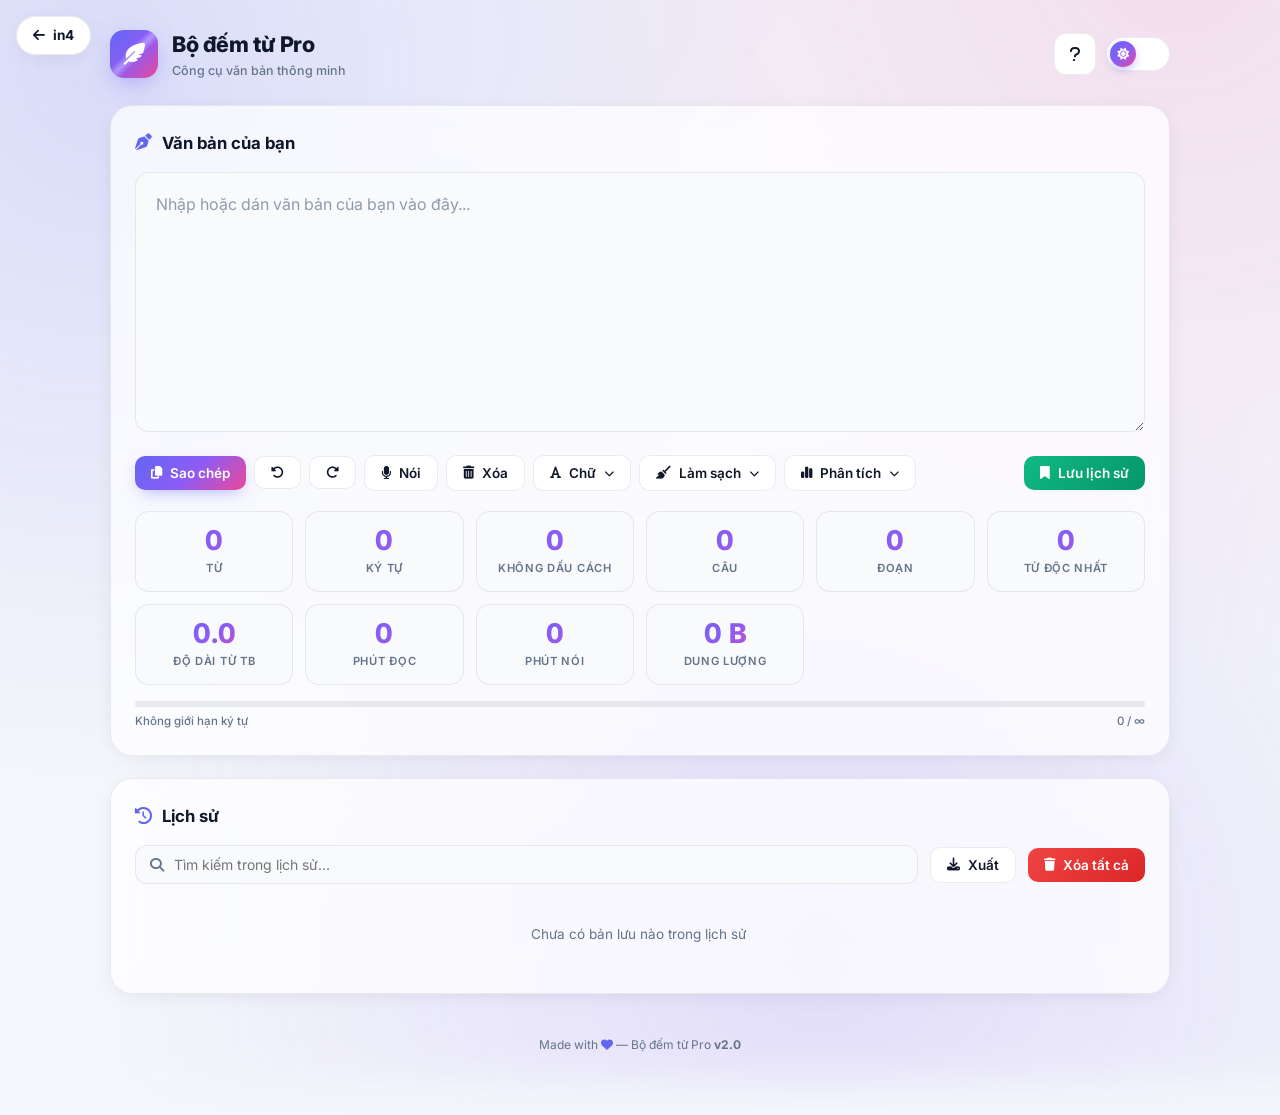
==== commit ccce549d: "refactor(nav): replace master hub button with back-to-in4 portfolio link" ====
--- a/index.html
+++ b/index.html
@@ -15,7 +15,7 @@
 <body>
 
 <!-- Back to Hub Navigation -->
-<a href="../index.html" class="hub-pill" title="Quay lại Master Hub"><i class="fas fa-arrow-left"></i> <span>Hub</span></a>
+<a href="../in4/index.html" class="hub-pill" title="Về trang cá nhân (in4)"><i class="fas fa-arrow-left"></i> <span>in4</span></a>
 
 <div class="container">
 
